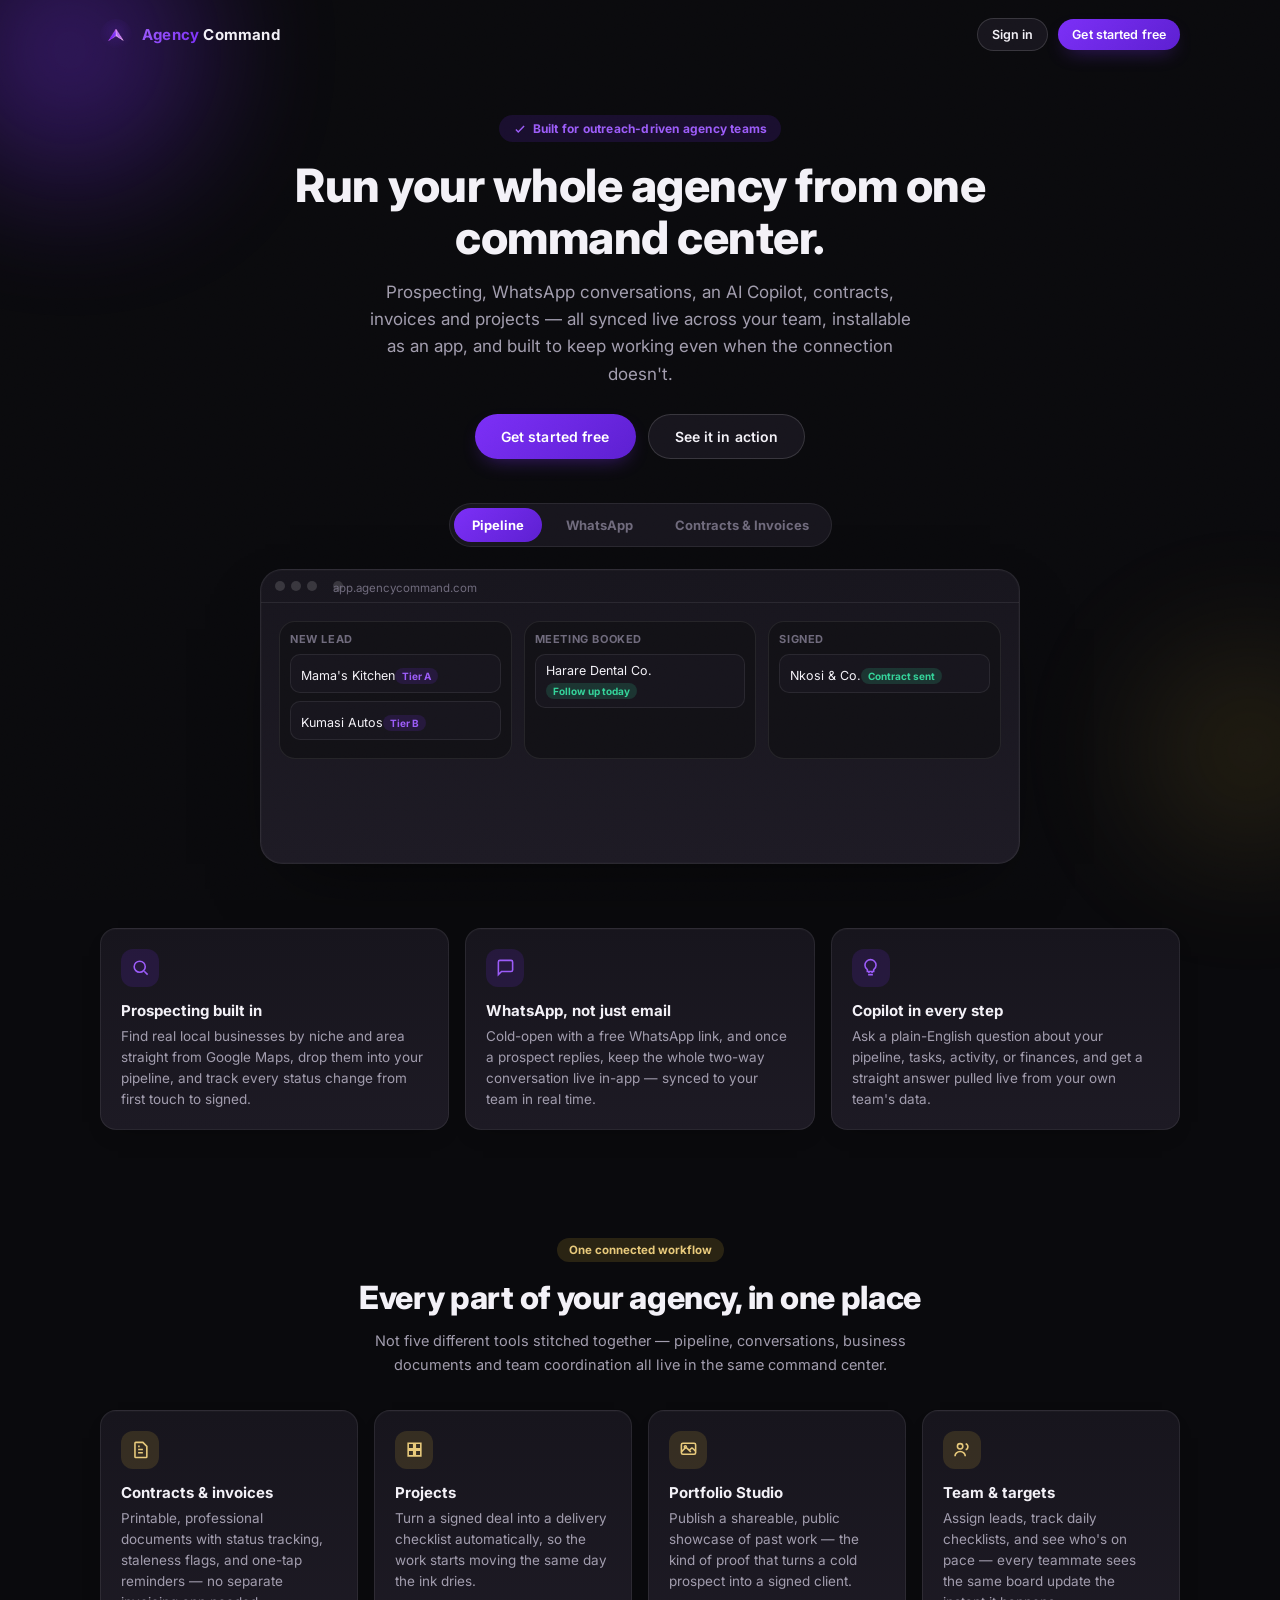
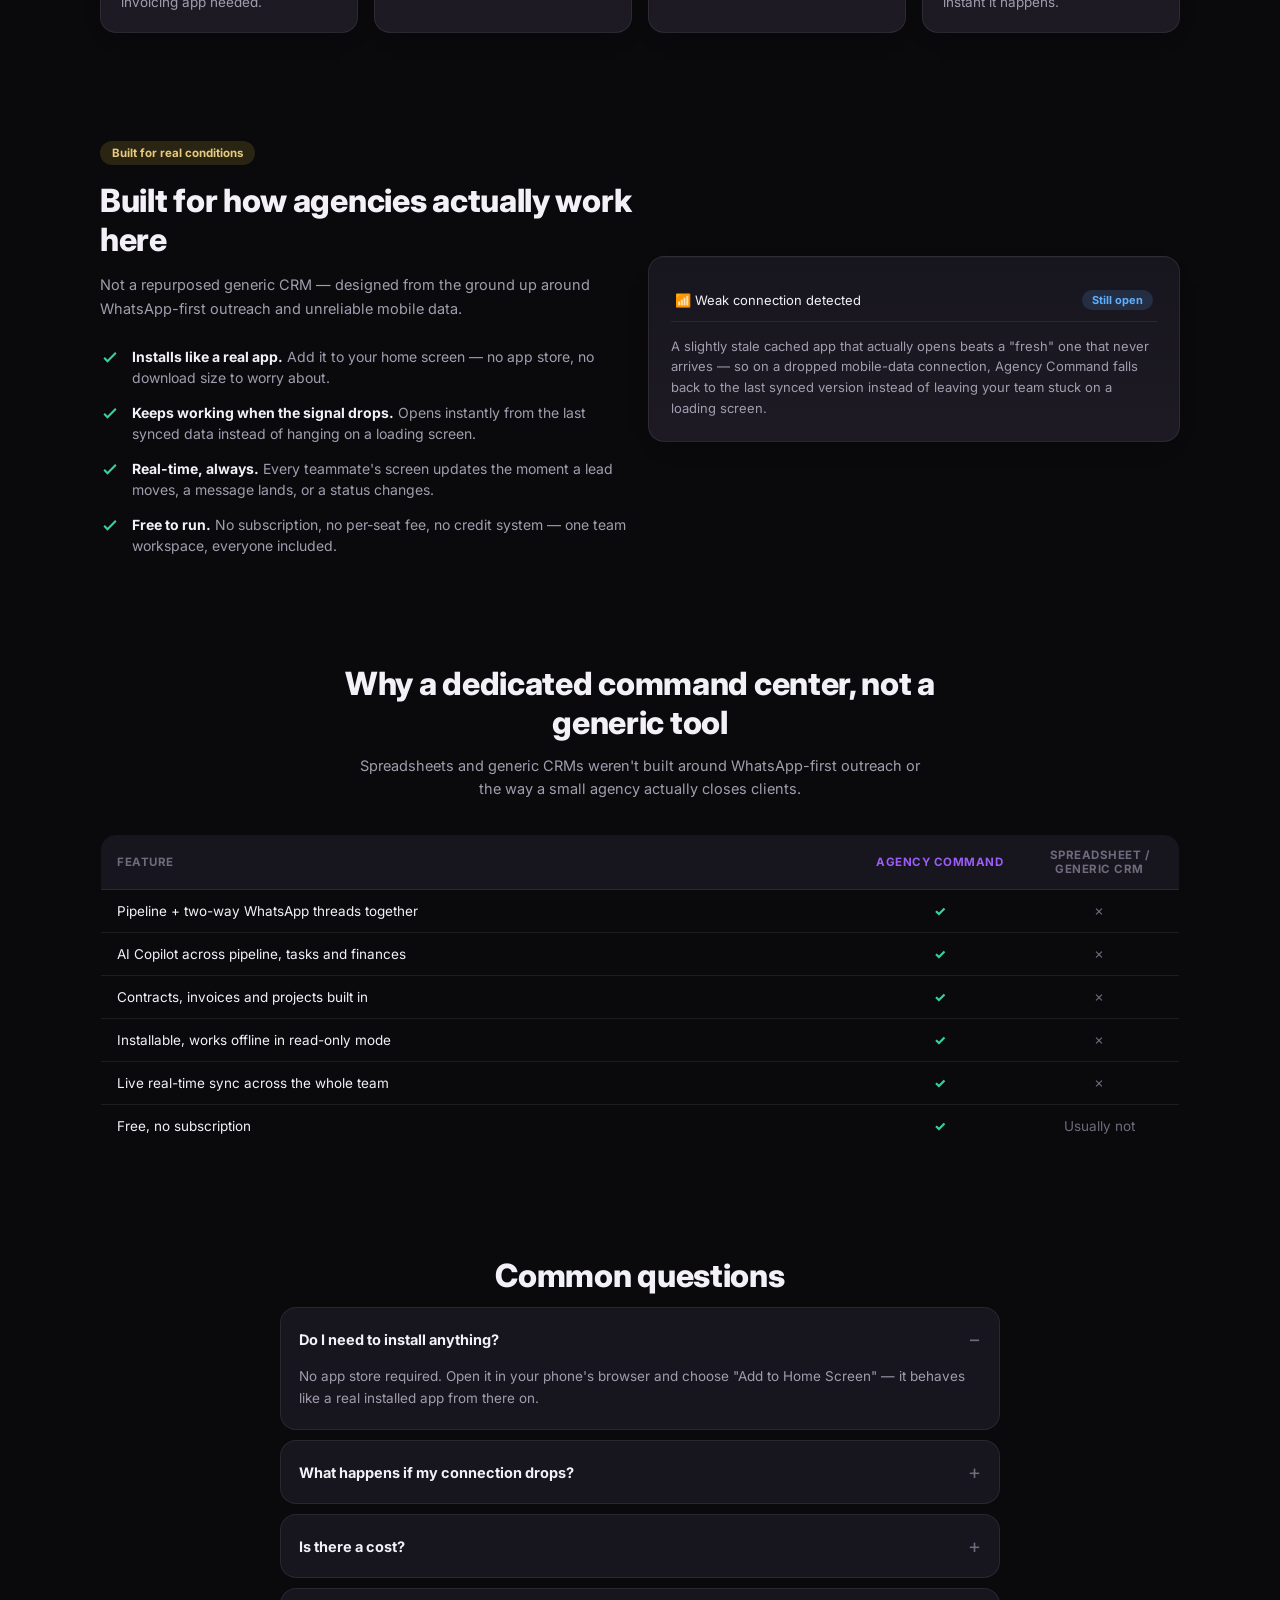
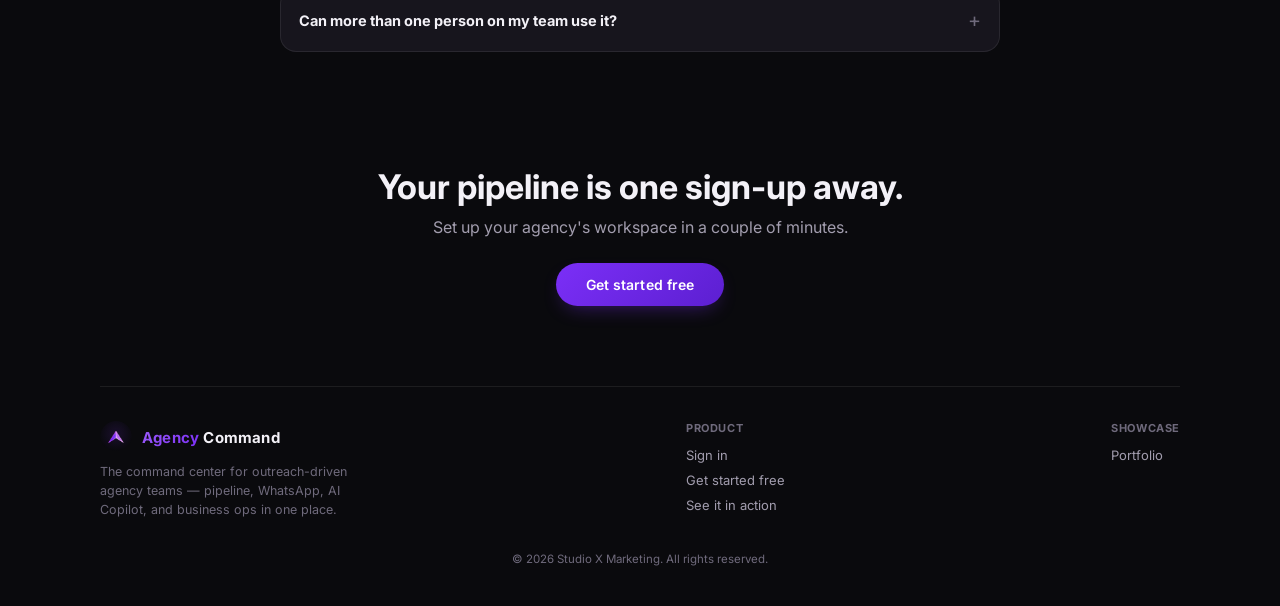
==== app/index.html @ a811d643 "Make the new landing page the homepage; move the real app to app.html Splits the single front door i" ====
<!doctype html>
<html lang="en">
<head>
<meta charset="UTF-8" />
<meta name="viewport" content="width=device-width, initial-scale=1, viewport-fit=cover" />
<title>Agency Command — the command center for outreach-driven agencies</title>
<meta name="description" content="Agency Command is the free, installable command center for agency teams: pipeline, WhatsApp conversations, AI Copilot, contracts, invoices and projects — all in one place." />

<!-- This is now the site's root page, so it's the URL every already-
     installed home-screen shortcut/bookmark still points at (they were
     saved before app.html existed, back when this same address WAS the
     app). Anyone opening it as an *installed* app (standalone display
     mode — i.e. it has no browser chrome, exactly what "Add to Home
     Screen" produces) obviously still wants the real app, not a sales
     pitch, so this bounces them straight to app.html before anything
     renders. A normal browser tab (someone just visiting the URL) is
     display-mode "browser", fails both checks below, and sees the
     marketing page underneath exactly as intended. Runs before the
     stylesheet/fonts even load so there's no flash of landing content
     first. iOS Safari's "Add to Home Screen" doesn't set display-mode
     via matchMedia, hence the separate navigator.standalone check. -->
<script>
  (function () {
    try {
      var isStandalone = window.matchMedia && window.matchMedia("(display-mode: standalone)").matches;
      var isIosStandalone = window.navigator && window.navigator.standalone === true;
      if (isStandalone || isIosStandalone) window.location.replace("app.html");
    } catch (e) {}
  })();
</script>

<link rel="icon" href="icons/favicon-32.png" />
<link rel="stylesheet" href="css/styles.css" />
<link rel="preconnect" href="https://fonts.googleapis.com" />
<link href="https://fonts.googleapis.com/css2?family=Inter:wght@400;500;600;700;800&display=swap" rel="stylesheet" />
<style>
  /* ==========================================================================
     Landing-page-only layout. Deliberately NOT using #app (that id is capped
     at --content-max/560px everywhere else in this codebase, for the phone-
     first internal app) — this page needs to breathe on desktop widths, so
     it gets its own full-width wrapper and its own responsive rules below,
     while still borrowing every color/shape token (--purple, --gold, .btn,
     .card, .icon-badge, pill radii, Inter) from the shared stylesheet so it
     reads as unmistakably the same product, not a bolted-on microsite. */
  .lp-wrap { position: relative; z-index: 1; max-width: 1120px; margin: 0 auto; padding: 0 20px; }
  .lp-nav { display: flex; align-items: center; justify-content: space-between; padding: 18px 0; }
  .lp-nav-actions { display: flex; align-items: center; gap: 10px; }
  .lp-nav-actions .btn { width: auto; }
  .lp-nav-actions a.btn { display: inline-flex; }

  .lp-eyebrow {
    display: inline-flex; align-items: center; gap: 6px; padding: 6px 14px;
    border-radius: 999px; background: var(--purple-dim); color: var(--purple-soft);
    font-size: 12px; font-weight: 700; letter-spacing: 0.2px; margin-bottom: 18px;
  }
  .lp-hero { text-align: center; padding: 46px 0 10px; }
  .lp-hero h1 { font-size: clamp(28px, 5vw, 46px); line-height: 1.12; font-weight: 800; letter-spacing: -0.5px; margin: 0 auto 16px; max-width: 780px; }
  .lp-hero p.lead { color: var(--text-dim); font-size: clamp(14.5px, 2vw, 17px); max-width: 560px; margin: 0 auto 26px; line-height: 1.6; }
  .lp-hero-ctas { display: flex; gap: 12px; justify-content: center; flex-wrap: wrap; margin-bottom: 44px; }
  .lp-hero-ctas .btn { width: auto; padding: 13px 26px; }

  /* "See it in action" tabbed device mockup ------------------------------- */
  .lp-tabs { display: flex; gap: 6px; background: var(--black-card); border: 1px solid var(--line); border-radius: 999px; padding: 4px; margin: 0 auto 22px; width: fit-content; }
  .lp-tab { padding: 9px 18px; border-radius: 999px; font-size: 13px; font-weight: 700; color: var(--text-faint); cursor: pointer; user-select: none; border: none; background: none; font-family: var(--font); }
  .lp-tab.active { background: linear-gradient(135deg, var(--purple), #5c1fd1); color: #fff; }
  .lp-device {
    max-width: 760px; margin: 0 auto; border-radius: var(--radius-lg);
    background: linear-gradient(180deg, var(--black-card), var(--black-card-2));
    border: 1px solid var(--line); box-shadow: 0 30px 70px -30px rgba(0,0,0,0.65), 0 0 0 1px rgba(255,255,255,0.02) inset;
    overflow: hidden; text-align: left;
  }
  .lp-device-bar { display: flex; align-items: center; gap: 6px; padding: 11px 14px; border-bottom: 1px solid var(--line); }
  .lp-device-bar span { width: 10px; height: 10px; border-radius: 50%; background: var(--line-strong); }
  .lp-device-bar .url { margin-left: 10px; font-size: 11.5px; color: var(--text-faint); }
  .lp-device-body { padding: 18px; min-height: 260px; }
  .lp-pane { display: none; }
  .lp-pane.active { display: block; animation: fadein 0.2s ease; }

  .lp-kanban { display: grid; grid-template-columns: repeat(3, 1fr); gap: 12px; }
  .lp-kcol { background: var(--black-raised); border: 1px solid var(--line); border-radius: var(--radius-md); padding: 10px; }
  .lp-kcol h4 { margin: 0 0 8px; font-size: 11px; text-transform: uppercase; letter-spacing: 0.6px; color: var(--text-faint); }
  .lp-kcard { background: var(--black-card); border: 1px solid var(--line); border-radius: 10px; padding: 8px 10px; font-size: 12.5px; margin-bottom: 8px; }
  .lp-kcard .pill { display: inline-block; margin-top: 5px; font-size: 10px; font-weight: 700; color: var(--success); background: var(--success-dim); padding: 2px 7px; border-radius: 999px; }

  .lp-chatline { display: flex; margin-bottom: 10px; }
  .lp-bubble { max-width: 74%; padding: 9px 13px; border-radius: 14px; font-size: 13px; line-height: 1.4; }
  .lp-chatline.in .lp-bubble { background: var(--black-raised); border: 1px solid var(--line); }
  .lp-chatline.out { justify-content: flex-end; }
  .lp-chatline.out .lp-bubble { background: linear-gradient(135deg, var(--purple), #5c1fd1); color: #fff; }

  .lp-docrow { display: flex; align-items: center; justify-content: space-between; padding: 11px 4px; border-bottom: 1px solid var(--line); font-size: 13px; }
  .lp-docrow:last-child { border-bottom: none; }
  .lp-docrow .status { font-size: 11px; font-weight: 700; padding: 3px 10px; border-radius: 999px; }
  .lp-docrow .status.sent { color: var(--info); background: var(--info-dim); }
  .lp-docrow .status.paid { color: var(--success); background: var(--success-dim); }
  .lp-docrow .status.overdue { color: var(--danger); background: var(--danger-dim); }

  /* feature grids ----------------------------------------------------------*/
  .lp-section { padding: 54px 0; }
  .lp-section h2 { text-align: center; font-size: clamp(22px, 3.4vw, 32px); font-weight: 800; letter-spacing: -0.3px; margin: 0 auto 12px; max-width: 640px; }
  .lp-section p.sub { text-align: center; color: var(--text-dim); max-width: 560px; margin: 0 auto 34px; font-size: 14.5px; line-height: 1.6; }
  .lp-grid-3 { display: grid; grid-template-columns: repeat(3, 1fr); gap: 16px; }
  .lp-grid-4 { display: grid; grid-template-columns: repeat(4, 1fr); gap: 16px; }
  .lp-grid-2 { display: grid; grid-template-columns: repeat(2, 1fr); gap: 16px; }
  .lp-feature-card { padding: 20px; }
  .lp-feature-card h3 { font-size: 15px; margin: 14px 0 6px; }
  .lp-feature-card p { font-size: 13.5px; color: var(--text-dim); line-height: 1.55; margin: 0; }

  .lp-badge-tag { display: inline-flex; align-items: center; gap: 6px; padding: 5px 12px; border-radius: 999px; background: var(--gold-dim); color: var(--gold-soft); font-size: 11.5px; font-weight: 700; margin: 0 auto 16px; width: fit-content; }
  .lp-center { display: flex; flex-direction: column; align-items: center; }

  /* checklist ---------------------------------------------------------------*/
  .lp-check-list { list-style: none; margin: 0; padding: 0; display: flex; flex-direction: column; gap: 14px; }
  .lp-check-list li { display: flex; align-items: flex-start; gap: 12px; font-size: 14px; color: var(--text-dim); line-height: 1.5; }
  .lp-check-list svg { flex: 0 0 auto; width: 20px; height: 20px; color: var(--success); margin-top: 1px; }
  .lp-check-list b { color: var(--text); }

  /* comparison table ---------------------------------------------------------*/
  .lp-compare { width: 100%; border-collapse: collapse; overflow: hidden; border-radius: var(--radius-md); border: 1px solid var(--line); }
  .lp-compare th, .lp-compare td { padding: 13px 16px; text-align: left; font-size: 13.5px; border-bottom: 1px solid var(--line); }
  .lp-compare th { background: var(--black-card); font-size: 11.5px; text-transform: uppercase; letter-spacing: 0.5px; color: var(--text-faint); }
  .lp-compare td:not(:first-child), .lp-compare th:not(:first-child) { text-align: center; width: 160px; }
  .lp-compare tr:last-child td { border-bottom: none; }
  .lp-compare .yes { color: var(--success); font-weight: 800; }
  .lp-compare .no { color: var(--text-faint); }
  .lp-compare th.hi { color: var(--purple-soft); }

  /* FAQ (native <details>, zero JS) -------------------------------------- */
  .lp-faq { max-width: 720px; margin: 0 auto; display: flex; flex-direction: column; gap: 10px; }
  .lp-faq details { background: var(--black-card); border: 1px solid var(--line); border-radius: var(--radius-md); padding: 4px 18px; }
  .lp-faq summary { cursor: pointer; padding: 15px 0; font-weight: 700; font-size: 14.5px; list-style: none; display: flex; justify-content: space-between; align-items: center; }
  .lp-faq summary::-webkit-details-marker { display: none; }
  .lp-faq summary::after { content: "+"; color: var(--text-faint); font-size: 20px; font-weight: 400; }
  .lp-faq details[open] summary::after { content: "\2212"; }
  .lp-faq p { margin: 0 0 16px; color: var(--text-dim); font-size: 13.5px; line-height: 1.6; }

  .lp-final-cta { text-align: center; padding: 60px 0; }
  .lp-final-cta h2 { font-size: clamp(22px, 3.6vw, 34px); margin: 0 0 10px; }
  .lp-final-cta p { color: var(--text-dim); margin: 0 0 26px; }

  .lp-footer { border-top: 1px solid var(--line); padding: 34px 0 40px; margin-top: 20px; }
  .lp-footer-grid { display: flex; justify-content: space-between; flex-wrap: wrap; gap: 28px; }
  .lp-footer-brand p { color: var(--text-faint); font-size: 12.5px; max-width: 260px; margin: 10px 0 0; line-height: 1.5; }
  .lp-footer-col h5 { font-size: 11px; text-transform: uppercase; letter-spacing: 0.6px; color: var(--text-faint); margin: 0 0 12px; }
  .lp-footer-col a { display: block; color: var(--text-dim); font-size: 13px; margin-bottom: 9px; }
  .lp-footer-col a:hover { color: var(--text); }
  .lp-footer-bottom { text-align: center; color: var(--text-faint); font-size: 11.5px; margin-top: 30px; }

  @media (max-width: 860px) {
    .lp-grid-3, .lp-grid-4, .lp-grid-2 { grid-template-columns: 1fr; }
    .lp-kanban { grid-template-columns: 1fr; }
    .lp-compare th:not(:first-child), .lp-compare td:not(:first-child) { width: auto; }
  }
</style>
</head>
<body>
  <div class="ambient-glow a"></div>
  <div class="ambient-glow b"></div>
  <div class="grain"></div>

  <div class="lp-wrap">

    <!-- ============ NAV ============ -->
    <nav class="lp-nav">
      <div class="brand">
        <div class="brand-mark"><img src="icons/mark.png" alt="" /></div>
        <div class="brand-name"><span class="text-purple-grad">Agency</span> Command</div>
      </div>
      <div class="lp-nav-actions">
        <a class="btn btn-ghost btn-sm" href="app.html">Sign in</a>
        <a class="btn btn-primary btn-sm" href="app.html">Get started free</a>
      </div>
    </nav>

    <!-- ============ HERO ============ -->
    <header class="lp-hero">
      <div class="lp-eyebrow">
        <svg width="14" height="14" viewBox="0 0 24 24" fill="none" stroke="currentColor" stroke-width="2.5"><path d="m5 13 4 4L19 7"/></svg>
        Built for outreach-driven agency teams
      </div>
      <h1>Run your whole agency from one command center.</h1>
      <p class="lead">Prospecting, WhatsApp conversations, an AI Copilot, contracts, invoices and projects — all synced live across your team, installable as an app, and built to keep working even when the connection doesn't.</p>
      <div class="lp-hero-ctas">
        <a class="btn btn-primary" href="app.html">Get started free</a>
        <a class="btn btn-ghost" href="#see-it">See it in action</a>
      </div>

      <div id="see-it">
        <div class="lp-tabs" role="tablist">
          <button class="lp-tab active" data-pane="pipeline">Pipeline</button>
          <button class="lp-tab" data-pane="whatsapp">WhatsApp</button>
          <button class="lp-tab" data-pane="business">Contracts &amp; Invoices</button>
        </div>
        <div class="lp-device">
          <div class="lp-device-bar">
            <span></span><span></span><span></span>
            <span class="url">app.agencycommand.com</span>
          </div>
          <div class="lp-device-body">
            <div class="lp-pane active" data-pane="pipeline">
              <div class="lp-kanban">
                <div class="lp-kcol"><h4>New Lead</h4>
                  <div class="lp-kcard">Mama's Kitchen<span class="pill" style="color:var(--purple-soft);background:var(--purple-dim);">Tier A</span></div>
                  <div class="lp-kcard">Kumasi Autos<span class="pill" style="color:var(--purple-soft);background:var(--purple-dim);">Tier B</span></div>
                </div>
                <div class="lp-kcol"><h4>Meeting Booked</h4>
                  <div class="lp-kcard">Harare Dental Co.<span class="pill">Follow up today</span></div>
                </div>
                <div class="lp-kcol"><h4>Signed</h4>
                  <div class="lp-kcard">Nkosi &amp; Co.<span class="pill">Contract sent</span></div>
                </div>
              </div>
            </div>
            <div class="lp-pane" data-pane="whatsapp">
              <div class="lp-chatline in"><div class="lp-bubble">Hi, saw your message — what packages do you offer?</div></div>
              <div class="lp-chatline out"><div class="lp-bubble">We do a starter site + social package from $250, happy to send details 🙂</div></div>
              <div class="lp-chatline in"><div class="lp-bubble">Sounds great, send it over</div></div>
              <div class="lp-chatline out"><div class="lp-bubble">Sending the proposal now — check your inbox in a sec.</div></div>
            </div>
            <div class="lp-pane" data-pane="business">
              <div class="lp-docrow"><span>Contract — Nkosi &amp; Co.</span><span class="status sent">Sent</span></div>
              <div class="lp-docrow"><span>Invoice #0042 — Adjei Web Studio</span><span class="status paid">Paid</span></div>
              <div class="lp-docrow"><span>Invoice #0043 — Okafor Digital</span><span class="status overdue">Overdue</span></div>
              <div class="lp-docrow"><span>Project — Harare Dental Co.</span><span class="status sent">In Progress</span></div>
            </div>
          </div>
        </div>
      </div>
    </header>

    <!-- ============ FEATURE TRIO ============ -->
    <section class="lp-section">
      <div class="lp-grid-3">
        <div class="card lp-feature-card">
          <div class="icon-badge"><svg viewBox="0 0 24 24" fill="none" stroke="currentColor" stroke-width="2"><circle cx="11" cy="11" r="7"/><path d="m21 21-4.3-4.3"/></svg></div>
          <h3>Prospecting built in</h3>
          <p>Find real local businesses by niche and area straight from Google Maps, drop them into your pipeline, and track every status change from first touch to signed.</p>
        </div>
        <div class="card lp-feature-card">
          <div class="icon-badge"><svg viewBox="0 0 24 24" fill="none" stroke="currentColor" stroke-width="2"><path d="M21 15a2 2 0 0 1-2 2H7l-4 4V5a2 2 0 0 1 2-2h14a2 2 0 0 1 2 2z"/></svg></div>
          <h3>WhatsApp, not just email</h3>
          <p>Cold-open with a free WhatsApp link, and once a prospect replies, keep the whole two-way conversation live in-app — synced to your team in real time.</p>
        </div>
        <div class="card lp-feature-card">
          <div class="icon-badge"><svg viewBox="0 0 24 24" fill="none" stroke="currentColor" stroke-width="2"><path d="M12 2a7 7 0 0 0-7 7c0 2.4 1.2 4.5 3 5.7V17h8v-2.3c1.8-1.2 3-3.3 3-5.7a7 7 0 0 0-7-7Z"/><path d="M9 21h6M10 17v2M14 17v2"/></svg></div>
          <h3>Copilot in every step</h3>
          <p>Ask a plain-English question about your pipeline, tasks, activity, or finances, and get a straight answer pulled live from your own team's data.</p>
        </div>
      </div>
    </section>

    <!-- ============ CONNECTED FEATURES ============ -->
    <section class="lp-section">
      <div class="lp-center"><span class="lp-badge-tag">One connected workflow</span></div>
      <h2>Every part of your agency, in one place</h2>
      <p class="sub">Not five different tools stitched together — pipeline, conversations, business documents and team coordination all live in the same command center.</p>
      <div class="lp-grid-4">
        <div class="card lp-feature-card">
          <div class="icon-badge gold"><svg viewBox="0 0 24 24" fill="none" stroke="currentColor" stroke-width="2"><path d="M6 3h9l5 5v13a1 1 0 0 1-1 1H6a1 1 0 0 1-1-1V4a1 1 0 0 1 1-1Z"/><path d="M9 12h6M9 16h6M9 8h2"/></svg></div>
          <h3>Contracts &amp; invoices</h3>
          <p>Printable, professional documents with status tracking, staleness flags, and one-tap reminders — no separate invoicing app needed.</p>
        </div>
        <div class="card lp-feature-card">
          <div class="icon-badge gold"><svg viewBox="0 0 24 24" fill="none" stroke="currentColor" stroke-width="2"><path d="M4 4h7v7H4zM13 4h7v7h-7zM4 13h7v7H4zM13 13h7v7h-7z"/></svg></div>
          <h3>Projects</h3>
          <p>Turn a signed deal into a delivery checklist automatically, so the work starts moving the same day the ink dries.</p>
        </div>
        <div class="card lp-feature-card">
          <div class="icon-badge gold"><svg viewBox="0 0 24 24" fill="none" stroke="currentColor" stroke-width="2"><rect x="3" y="4" width="18" height="14" rx="2"/><path d="m3 15 4.5-4.5a2 2 0 0 1 2.8 0L15 15M13 13l2-2a2 2 0 0 1 2.8 0L21 14"/><circle cx="8" cy="8.5" r="1.3"/></svg></div>
          <h3>Portfolio Studio</h3>
          <p>Publish a shareable, public showcase of past work — the kind of proof that turns a cold prospect into a signed client.</p>
        </div>
        <div class="card lp-feature-card">
          <div class="icon-badge gold"><svg viewBox="0 0 24 24" fill="none" stroke="currentColor" stroke-width="2"><circle cx="9" cy="8" r="3.4"/><path d="M2.5 20.5c0-3.3 2.9-6 6.5-6s6.5 2.7 6.5 6"/><path d="M16 4.6c1.6.5 2.8 2 2.8 3.8s-1.2 3.3-2.8 3.8"/></svg></div>
          <h3>Team &amp; targets</h3>
          <p>Assign leads, track daily checklists, and see who's on pace — every teammate sees the same board update the instant it happens.</p>
        </div>
      </div>
    </section>

    <!-- ============ BUILT FOR HOW AGENCIES WORK ============ -->
    <section class="lp-section">
      <div class="lp-grid-2" style="align-items:center;">
        <div>
          <span class="lp-badge-tag">Built for real conditions</span>
          <h2 style="text-align:left;margin:0 0 14px;">Built for how agencies actually work here</h2>
          <p class="sub" style="text-align:left;margin:0 0 26px;">Not a repurposed generic CRM — designed from the ground up around WhatsApp-first outreach and unreliable mobile data.</p>
          <ul class="lp-check-list">
            <li>
              <svg viewBox="0 0 24 24" fill="none" stroke="currentColor" stroke-width="2.5"><path d="m5 13 4 4L19 7"/></svg>
              <span><b>Installs like a real app.</b> Add it to your home screen — no app store, no download size to worry about.</span>
            </li>
            <li>
              <svg viewBox="0 0 24 24" fill="none" stroke="currentColor" stroke-width="2.5"><path d="m5 13 4 4L19 7"/></svg>
              <span><b>Keeps working when the signal drops.</b> Opens instantly from the last synced data instead of hanging on a loading screen.</span>
            </li>
            <li>
              <svg viewBox="0 0 24 24" fill="none" stroke="currentColor" stroke-width="2.5"><path d="m5 13 4 4L19 7"/></svg>
              <span><b>Real-time, always.</b> Every teammate's screen updates the moment a lead moves, a message lands, or a status changes.</span>
            </li>
            <li>
              <svg viewBox="0 0 24 24" fill="none" stroke="currentColor" stroke-width="2.5"><path d="m5 13 4 4L19 7"/></svg>
              <span><b>Free to run.</b> No subscription, no per-seat fee, no credit system — one team workspace, everyone included.</span>
            </li>
          </ul>
        </div>
        <div class="card" style="padding:22px;">
          <div class="lp-docrow" style="border-color:var(--line);"><span>📶 Weak connection detected</span><span class="status sent">Still open</span></div>
          <p style="font-size:13px;color:var(--text-dim);line-height:1.6;margin:14px 0 0;">A slightly stale cached app that actually opens beats a "fresh" one that never arrives — so on a dropped mobile-data connection, Agency Command falls back to the last synced version instead of leaving your team stuck on a loading screen.</p>
        </div>
      </div>
    </section>

    <!-- ============ COMPARISON ============ -->
    <section class="lp-section">
      <h2>Why a dedicated command center, not a generic tool</h2>
      <p class="sub">Spreadsheets and generic CRMs weren't built around WhatsApp-first outreach or the way a small agency actually closes clients.</p>
      <table class="lp-compare">
        <thead><tr><th>Feature</th><th class="hi">Agency Command</th><th>Spreadsheet / generic CRM</th></tr></thead>
        <tbody>
          <tr><td>Pipeline + two-way WhatsApp threads together</td><td class="yes">✓</td><td class="no">✗</td></tr>
          <tr><td>AI Copilot across pipeline, tasks and finances</td><td class="yes">✓</td><td class="no">✗</td></tr>
          <tr><td>Contracts, invoices and projects built in</td><td class="yes">✓</td><td class="no">✗</td></tr>
          <tr><td>Installable, works offline in read-only mode</td><td class="yes">✓</td><td class="no">✗</td></tr>
          <tr><td>Live real-time sync across the whole team</td><td class="yes">✓</td><td class="no">✗</td></tr>
          <tr><td>Free, no subscription</td><td class="yes">✓</td><td class="no">Usually not</td></tr>
        </tbody>
      </table>
    </section>

    <!-- ============ FAQ ============ -->
    <section class="lp-section">
      <h2>Common questions</h2>
      <div class="lp-faq">
        <details open>
          <summary>Do I need to install anything?</summary>
          <p>No app store required. Open it in your phone's browser and choose "Add to Home Screen" — it behaves like a real installed app from there on.</p>
        </details>
        <details>
          <summary>What happens if my connection drops?</summary>
          <p>The app opens instantly from the last data it synced, clearly marked as "last synced," so you're never stuck staring at a loading screen — live data resumes the moment you're back online.</p>
        </details>
        <details>
          <summary>Is there a cost?</summary>
          <p>Agency Command itself is free to run for your team. A couple of optional add-ons (like WhatsApp messaging through Twilio) have their own small usage-based costs from that provider, entirely separate from this app.</p>
        </details>
        <details>
          <summary>Can more than one person on my team use it?</summary>
          <p>Yes — create your agency's workspace once, then invite teammates with a simple invite code. Everyone sees the same pipeline, conversations and documents update live.</p>
        </details>
      </div>
    </section>

    <!-- ============ FINAL CTA ============ -->
    <section class="lp-final-cta">
      <h2>Your pipeline is one sign-up away.</h2>
      <p>Set up your agency's workspace in a couple of minutes.</p>
      <a class="btn btn-primary" href="app.html" style="width:auto;padding:13px 30px;">Get started free</a>
    </section>

    <!-- ============ FOOTER ============ -->
    <footer class="lp-footer">
      <div class="lp-footer-grid">
        <div class="lp-footer-brand">
          <div class="brand">
            <div class="brand-mark"><img src="icons/mark.png" alt="" /></div>
            <div class="brand-name"><span class="text-purple-grad">Agency</span> Command</div>
          </div>
          <p>The command center for outreach-driven agency teams — pipeline, WhatsApp, AI Copilot, and business ops in one place.</p>
        </div>
        <div class="lp-footer-col">
          <h5>Product</h5>
          <a href="app.html">Sign in</a>
          <a href="app.html">Get started free</a>
          <a href="#see-it">See it in action</a>
        </div>
        <div class="lp-footer-col">
          <h5>Showcase</h5>
          <a href="portfolio.html">Portfolio</a>
        </div>
      </div>
      <div class="lp-footer-bottom">© 2026 Studio X Marketing. All rights reserved.</div>
    </footer>
  </div>

  <script>
    // Pure presentational tab switcher for the hero device mockup — no
    // dependency on the app's real JS modules, since this page must load
    // and work standalone for a visitor who has never signed in.
    document.querySelectorAll(".lp-tab").forEach((tab) => {
      tab.addEventListener("click", () => {
        const key = tab.dataset.pane;
        document.querySelectorAll(".lp-tab").forEach((t) => t.classList.toggle("active", t === tab));
        document.querySelectorAll(".lp-pane").forEach((p) => p.classList.toggle("active", p.dataset.pane === key));
      });
    });
  </script>
</body>
</html>
---- app/css/styles.css ----
/* ===========================================================================
   AGENCY COMMAND — design system
   Crushed black, violet glow, gold accents. Mobile-first, cinematic,
   scales up responsively on tablet/desktop widths.
   =========================================================================== */

:root {
  --black: #0a0a0d;
  --black-raised: #121116;
  --black-card: #17151d;
  --black-card-2: #1d1a24;
  --line: rgba(255, 255, 255, 0.08);
  --line-strong: rgba(255, 255, 255, 0.14);

  --purple: #7b2ff7;
  --purple-soft: #9c5cf9;
  --purple-glow: rgba(123, 47, 247, 0.45);
  --purple-dim: rgba(123, 47, 247, 0.14);

  --gold: #d4af37;
  --gold-soft: #e8ca7c;
  --gold-dim: rgba(212, 175, 55, 0.16);

  --text: #f3f1f7;
  --text-dim: #a29dae;
  --text-faint: #6f6a7c;

  --danger: #ff5c6c;
  --danger-dim: rgba(255, 92, 108, 0.16);
  --success: #34d399;
  --success-dim: rgba(52, 211, 153, 0.16);
  --warn: #f2b84b;
  --warn-dim: rgba(242, 184, 75, 0.16);
  --info: #5fb0ff;
  --info-dim: rgba(95, 176, 255, 0.16);

  /* Bumped from 10px — the reference UI (Biiblo) reads noticeably softer/
     rounder everywhere (inputs, small cards, nav rows) than our old value.
     This is a single-variable nudge that cascades to every component below
     that already keys off --radius-sm, instead of hand-editing each one. */
  --radius-sm: 12px;
  --radius-md: 16px;
  --radius-lg: 22px;
  --nav-h: 64px;
  --topbar-h: 58px;
  --safe-bottom: env(safe-area-inset-bottom, 0px);
  --safe-top: env(safe-area-inset-top, 0px);
  --content-max: 560px;

  /* Inter first (not the system font) so every device renders the same
     clean, geometric SaaS-dashboard look Biiblo uses, instead of whatever
     each OS's default UI font happens to be. */
  --font: "Inter", -apple-system, BlinkMacSystemFont, "Segoe UI", Roboto, sans-serif;
}

/* ---- light mode -----------------------------------------------------------
   Toggled by setting data-theme="light" on <html> (see js/theme.js). Every
   virtually-black surface flips to an off-white one and text flips dark —
   but --purple/--gold/--danger/--success/--warn/--info (the brand + status
   colors themselves) are deliberately left untouched, so the app reads as
   the same product in a different lighting, not a different palette. The
   *-dim tints are also left as-is: they're already translucent overlays,
   so the same rgba values read as soft tints on white just as they did as
   soft tints on black. */
:root[data-theme="light"] {
  --black: #f4f3f7;
  --black-raised: #ffffff;
  --black-card: #ffffff;
  --black-card-2: #f1eef8;
  --line: rgba(23, 21, 33, 0.08);
  --line-strong: rgba(23, 21, 33, 0.15);

  --text: #17151d;
  --text-dim: #55506a;
  --text-faint: #857f92;
}
/* A few surfaces use a hardcoded near-black translucent rgba() (for a
   frosted-glass blur effect) instead of the --black-* variables above, so
   they need their own light-mode override rather than inheriting one. */
:root[data-theme="light"] .topbar,
:root[data-theme="light"] .bottom-nav,
:root[data-theme="light"] .bulk-action-bar,
:root[data-theme="light"] .review-footer-bar {
  background: rgba(255, 255, 255, 0.88);
}
/* The ambient purple/gold glows and film-grain texture were tuned to sit
   quietly behind a near-black page — at the same strength on white they'd
   read as a visible colored wash instead of ambience, so they're dialed
   back rather than removed outright. */
:root[data-theme="light"] .grain { opacity: 0.02; }
:root[data-theme="light"] .ambient-glow.a { opacity: 0.14; }
:root[data-theme="light"] .ambient-glow.b { opacity: 0.07; }
:root[data-theme="light"] .spinner { border-color: rgba(23, 21, 33, 0.12); border-top-color: var(--gold); }

* { box-sizing: border-box; }
html, body { height: 100%; }

body {
  margin: 0;
  background: var(--black);
  color: var(--text);
  font-family: var(--font);
  -webkit-font-smoothing: antialiased;
  overflow-x: hidden;
}

#app {
  position: relative;
  min-height: 100vh;
  max-width: var(--content-max);
  margin: 0 auto;
  background: var(--black);
  isolation: isolate;
  transition: max-width 0.15s ease;
}

/* film grain overlay -------------------------------------------------- */
.grain {
  pointer-events: none;
  position: fixed;
  inset: 0;
  z-index: 9999;
  opacity: 0.05;
  mix-blend-mode: overlay;
  background-image: url("data:image/svg+xml;utf8,<svg xmlns='http://www.w3.org/2000/svg' width='120' height='120'><filter id='n'><feTurbulence type='fractalNoise' baseFrequency='0.9' numOctaves='2' stitchTiles='stitch'/></filter><rect width='100%25' height='100%25' filter='url(%23n)'/></svg>");
}

/* ambient glows --------------------------------------------------------*/
.ambient-glow {
  pointer-events: none;
  position: fixed;
  z-index: 0;
  border-radius: 50%;
  filter: blur(70px);
  opacity: 0.35;
}
.ambient-glow.a { top: -80px; left: -60px; width: 260px; height: 260px; background: var(--purple); }
.ambient-glow.b { bottom: 40px; right: -80px; width: 220px; height: 220px; background: var(--gold); opacity: 0.12; }

a { color: inherit; text-decoration: none; }
button { font-family: inherit; }

/* ---- top bar ----------------------------------------------------------*/
.topbar {
  position: sticky;
  top: 0;
  z-index: 30;
  display: flex;
  align-items: center;
  justify-content: space-between;
  height: calc(var(--topbar-h) + var(--safe-top));
  padding: var(--safe-top) 16px 0;
  background: rgba(10, 10, 13, 0.86);
  backdrop-filter: blur(14px);
  border-bottom: 1px solid var(--line);
}
.brand { display: flex; align-items: center; gap: 10px; }
.brand-mark {
  width: 32px; height: 32px; min-width: 32px; border-radius: 50%;
  display: flex; align-items: center; justify-content: center;
  background: radial-gradient(circle at 50% 40%, var(--purple-dim), transparent 70%);
  overflow: hidden;
}
.brand-mark img { width: 22px !important; height: 22px !important; max-width: 22px; object-fit: contain; }
.brand-name { font-weight: 700; font-size: 15px; letter-spacing: 0.2px; }
.brand-name small { display: block; font-weight: 500; font-size: 10px; color: var(--text-faint); letter-spacing: 1.5px; text-transform: uppercase; margin-top: 1px; }
.text-purple-grad {
  background: linear-gradient(135deg, var(--purple-soft), var(--purple));
  -webkit-background-clip: text; background-clip: text; color: transparent;
}

.topbar-actions { display: flex; align-items: center; gap: 10px; }
.icon-btn {
  width: 36px; height: 36px; border-radius: 50%;
  display: flex; align-items: center; justify-content: center;
  background: var(--black-card); border: 1px solid var(--line);
  color: var(--text-dim); position: relative; cursor: pointer;
}
.icon-btn:active { transform: scale(0.94); }

/* The theme-toggle icon-btn holds both a moon and a sun glyph and shows
   only the one matching what tapping it will switch you INTO — sun (go
   light) while in dark mode, moon (go dark) while in light mode. */
#btn-theme .icon-sun { display: none; }
:root[data-theme="light"] #btn-theme .icon-moon { display: none; }
:root[data-theme="light"] #btn-theme .icon-sun { display: block; }

/* Biiblo-style icon treatment — a rounded-square tinted badge behind an
   icon, instead of our older plain circular .icon-btn. Not retrofitted
   everywhere (that'd be a much bigger visual pass), but available for new
   feature/section markup that wants that "SaaS card" icon look. */
.icon-badge {
  width: 38px; height: 38px; border-radius: 12px; flex: 0 0 auto;
  display: flex; align-items: center; justify-content: center;
  background: var(--purple-dim); color: var(--purple-soft);
}
.icon-badge svg { width: 19px; height: 19px; }
.icon-badge.gold { background: var(--gold-dim); color: var(--gold-soft); }
.badge-dot {
  position: absolute; top: -3px; right: -3px;
  min-width: 16px; height: 16px; border-radius: 8px;
  background: var(--danger); color: white; font-size: 9px; font-weight: 700;
  display: flex; align-items: center; justify-content: center; padding: 0 3px;
  border: 2px solid var(--black);
}

/* ---- app layout / sidebar ------------------------------------------------
   Phone widths: .app-sidebar stays hidden and .app-main-col behaves exactly
   like the old single-column shell (topbar + bottom nav). Past the desktop
   breakpoint below, a persistent left rail takes over navigation and the
   bottom nav/FAB step aside — same views, same data, wider chrome. -------*/
.app-layout { display: block; }
.app-main-col { min-width: 0; }
.app-sidebar { display: none; }

.sidebar-brand { display: flex; align-items: center; gap: 10px; padding: 18px 16px 16px; }
.sidebar-scroll { flex: 1; overflow-y: auto; padding: 4px 10px 10px; }
.sidebar-group-label {
  font-size: 10.5px; font-weight: 800; letter-spacing: 1.2px; text-transform: uppercase;
  color: var(--text-faint); margin: 16px 10px 6px;
}
.sidebar-group-label:first-child { margin-top: 4px; }
.sidebar-link {
  width: 100%; display: flex; align-items: center; gap: 11px;
  background: none; border: none; border-radius: var(--radius-sm);
  color: var(--text-dim); font-family: var(--font); font-weight: 600; font-size: 13.5px;
  padding: 9px 10px; margin-bottom: 2px; cursor: pointer; text-align: left;
  transition: background 0.15s ease, color 0.15s ease;
}
.sidebar-link svg { width: 18px; height: 18px; flex: 0 0 auto; opacity: 0.85; }
.sidebar-link:hover { background: rgba(255,255,255,0.04); color: var(--text); }
/* Reference nav highlights the active item as a solid filled pill (not a
   soft tint) — same idea here, just in our purple instead of their green,
   per "keep the colours" instructions. */
.sidebar-link.active { background: linear-gradient(135deg, var(--purple), #5c1fd1); color: #fff; box-shadow: 0 6px 16px -8px var(--purple-glow); }
.sidebar-link.active svg { opacity: 1; filter: none; }

.sidebar-foot {
  display: flex; align-items: center; gap: 10px; width: 100%;
  background: none; border: none; border-top: 1px solid var(--line);
  padding: 12px 16px; cursor: pointer; text-align: left; color: var(--text);
}
.sidebar-foot:hover { background: rgba(255,255,255,0.03); }
.sidebar-foot-text { min-width: 0; flex: 1; }
.sidebar-foot-name { font-size: 13px; font-weight: 700; overflow: hidden; text-overflow: ellipsis; white-space: nowrap; }
.sidebar-foot-role { font-size: 11px; color: var(--text-faint); text-transform: capitalize; }

@media (min-width: 960px) {
  :root { --sidebar-w: 246px; }
  #app { max-width: none; }
  .app-layout { display: flex; align-items: stretch; min-height: 100vh; }
  .app-sidebar {
    display: flex; flex-direction: column; width: var(--sidebar-w); flex: 0 0 var(--sidebar-w);
    position: sticky; top: 0; height: 100vh;
    background: linear-gradient(180deg, var(--black-raised), var(--black));
    border-right: 1px solid var(--line);
  }
  .app-main-col { flex: 1; min-width: 0; max-width: calc(100% - var(--sidebar-w)); }

  /* the sidebar now owns the brand + primary nav, so the topbar narrows
     down to just page-level actions (due today, quick menu). */
  .app-main-col .topbar .brand { display: none; }
  .app-main-col .topbar { justify-content: flex-end; padding-left: 22px; padding-right: 22px; }
  .app-main-col .bottom-nav { display: none; }
  .app-main-col main { padding-bottom: 30px; }
  .app-main-col .fab { bottom: 24px; max-width: none; }
}

/* ---- content area ------------------------------------------------------*/
main {
  position: relative;
  z-index: 1;
  padding: 14px 14px calc(var(--nav-h) + var(--safe-bottom) + 24px);
  min-height: 100vh;
}
.view { display: none; animation: fadein 0.18s ease; }
.view.active { display: block; }
@keyframes fadein { from { opacity: 0; transform: translateY(4px);} to { opacity: 1; transform: translateY(0);} }

.section-title {
  font-size: 12px; font-weight: 700; letter-spacing: 1.2px; text-transform: uppercase;
  color: var(--text-faint); margin: 22px 2px 10px;
}
.section-title:first-child { margin-top: 4px; }
.page-title {
  font-size: 22px; font-weight: 800; margin: 4px 2px 14px; letter-spacing: -0.2px;
}
.page-title .accent { color: var(--gold); }

/* ---- bottom nav ---------------------------------------------------------*/
.bottom-nav {
  position: fixed; left: 0; right: 0; bottom: 0; z-index: 40;
  max-width: var(--content-max); margin: 0 auto;
  height: calc(var(--nav-h) + var(--safe-bottom));
  padding-bottom: var(--safe-bottom);
  background: rgba(15, 14, 18, 0.92);
  backdrop-filter: blur(16px);
  border-top: 1px solid var(--line);
  display: flex;
}
.nav-btn {
  flex: 1; display: flex; flex-direction: column; align-items: center; justify-content: center;
  gap: 3px; background: none; border: none; color: var(--text-faint);
  font-size: 10px; font-weight: 600; letter-spacing: 0.2px; cursor: pointer;
}
.nav-btn svg { width: 21px; height: 21px; }
.nav-btn.active { color: var(--gold-soft); }
.nav-btn.active svg { filter: drop-shadow(0 0 6px var(--purple-glow)); }

/* ---- cards / surfaces ----------------------------------------------------*/
.card {
  background: linear-gradient(180deg, var(--black-card), var(--black-card-2));
  border: 1px solid var(--line);
  border-radius: var(--radius-md);
  padding: 16px;
  box-shadow: 0 1px 0 rgba(255,255,255,0.02) inset, 0 10px 24px -18px rgba(0,0,0,0.6);
}
.glow-card { box-shadow: 0 10px 30px -14px var(--purple-glow); }

.stat-grid { display: grid; grid-template-columns: repeat(2, 1fr); gap: 10px; }
.stat-grid.cols-3 { grid-template-columns: repeat(3, 1fr); }
.stat-card {
  background: var(--black-card); border: 1px solid var(--line); border-radius: var(--radius-md);
  padding: 13px 14px;
}
.stat-card .num { font-size: 22px; font-weight: 800; letter-spacing: -0.3px; }
.stat-card .label { font-size: 11px; color: var(--text-faint); margin-top: 3px; font-weight: 600; }
.stat-card.accent .num { color: var(--gold-soft); }
.stat-card.purple .num { color: var(--purple-soft); }

/* ---- buttons ------------------------------------------------------------
   Reference UI (Biiblo) uses fully pill-shaped buttons — rounded ends,
   medium (not black) weight, small hover lift — instead of our old
   10px-radius, heavy-weight rectangles. Shape/weight/motion changed here;
   every variant keeps its existing colour exactly as-is. */
.btn {
  display: inline-flex; align-items: center; justify-content: center; gap: 7px;
  border-radius: 999px; border: none; padding: 12px 20px;
  font-weight: 600; font-size: 14px; letter-spacing: 0.1px; cursor: pointer; width: 100%;
  transition: filter 0.15s ease, transform 0.1s ease, opacity 0.15s ease;
}
.btn:hover { filter: brightness(1.08); }
.btn:active { transform: scale(0.98); }
.btn-primary { background: linear-gradient(135deg, var(--purple), #5c1fd1); color: white; box-shadow: 0 8px 20px -8px var(--purple-glow); }
.btn-gold { background: linear-gradient(135deg, var(--gold-soft), var(--gold)); color: #1a1405; }
.btn-ghost { background: var(--black-card); color: var(--text); border: 1px solid var(--line-strong); }
.btn-ghost:hover { background: var(--black-card-2); filter: none; }
.btn-danger { background: var(--danger-dim); color: var(--danger); border: 1px solid rgba(255,92,108,0.35); }
.btn-success { background: var(--success-dim); color: var(--success); border: 1px solid rgba(52,211,153,0.35); }
.btn-sm { padding: 8px 14px; font-size: 12.5px; width: auto; }
.btn-block-row { display: flex; gap: 8px; }
.btn-block-row .btn { width: auto; flex: 1; }
.btn[disabled] { opacity: 0.45; pointer-events: none; }

/* ---- WhatsApp button ------------------------------------------------------*/
.btn-whatsapp {
  background: linear-gradient(135deg, #25d366, #128c4a); color: white;
  box-shadow: 0 8px 20px -8px rgba(37, 211, 102, 0.5);
}

/* ---- forms ----------------------------------------------------------------*/
.field { margin-bottom: 13px; }
.field label { display: block; font-size: 11.5px; font-weight: 700; color: var(--text-dim); margin-bottom: 6px; letter-spacing: 0.3px; }
.field input, .field select, .field textarea {
  width: 100%; background: var(--black-raised); border: 1px solid var(--line-strong);
  color: var(--text); border-radius: var(--radius-sm); padding: 11px 12px; font-size: 14.5px;
  font-family: var(--font); outline: none;
}
.field input:focus, .field select:focus, .field textarea:focus { border-color: var(--purple); box-shadow: 0 0 0 3px var(--purple-dim); }
.field textarea { resize: vertical; min-height: 80px; }
.field-row { display: flex; gap: 10px; }
.field-row > .field { flex: 1; }
.checkbox-row { display: flex; align-items: center; gap: 9px; }
.checkbox-row input { width: 18px; height: 18px; accent-color: var(--purple); }
.hint { font-size: 11px; color: var(--text-faint); margin-top: 5px; }

/* ---- toggle switch --------------------------------------------------------
   iOS-style on/off pill. Currently powers the Appearance (dark/light) switch
   in Team & Settings, but is a generic reusable component — the underlying
   checkbox stays screen-reader/keyboard accessible, only its default box is
   hidden and re-drawn as the track+thumb via the two sibling <span>s. */
.switch { position: relative; display: inline-block; width: 44px; height: 26px; flex: 0 0 auto; cursor: pointer; }
.switch input { position: absolute; opacity: 0; width: 100%; height: 100%; margin: 0; cursor: pointer; }
.switch .track {
  position: absolute; inset: 0; background: var(--line-strong); border-radius: 999px;
  transition: background 0.2s ease; pointer-events: none;
}
.switch .thumb {
  position: absolute; top: 3px; left: 3px; width: 20px; height: 20px; border-radius: 50%;
  background: var(--text); transition: transform 0.2s ease, background 0.2s ease;
}
.switch input:checked + .track { background: linear-gradient(135deg, var(--purple), #5c1fd1); }
.switch input:checked + .track .thumb { transform: translateX(18px); background: #fff; }

/* ---- search / filter bar --------------------------------------------------*/
.search-bar { position: relative; margin-bottom: 10px; }
.search-bar input {
  width: 100%; background: var(--black-card); border: 1px solid var(--line);
  border-radius: 999px; padding: 11px 14px 11px 38px; color: var(--text); font-size: 14px; outline: none;
}
.search-bar input:focus { border-color: var(--purple); }
.search-bar svg { position: absolute; left: 13px; top: 50%; transform: translateY(-50%); width: 16px; height: 16px; color: var(--text-faint); }

/* ---- global search (sidebar dropdown + mobile sheet share these row/label
   classes; the dropdown wrapper only applies to the sidebar version) ------*/
.sidebar-search { position: relative; padding: 0 10px 12px; }
.sidebar-search .search-bar { margin-bottom: 0; }
.gsearch-dropdown {
  display: none; position: absolute; left: 10px; right: 10px; top: calc(100% + 4px);
  max-height: 65vh; overflow-y: auto; z-index: 50;
  background: linear-gradient(180deg, var(--black-card), var(--black-card-2));
  border: 1px solid var(--line-strong); border-radius: var(--radius-md);
  box-shadow: 0 -20px 60px -20px rgba(123,47,247,0.35), 0 16px 34px -12px rgba(0,0,0,0.55);
  padding: 6px;
}
.gsearch-dropdown.open { display: block; }
.gsearch-group-label {
  font-size: 10px; font-weight: 800; letter-spacing: 1px; text-transform: uppercase;
  color: var(--text-faint); margin: 10px 8px 4px;
}
.gsearch-group-label:first-child { margin-top: 4px; }
.gsearch-row { padding: 9px 8px; border-radius: var(--radius-sm); cursor: pointer; }
.gsearch-row:hover, .gsearch-row:active { background: rgba(255,255,255,0.05); }
.gsearch-row-title { font-size: 13.5px; font-weight: 700; }
.gsearch-row-sub { font-size: 11.5px; color: var(--text-faint); margin-top: 1px; }

.chip-row { display: flex; gap: 7px; overflow-x: auto; padding-bottom: 4px; margin-bottom: 12px; scrollbar-width: none; }
.chip-row::-webkit-scrollbar { display: none; }
.chip {
  flex: 0 0 auto; padding: 7px 13px; border-radius: 999px; font-size: 12.5px; font-weight: 600;
  background: var(--black-card); border: 1px solid var(--line); color: var(--text-dim); cursor: pointer; white-space: nowrap;
}
.chip.active { background: var(--purple-dim); border-color: var(--purple); color: var(--purple-soft); }
.chip.gold.active { background: var(--gold-dim); border-color: var(--gold); color: var(--gold-soft); }

/* Pipeline "Saved Views" chips — same base chip, plus a small inline
   delete control so removing a view doesn't need a separate manage screen. */
.view-chip { display: inline-flex; align-items: center; gap: 6px; }
.view-chip-x {
  display: inline-flex; align-items: center; justify-content: center;
  width: 14px; height: 14px; border-radius: 50%; font-size: 9px; line-height: 1;
  color: var(--text-faint); opacity: 0.7;
}
.view-chip-x:hover { opacity: 1; color: var(--danger); background: rgba(255,255,255,0.08); }

/* ---- prospect card ----------------------------------------------------------*/
.prospect-list { display: flex; flex-direction: column; gap: 10px; }
.prospect-card {
  background: var(--black-card); border: 1px solid var(--line); border-radius: var(--radius-md);
  padding: 13px 14px; cursor: pointer; position: relative; overflow: hidden;
}
.prospect-card::before {
  content: ""; position: absolute; left: 0; top: 0; bottom: 0; width: 3px;
}
.prospect-card.tier-A::before { background: var(--gold); }
.prospect-card.tier-B::before { background: var(--purple); }
.prospect-card.tier-C::before { background: var(--text-faint); }
.prospect-top { display: flex; justify-content: space-between; align-items: flex-start; gap: 10px; }
.prospect-name { font-weight: 700; font-size: 15px; }
.prospect-meta { font-size: 12px; color: var(--text-faint); margin-top: 2px; }
.prospect-flags { display: flex; gap: 6px; margin-top: 8px; flex-wrap: wrap; }

/* Pipeline bulk-select mode — a checkbox overlay on each card, plus a fixed
   action bar above the bottom nav so status/assign/mark-dead changes can be
   applied to many prospects in one shot instead of opening each one. */
.prospect-card.select-mode { padding-left: 38px; }
.select-check { position: absolute; left: 11px; top: 15px; z-index: 1; }
.select-check input { width: 19px; height: 19px; accent-color: var(--gold); cursor: pointer; }
.prospect-card.selected { border-color: var(--gold); box-shadow: 0 0 0 1px var(--gold) inset; }
.prospect-list.has-bulk-bar { padding-bottom: 64px; }

.bulk-action-bar {
  position: fixed; left: 0; right: 0; bottom: calc(var(--nav-h) + var(--safe-bottom, 0px)); z-index: 39;
  max-width: var(--content-max); margin: 0 auto;
  background: rgba(15, 14, 18, 0.96); backdrop-filter: blur(16px);
  border-top: 1px solid var(--line);
  padding: 10px 16px; display: flex; align-items: center; gap: 12px;
}
.bulk-action-bar .bulk-count { font-size: 12px; font-weight: 700; color: var(--text-dim); flex: 0 0 auto; white-space: nowrap; }
.bulk-action-bar .btn-block-row { flex: 1; margin: 0; }

.tier-pill {
  font-size: 10px; font-weight: 800; padding: 3px 7px; border-radius: 6px; letter-spacing: 0.4px;
}
.tier-pill.A { background: var(--gold-dim); color: var(--gold-soft); }
.tier-pill.B { background: var(--purple-dim); color: var(--purple-soft); }
.tier-pill.C { background: rgba(255,255,255,0.06); color: var(--text-faint); }

.status-pill { font-size: 10.5px; font-weight: 700; padding: 4px 9px; border-radius: 999px; white-space: nowrap; }
.status-pill.not_contacted { background: rgba(255,255,255,0.06); color: var(--text-dim); }
.status-pill.sent { background: var(--info-dim); color: var(--info); }
.status-pill.replied { background: var(--warn-dim); color: var(--warn); }
.status-pill.meeting_booked { background: var(--purple-dim); color: var(--purple-soft); }
.status-pill.signed { background: var(--success-dim); color: var(--success); }
.status-pill.dead { background: var(--danger-dim); color: var(--danger); }

/* Shared with Contracts / Invoices / Projects (business-ops modules) —
   same .status-pill base, a few extra status names layered on top. */
.status-pill.draft { background: rgba(255,255,255,0.06); color: var(--text-dim); }
.status-pill.paid { background: var(--success-dim); color: var(--success); }
.status-pill.void { background: var(--danger-dim); color: var(--danger); }
.status-pill.not_started { background: rgba(255,255,255,0.06); color: var(--text-dim); }
.status-pill.in_progress { background: var(--info-dim); color: var(--info); }
.status-pill.blocked { background: var(--danger-dim); color: var(--danger); }

/* Dashboard "Needs Follow-up" widget — a lead that's gone quiet, distinct
   from any real pipeline status, so it gets its own look (same amber as
   "replied" reads as "needs attention" without implying a status change). */
.status-pill.stale { background: var(--warn-dim); color: var(--warn); }
.status-pill.complete { background: var(--success-dim); color: var(--success); }

.heat-bar-wrap { display: flex; align-items: center; gap: 6px; margin-top: 9px; }
.heat-bar { flex: 1; height: 5px; border-radius: 4px; background: rgba(255,255,255,0.07); overflow: hidden; }
.heat-bar-fill { height: 100%; border-radius: 4px; background: linear-gradient(90deg, var(--purple), var(--gold)); }
.heat-num { font-size: 11px; font-weight: 700; color: var(--gold-soft); min-width: 26px; text-align: right; }

.conflict-flag { font-size: 10px; font-weight: 700; padding: 3px 7px; border-radius: 6px; background: var(--danger-dim); color: var(--danger); }
.assigned-tag { display: inline-flex; align-items: center; gap: 5px; font-size: 11px; color: var(--text-dim); }
.avatar {
  width: 18px; height: 18px; border-radius: 50%; display: flex; align-items: center; justify-content: center;
  font-size: 9px; font-weight: 800; color: white; flex: 0 0 auto; overflow: hidden;
}
.avatar img { width: 100%; height: 100%; object-fit: cover; display: block; }

.empty-state { text-align: center; padding: 50px 20px; color: var(--text-faint); }
/* Reference empty states sit the icon inside a soft tinted circle rather
   than a bare dim glyph — same purple tint used by .icon-badge elsewhere,
   just circular and larger since it's the sole focal point of the state. */
.empty-state svg {
  width: 40px; height: 40px; margin-bottom: 12px; padding: 14px;
  box-sizing: content-box; border-radius: 50%;
  background: var(--purple-dim); color: var(--purple-soft); opacity: 1;
}
.empty-state p { font-size: 13.5px; }

/* ---- bottom sheet / modal -----------------------------------------------------*/
.sheet-backdrop {
  position: fixed; inset: 0; z-index: 60; background: rgba(0,0,0,0.6); backdrop-filter: blur(2px);
  display: none;
}
.sheet-backdrop.open { display: block; }
.sheet {
  position: fixed; left: 0; right: 0; bottom: 0; z-index: 61; max-width: min(640px, var(--content-max)); margin: 0 auto;
  max-height: 92vh; background: var(--black-raised); border-top: 1px solid var(--line-strong);
  border-radius: 22px 22px 0 0; transform: translateY(100%); transition: transform 0.28s cubic-bezier(.2,.9,.3,1);
  display: flex; flex-direction: column; box-shadow: 0 -20px 60px -20px rgba(123,47,247,0.35);
}
.sheet.open { transform: translateY(0); }
.sheet-handle { width: 38px; height: 4px; border-radius: 3px; background: var(--line-strong); margin: 10px auto 4px; }
.sheet-header { display: flex; align-items: center; justify-content: space-between; padding: 6px 16px 10px; border-bottom: 1px solid var(--line); }
.sheet-title { font-weight: 800; font-size: 16px; }
.sheet-body { overflow-y: auto; padding: 14px 16px calc(20px + var(--safe-bottom)); }
.sheet-close { background: var(--black-card); border: 1px solid var(--line); width: 30px; height: 30px; border-radius: 50%; color: var(--text-dim); cursor: pointer; }

.modal-backdrop {
  position: fixed; inset: 0; z-index: 70; background: rgba(0,0,0,0.65);
  display: none; align-items: center; justify-content: center; padding: 20px;
}
.modal-backdrop.open { display: flex; }
.modal-box {
  background: var(--black-raised); border: 1px solid var(--line-strong); border-radius: var(--radius-lg);
  padding: 20px; width: 100%; max-width: 380px; box-shadow: 0 20px 60px -20px var(--purple-glow);
  /* Drill-down list modals (dashboard "needs follow-up", messages "sent"
     bucket, contracts pending-signature, etc.) can render dozens of rows.
     Without a height cap the box just grows past the viewport in both
     directions with no way to reach the rest — "can't scroll it" — since
     .modal-backdrop centers it but never clips or scrolls it. Capping the
     box itself (minus the backdrop's 20px padding on each side) and letting
     it scroll internally fixes every openModal() list at once; short modals
     (confirm dialogs) are unaffected since they never reach this height. */
  max-height: calc(100vh - 40px); overflow-y: auto;
}

/* ---- tabs (within a view) --------------------------------------------------*/
.subtabs { display: flex; gap: 6px; background: var(--black-card); border: 1px solid var(--line); border-radius: 999px; padding: 4px; margin-bottom: 14px; }
.subtab { flex: 1; text-align: center; padding: 8px 6px; border-radius: 999px; font-size: 12.5px; font-weight: 700; color: var(--text-faint); cursor: pointer; }
.subtab.active { background: linear-gradient(135deg, var(--purple), #5c1fd1); color: white; }

/* ---- timeline / activity ------------------------------------------------------*/
.timeline { position: relative; padding-left: 18px; }
.timeline::before { content:""; position: absolute; left: 5px; top: 4px; bottom: 4px; width: 1px; background: var(--line-strong); }
.timeline-item { position: relative; padding-bottom: 16px; }
.timeline-item::before { content:""; position: absolute; left: -18px; top: 3px; width: 9px; height: 9px; border-radius: 50%; background: var(--purple); box-shadow: 0 0 0 3px var(--purple-dim); }
.timeline-item .t-msg { font-size: 13px; }
.timeline-item .t-time { font-size: 11px; color: var(--text-faint); margin-top: 2px; }

.activity-feed-item { display: flex; gap: 10px; padding: 10px 0; border-bottom: 1px solid var(--line); }
.activity-feed-item:last-child { border-bottom: none; }
.activity-feed-item .txt { font-size: 13px; }
.activity-feed-item .txt b { color: var(--gold-soft); font-weight: 700; }
.activity-feed-item .time { font-size: 11px; color: var(--text-faint); margin-top: 2px; }

.note-item { background: var(--black-card); border: 1px solid var(--line); border-radius: var(--radius-sm); padding: 10px 12px; margin-bottom: 8px; }
.note-item .n-head { display: flex; justify-content: space-between; font-size: 11px; color: var(--text-faint); margin-bottom: 4px; }
.note-item .n-head b { color: var(--purple-soft); }
.note-item .n-body { font-size: 13.5px; line-height: 1.4; }

/* ---- niche matrix ------------------------------------------------------------*/
.niche-card { margin-bottom: 10px; }
.niche-head { display: flex; justify-content: space-between; align-items: center; margin-bottom: 8px; }
.niche-head .n-name { font-weight: 700; font-size: 14px; }
.niche-score { font-size: 18px; font-weight: 800; color: var(--gold-soft); }
.niche-bars { display: grid; grid-template-columns: repeat(5, 1fr); gap: 6px; }
.niche-bar-cell { text-align: center; }
.niche-bar-track { height: 34px; width: 100%; background: rgba(255,255,255,0.06); border-radius: 5px; display: flex; align-items: flex-end; overflow: hidden; }
.niche-bar-fill { width: 100%; background: linear-gradient(180deg, var(--gold-soft), var(--purple)); border-radius: 5px; }
.niche-bar-label { font-size: 8.5px; color: var(--text-faint); margin-top: 4px; font-weight: 700; letter-spacing: 0.3px; }

/* ---- message kit ------------------------------------------------------------*/
.template-card { margin-bottom: 10px; }
.template-head { display: flex; justify-content: space-between; align-items: center; margin-bottom: 8px; }
.template-title { font-weight: 700; font-size: 14px; }
.template-cat { font-size: 10px; font-weight: 700; padding: 3px 8px; border-radius: 999px; background: var(--purple-dim); color: var(--purple-soft); text-transform: uppercase; letter-spacing: 0.4px; }
.template-body { font-size: 13px; color: var(--text-dim); line-height: 1.5; white-space: pre-wrap; margin-bottom: 10px; }

/* ---- task board ------------------------------------------------------------*/
.task-row { display: flex; align-items: center; gap: 12px; padding: 12px 4px; border-bottom: 1px solid var(--line); }
.task-row:last-child { border-bottom: none; }
.task-check {
  width: 24px; height: 24px; border-radius: 7px; border: 1.5px solid var(--line-strong); flex: 0 0 auto;
  display: flex; align-items: center; justify-content: center; cursor: pointer; background: var(--black-card);
}
.task-check.done { background: linear-gradient(135deg, var(--purple), var(--gold)); border-color: transparent; }
.task-row.done .task-label { text-decoration: line-through; color: var(--text-faint); }
.task-label { font-size: 14px; flex: 1; }
.task-type { font-size: 9px; font-weight: 700; color: var(--text-faint); text-transform: uppercase; letter-spacing: 0.4px; }

.progress-track { height: 8px; border-radius: 5px; background: rgba(255,255,255,0.07); overflow: hidden; margin-top: 8px; }
.progress-fill { height: 100%; background: linear-gradient(90deg, var(--purple), var(--gold)); border-radius: 5px; transition: width 0.3s ease; }

/* ---- due today banner --------------------------------------------------------*/
.due-banner {
  display: flex; align-items: center; gap: 10px; padding: 12px 14px; border-radius: var(--radius-md);
  background: linear-gradient(135deg, var(--gold-dim), var(--purple-dim)); border: 1px solid rgba(212,175,55,0.3);
  margin-bottom: 14px; cursor: pointer;
}
.due-banner svg { width: 20px; height: 20px; color: var(--gold-soft); flex: 0 0 auto; }
.due-banner .d-title { font-weight: 700; font-size: 13.5px; }
.due-banner .d-sub { font-size: 11.5px; color: var(--text-dim); }

/* ---- toast ------------------------------------------------------------------*/
.toast-wrap { position: fixed; top: calc(var(--safe-top) + 10px); left: 0; right: 0; z-index: 999; display: flex; flex-direction: column; align-items: center; gap: 8px; pointer-events: none; }
.toast {
  background: var(--black-raised); border: 1px solid var(--line-strong); color: var(--text);
  padding: 10px 16px; border-radius: 999px; font-size: 13px; font-weight: 600;
  box-shadow: 0 10px 30px -10px rgba(0,0,0,0.6); animation: toastin 0.25s ease;
}
.toast.success { border-color: rgba(52,211,153,0.4); color: var(--success); }
.toast.error { border-color: rgba(255,92,108,0.4); color: var(--danger); }
@keyframes toastin { from { opacity:0; transform: translateY(-8px);} to {opacity:1; transform: translateY(0);} }

/* ---- auth screen --------------------------------------------------------------*/
.auth-wrap { min-height: 100vh; display: flex; flex-direction: column; justify-content: center; padding: 24px; position: relative; z-index: 1; }
.auth-logo { text-align: center; margin-bottom: 28px; }
.auth-logo .ring {
  width: 78px; height: 78px; border-radius: 50%; margin: 0 auto 14px;
  display: flex; align-items: center; justify-content: center;
  background: radial-gradient(circle at 50% 35%, var(--purple-dim), transparent 70%);
  overflow: hidden;
}
.auth-logo .ring img { width: 52px !important; height: 52px !important; max-width: 52px; object-fit: contain; }
.auth-logo h1 { font-size: 20px; font-weight: 800; margin: 0; }
.auth-logo p { color: var(--text-faint); font-size: 12.5px; margin-top: 4px; letter-spacing: 0.3px; }
.auth-toggle { display: flex; justify-content: center; gap: 18px; margin-top: 16px; font-size: 13px; color: var(--text-dim); }
.auth-toggle b { color: var(--gold-soft); cursor: pointer; }

/* ---- spinner ------------------------------------------------------------------*/
.spinner { width: 22px; height: 22px; border-radius: 50%; border: 2.5px solid rgba(255,255,255,0.15); border-top-color: var(--gold); animation: spin 0.7s linear infinite; margin: 30px auto; }
@keyframes spin { to { transform: rotate(360deg); } }
.center-loading { display: flex; align-items: center; justify-content: center; min-height: 60vh; }

/* ---- offline banner -------------------------------------------------------------*/
.offline-banner {
  display: none; background: var(--warn-dim); color: var(--warn); text-align: center; font-size: 12px;
  font-weight: 700; padding: 7px; position: sticky; top: calc(var(--topbar-h) + var(--safe-top)); z-index: 29;
}
.offline-banner.show { display: block; }

/* ---- misc ------------------------------------------------------------------------*/
.fab {
  position: fixed; right: 18px; bottom: calc(var(--nav-h) + var(--safe-bottom) + 16px); z-index: 35;
  width: 54px; height: 54px; border-radius: 50%; border: none; cursor: pointer;
  background: linear-gradient(135deg, var(--purple), var(--gold)); color: white;
  box-shadow: 0 10px 30px -8px var(--purple-glow); display: flex; align-items: center; justify-content: center;
  max-width: 560px;
}
.fab:active { transform: scale(0.94); }
.divider { height: 1px; background: var(--line); margin: 14px 0; }
.text-faint { color: var(--text-faint); }
.text-dim { color: var(--text-dim); }
.text-gold { color: var(--gold-soft); }
/* ---- deal pricing calculator ----------------------------------------------*/
.dpc-q { margin-bottom: 18px; }
.dpc-q-label { font-size: 13px; font-weight: 700; margin-bottom: 6px; }
.dpc-q-hint { font-size: 11px; color: var(--text-faint); margin: -2px 0 8px; }
.dpc-options { display: flex; flex-wrap: wrap; gap: 7px; }
.dpc-floor-box {
  background: var(--danger-dim); border: 1px solid rgba(255,92,108,0.3); border-radius: var(--radius-sm);
  padding: 9px 12px; font-size: 13px; font-weight: 800; color: var(--danger); text-align: center; margin-bottom: 12px;
}
.dpc-justify { font-size: 13.5px; line-height: 1.5; color: var(--text-dim); font-style: italic; }

.mt-0 { margin-top: 0; }
.flex-between { display: flex; justify-content: space-between; align-items: center; }
.small-link { font-size: 12px; color: var(--purple-soft); font-weight: 700; cursor: pointer; }

/* ---- pipeline value calculator ------------------------------------------------*/
.pv-badge {
  display: inline-flex; align-items: center; gap: 5px; font-size: 10.5px; font-weight: 700;
  padding: 4px 9px; border-radius: 999px; letter-spacing: 0.2px;
}
.pv-badge.live { background: var(--success-dim); color: var(--success); }
.pv-badge.custom { background: var(--gold-dim); color: var(--gold-soft); }
.pv-badge .dot { width: 6px; height: 6px; border-radius: 50%; background: currentColor; }
.pv-slider-row { margin-bottom: 18px; }
.pv-slider-row:last-child { margin-bottom: 4px; }
.pv-range {
  -webkit-appearance: none; appearance: none; width: 100%; height: 6px; border-radius: 5px;
  background: linear-gradient(90deg, var(--purple), var(--gold-soft) var(--pv-fill, 50%), rgba(255,255,255,0.08) var(--pv-fill, 50%));
  outline: none; cursor: pointer; margin-top: 2px;
}
.pv-range::-webkit-slider-thumb {
  -webkit-appearance: none; appearance: none; width: 18px; height: 18px; border-radius: 50%;
  background: var(--gold-soft); border: 2px solid #1a1405; box-shadow: 0 2px 8px -2px rgba(0,0,0,0.5); cursor: pointer;
}
.pv-range::-moz-range-thumb {
  width: 18px; height: 18px; border-radius: 50%; background: var(--gold-soft); border: 2px solid #1a1405; cursor: pointer;
}
.pv-range::-moz-range-track { height: 6px; border-radius: 5px; background: rgba(255,255,255,0.08); }
.pv-big-num { font-size: 34px; font-weight: 800; letter-spacing: -0.5px; color: var(--gold-soft); text-align: center; }
.pv-big-label { text-align: center; font-size: 11px; font-weight: 700; letter-spacing: 1px; text-transform: uppercase; color: var(--text-faint); margin-top: 2px; margin-bottom: 16px; }
.pv-flow { font-size: 13px; line-height: 1.5; margin-bottom: 10px; }
.pv-flow b { color: var(--gold-soft); }

/* ---- responsive: tablet / desktop ----------------------------------------
   The app is built mobile-first (bottom nav, sliding sheets). Past phone
   width we widen the shell instead of leaving it stranded in a narrow
   column, and let list-style views flow into multiple columns. ---------- */
@media (min-width: 700px) {
  :root { --content-max: 760px; }
  .prospect-list, #nc-list, #mk-list {
    display: grid; grid-template-columns: repeat(auto-fill, minmax(300px, 1fr));
    align-items: start; gap: 12px;
  }
  main { padding-left: 22px; padding-right: 22px; }
}

@media (min-width: 1020px) {
  :root { --content-max: 1080px; }
  .prospect-list, #nc-list, #mk-list {
    grid-template-columns: repeat(auto-fill, minmax(320px, 1fr));
  }
  main { padding-left: 30px; padding-right: 30px; }
  .stat-grid.cols-3 { grid-template-columns: repeat(6, 1fr); }
}

@media (min-width: 1320px) {
  :root { --content-max: 1280px; }
}

/* bottom nav + topbar are full-bleed bars; only their inner content should
   track --content-max so the bars themselves still span the viewport */
@media (min-width: 700px) {
  .topbar { padding-left: max(16px, calc((100vw - var(--content-max)) / 2 + 16px)); padding-right: max(16px, calc((100vw - var(--content-max)) / 2 + 16px)); }
}

::-webkit-scrollbar { width: 0; height: 0; }

/* ---- print / "Save as PDF" — invoices & contracts -------------------------
   #print-area sits hidden at the end of the DOM. printDoc.js fills it with a
   letterhead-style document, then calls window.print(). The @media print
   block below hides the rest of the app chrome so only the document itself
   ends up on paper (or in the "Save as PDF" output). ------------------- */
#print-area { display: none; }

@media print {
  body * { visibility: hidden; }
  #print-area, #print-area * { visibility: visible; }
  #print-area {
    display: block; position: absolute; top: 0; left: 0; width: 100%;
    padding: 0; margin: 0; color: #000; background: #fff;
  }
}

.print-head { border-bottom: 2px solid #000; padding-bottom: 14px; margin-bottom: 20px; }
.print-org { font-size: 22px; font-weight: 800; letter-spacing: -0.3px; }
.print-doc-type { font-size: 13px; font-weight: 700; text-transform: uppercase; letter-spacing: 1px; color: #444; margin-top: 4px; }

.print-parties { display: flex; justify-content: space-between; gap: 24px; margin-bottom: 24px; }
.print-parties > div { flex: 1; }

.print-label { font-size: 10.5px; font-weight: 700; text-transform: uppercase; letter-spacing: 0.8px; color: #666; margin-bottom: 3px; }
.print-value { font-size: 14px; font-weight: 600; margin-bottom: 2px; }

.print-table { width: 100%; border-collapse: collapse; margin-top: 8px; }
.print-table th, .print-table td { padding: 10px 6px; border-bottom: 1px solid #ccc; font-size: 13px; text-align: left; }
.print-table thead th { font-size: 10.5px; font-weight: 700; text-transform: uppercase; letter-spacing: 0.6px; color: #666; border-bottom: 2px solid #000; }
.print-table tfoot td { border-bottom: none; border-top: 2px solid #000; font-size: 15px; }

.print-sign-row { display: flex; gap: 40px; margin-top: 56px; }
.print-sign-block { flex: 1; }
.print-sign-line { border-top: 1px solid #000; margin-bottom: 6px; height: 32px; }

/* ---- Grid Plan Review -----------------------------------------------------
   .status-pill already covers most statuses (see the block above) — these
   are just the grid_plans-specific ones layered on top of that same base
   class, same convention as .draft/.paid/.void etc. did for other tables. */
.status-pill.shared { background: var(--info-dim); color: var(--info); }
.status-pill.in_review { background: var(--warn-dim); color: var(--warn); }
.status-pill.changes_requested { background: var(--danger-dim); color: var(--danger); }
.status-pill.approved { background: var(--success-dim); color: var(--success); }
.status-pill.pending { background: rgba(255,255,255,0.06); color: var(--text-dim); }

/* Per-client accent dot next to a plan's name in the plan list. */
.plan-accent-dot { width: 10px; height: 10px; border-radius: 50%; flex: 0 0 auto; }

/* 4:5 tile grid for the plan builder and (later) the public review page.
   auto-fill + minmax keeps it responsive without a JS breakpoint. */
.grid-tile-grid { display: grid; grid-template-columns: repeat(auto-fill, minmax(120px, 1fr)); gap: 10px; }
.grid-tile {
  position: relative; aspect-ratio: 4 / 5; border-radius: var(--radius-md);
  background: var(--black-card); border: 1px solid var(--line); overflow: hidden;
  cursor: pointer; touch-action: none;
}
.grid-tile.dragging { opacity: 0.5; box-shadow: 0 12px 26px -10px var(--purple-glow); }
.grid-tile img { width: 100%; height: 100%; object-fit: cover; display: block; }
.grid-tile-empty { display: flex; align-items: center; justify-content: center; height: 100%; color: var(--text-faint); font-size: 11px; text-align: center; padding: 8px; }
.grid-tile-caption {
  position: absolute; left: 0; right: 0; bottom: 0; padding: 6px 8px 5px;
  font-size: 10.5px; line-height: 1.3; color: #fff;
  background: linear-gradient(to top, rgba(0,0,0,0.82), rgba(0,0,0,0));
  display: -webkit-box; -webkit-line-clamp: 2; -webkit-box-orient: vertical; overflow: hidden;
}
.grid-tile-status { position: absolute; top: 6px; right: 6px; }
.grid-tile-drag-handle {
  position: absolute; top: 6px; left: 6px; width: 26px; height: 26px; border-radius: 50%;
  background: rgba(0,0,0,0.55); display: flex; align-items: center; justify-content: center;
  color: rgba(255,255,255,0.85); cursor: grab; touch-action: none;
}
.grid-tile-add {
  display: flex; align-items: center; justify-content: center; flex-direction: column; gap: 6px;
  color: var(--text-faint); border: 1px dashed var(--line-strong); background: none;
}
.grid-tile-add:active { transform: scale(0.97); }

/* Soft-lock indicator (Slice 5) — advisory only, never blocks a save. Shows
   up on a tile when Presence says someone else has that post's editor open
   right now, and (with an inline position:static override) as a banner
   inside the editor itself when you open a post someone else is already on. */
.grid-tile-lock-badge {
  position: absolute; top: 6px; left: 50%; transform: translateX(-50%);
  background: rgba(123,47,247,0.85); color: #fff; font-size: 9.5px; font-weight: 700;
  padding: 3px 9px; border-radius: 20px; white-space: nowrap; z-index: 2;
  letter-spacing: 0.01em;
}

/* Two content fields on a post look almost identical unless we make it
   impossible to confuse them — a client once pasted a full rewritten
   caption into what was meant to be a short note, and it had to be fixed by
   hand. The client-note field always gets a visibly different (warm/gold)
   border + a background tint + an explicit warning label, everywhere it
   appears (agency builder here, and the public review page later). */
.client-note-field { border: 1.5px dashed var(--gold-dim) !important; background: rgba(212,175,55,0.06) !important; border-radius: var(--radius-md); padding: 10px 10px 4px; }
.client-note-warning { font-size: 10.5px; color: var(--gold-soft); margin: -8px 0 12px; line-height: 1.4; }

@media (prefers-reduced-motion: reduce) {
  .grid-tile, .view, .toast { animation: none !important; transition: none !important; }
}

.print-footer { margin-top: 40px; font-size: 11px; color: #888; text-align: center; }

/* ---- Public client review page (app/review.html) ---------------------
   Standalone page, no login — reuses the shared design system above, plus
   a handful of layout pieces specific to that one page. Namespaced with a
   review- prefix so nothing here can collide with the main app's classes. */
.review-page-wrap { padding: 20px 16px calc(100px + var(--safe-bottom)); max-width: var(--content-max); margin: 0 auto; }
.review-header-card { display: flex; align-items: center; gap: 12px; margin-bottom: 4px; }
.review-header-card .name { font-weight: 800; font-size: 19px; line-height: 1.2; }
.review-subtext { font-size: 12px; color: var(--text-faint); margin: 4px 0 18px; line-height: 1.5; }
.review-footer-bar {
  position: fixed; left: 0; right: 0; bottom: 0; z-index: 39;
  max-width: var(--content-max); margin: 0 auto;
  background: rgba(15, 14, 18, 0.96); backdrop-filter: blur(16px);
  border-top: 1px solid var(--line);
  padding: 12px 16px calc(12px + var(--safe-bottom)); display: flex; gap: 10px;
}
.review-center-state { min-height: 70vh; display: flex; flex-direction: column; align-items: center; justify-content: center; text-align: center; padding: 30px; }
.review-center-state svg { width: 42px; height: 42px; color: var(--text-faint); margin-bottom: 14px; }
.review-center-state h1 { font-size: 17px; margin: 0 0 8px; }
.review-center-state p { font-size: 13.5px; color: var(--text-dim); line-height: 1.5; max-width: 300px; margin: 0 0 18px; }
.review-note-readonly { opacity: 0.85; }
.review-note-readonly textarea { cursor: default; }
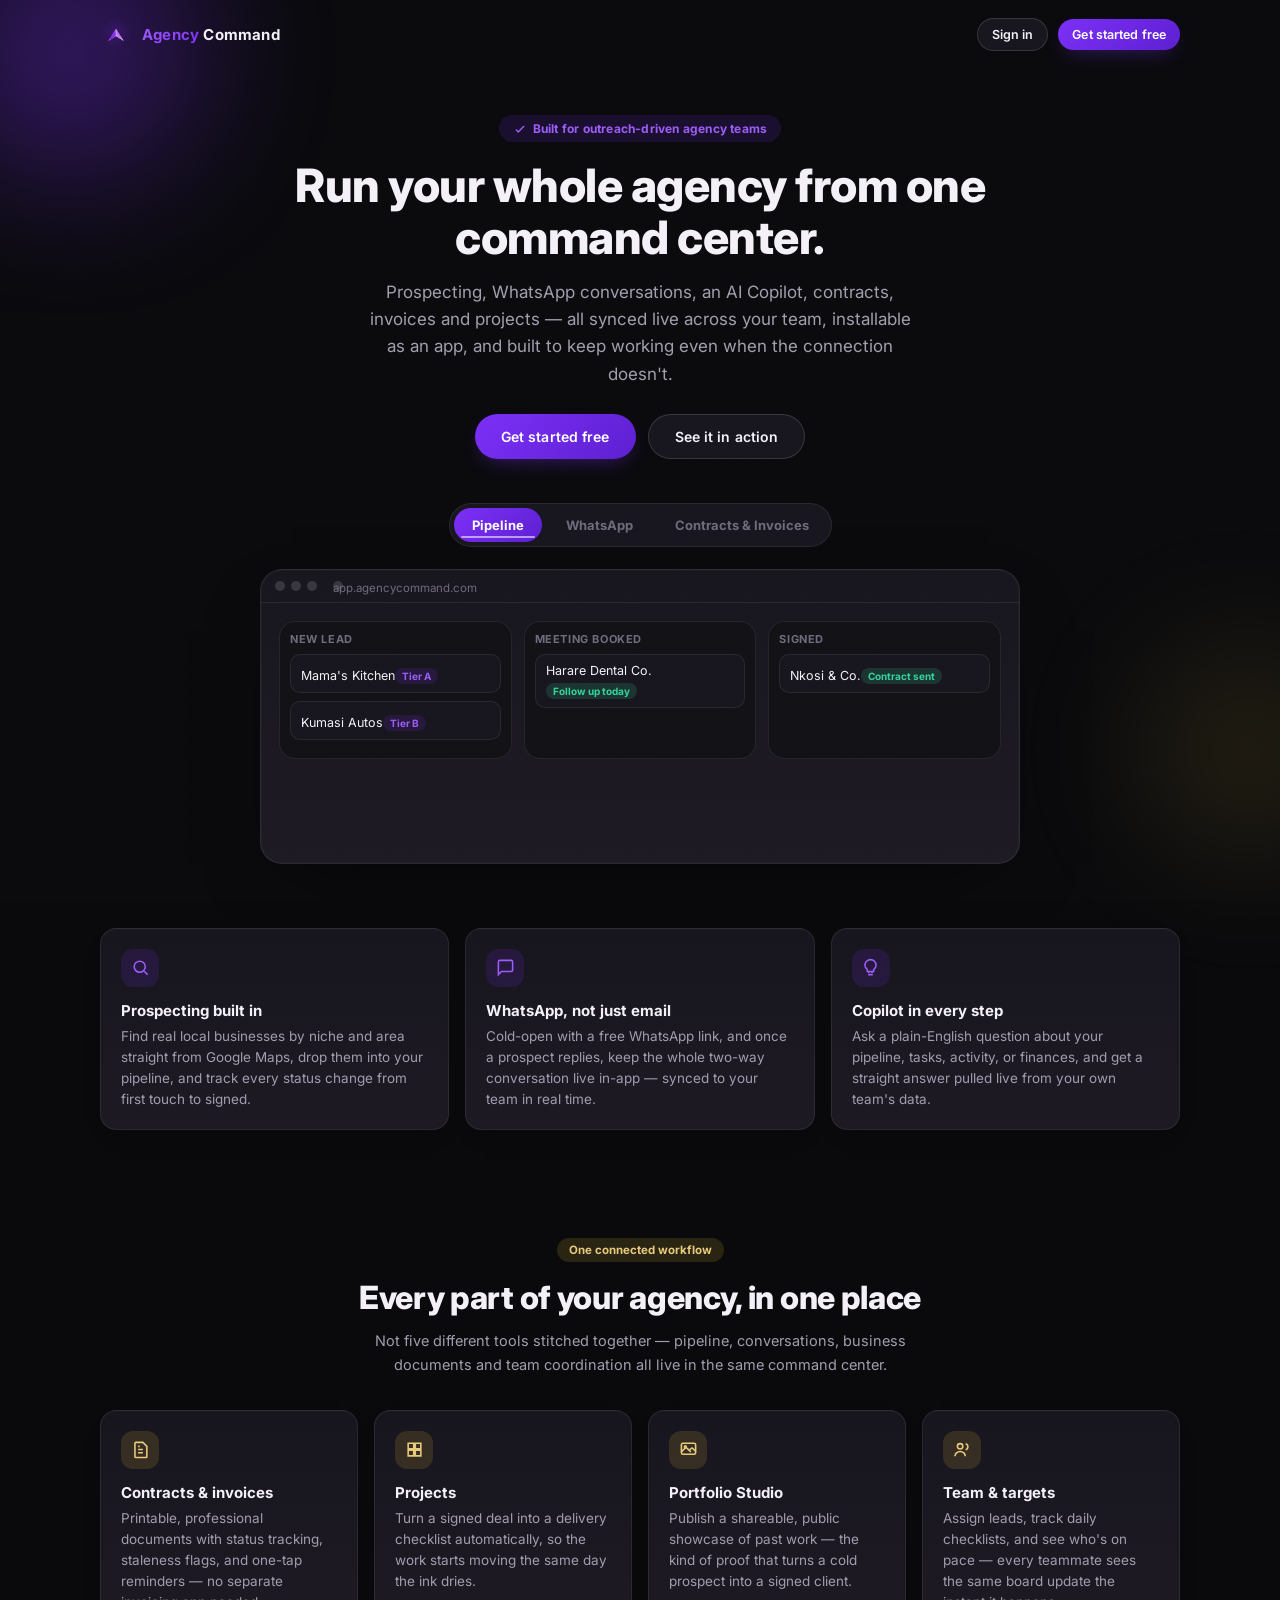
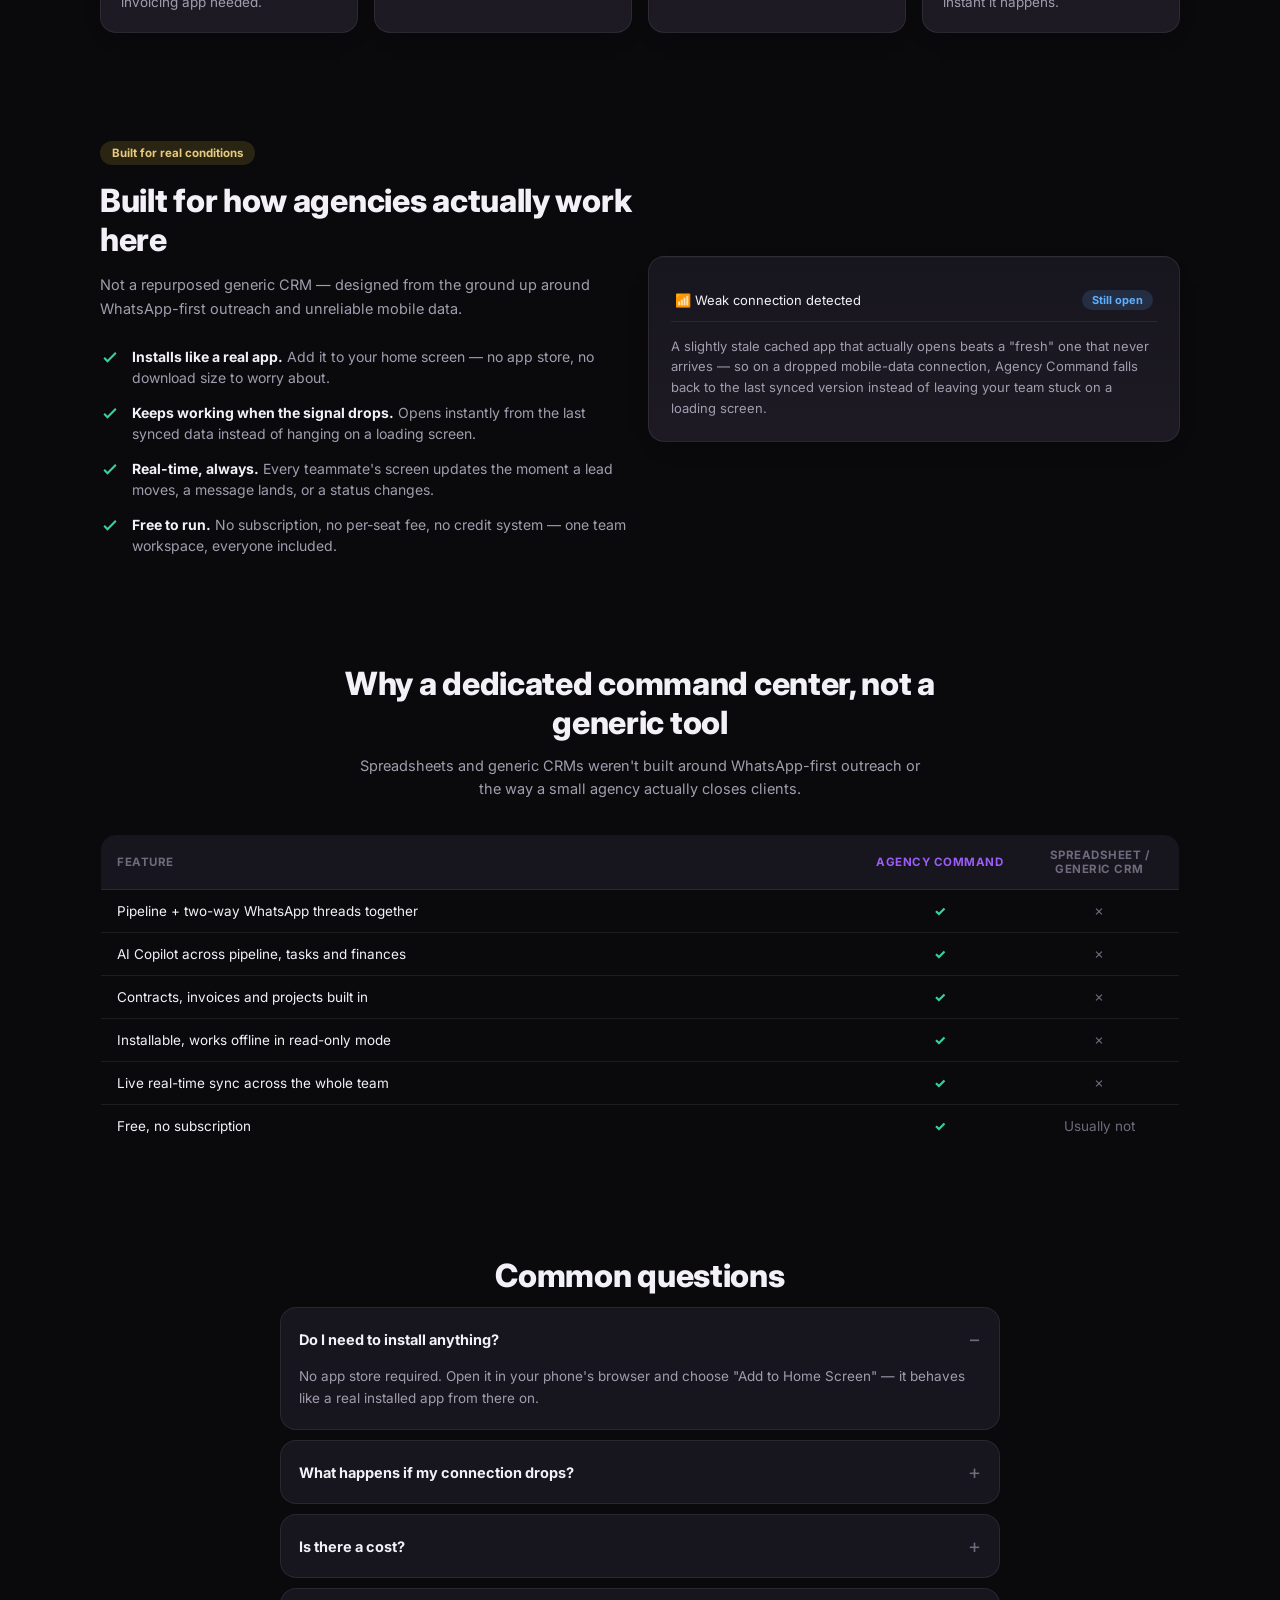
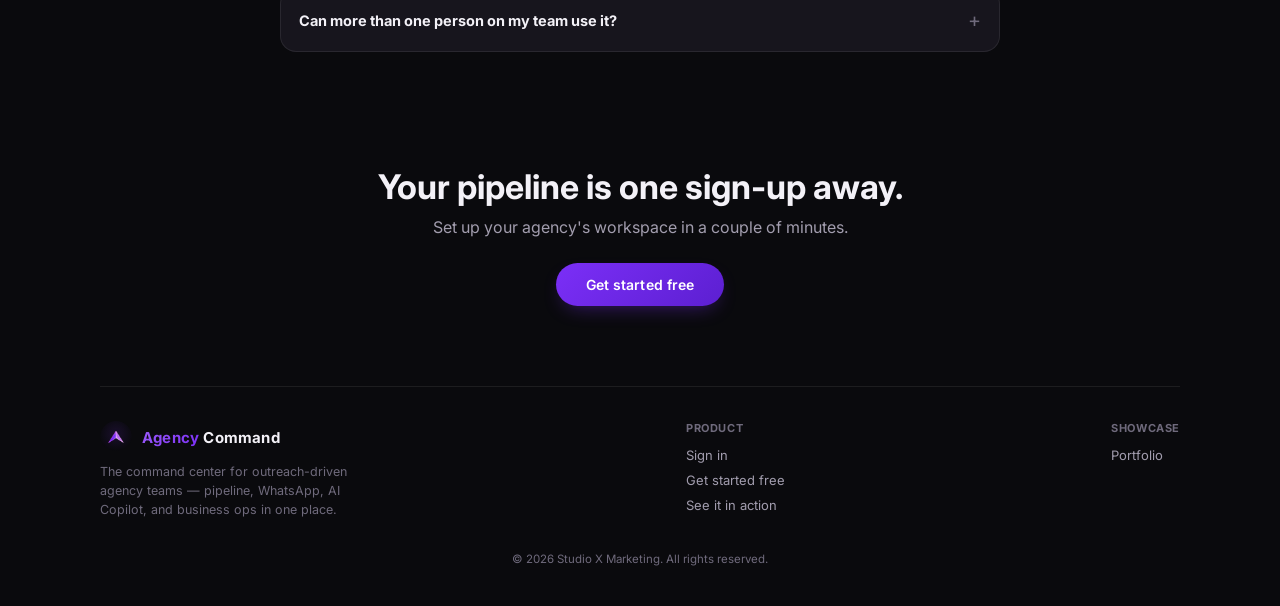
==== commit 3e94c840: "Animate the "see it in action" mockup on the landing page The tabbed device mockup now auto-plays th" ====
--- a/app/index.html
+++ b/app/index.html
@@ -61,8 +61,17 @@
 
   /* "See it in action" tabbed device mockup ------------------------------- */
   .lp-tabs { display: flex; gap: 6px; background: var(--black-card); border: 1px solid var(--line); border-radius: 999px; padding: 4px; margin: 0 auto 22px; width: fit-content; }
-  .lp-tab { padding: 9px 18px; border-radius: 999px; font-size: 13px; font-weight: 700; color: var(--text-faint); cursor: pointer; user-select: none; border: none; background: none; font-family: var(--font); }
+  .lp-tab { position: relative; overflow: hidden; padding: 9px 18px; border-radius: 999px; font-size: 13px; font-weight: 700; color: var(--text-faint); cursor: pointer; user-select: none; border: none; background: none; font-family: var(--font); transition: color 0.2s ease; }
   .lp-tab.active { background: linear-gradient(135deg, var(--purple), #5c1fd1); color: #fff; }
+  /* Thin fill line under the active tab while it's auto-advancing — gives a
+     visual countdown to when the mockup will switch panes on its own, and
+     disappears the moment someone takes over by clicking a tab themselves. */
+  .lp-tab.active::after {
+    content: ""; position: absolute; left: 7px; right: 7px; bottom: 4px; height: 2px;
+    border-radius: 999px; background: rgba(255,255,255,0.55); transform: scaleX(0); transform-origin: left;
+  }
+  .lp-tab.active.lp-autoplay::after { animation: lp-tabfill 6s linear forwards; }
+  @keyframes lp-tabfill { from { transform: scaleX(0); } to { transform: scaleX(1); } }
   .lp-device {
     max-width: 760px; margin: 0 auto; border-radius: var(--radius-lg);
     background: linear-gradient(180deg, var(--black-card), var(--black-card-2));
@@ -74,7 +83,8 @@
   .lp-device-bar .url { margin-left: 10px; font-size: 11.5px; color: var(--text-faint); }
   .lp-device-body { padding: 18px; min-height: 260px; }
   .lp-pane { display: none; }
-  .lp-pane.active { display: block; animation: fadein 0.2s ease; }
+  .lp-pane.active { display: block; }
+  .lp-pane.lp-pane-out { display: none; }
 
   .lp-kanban { display: grid; grid-template-columns: repeat(3, 1fr); gap: 12px; }
   .lp-kcol { background: var(--black-raised); border: 1px solid var(--line); border-radius: var(--radius-md); padding: 10px; }
@@ -87,6 +97,12 @@
   .lp-chatline.in .lp-bubble { background: var(--black-raised); border: 1px solid var(--line); }
   .lp-chatline.out { justify-content: flex-end; }
   .lp-chatline.out .lp-bubble { background: linear-gradient(135deg, var(--purple), #5c1fd1); color: #fff; }
+
+  /* Brief "typing…" bubble that stands in for the outgoing reply for a
+     moment before the real message fades in — see the choreography in the
+     motion media query below for timing. */
+  .lp-typing-bubble { display: flex; align-items: center; gap: 4px; padding: 12px 14px; }
+  .lp-typing-bubble span { width: 6px; height: 6px; border-radius: 50%; background: rgba(255,255,255,0.85); }
 
   .lp-docrow { display: flex; align-items: center; justify-content: space-between; padding: 11px 4px; border-bottom: 1px solid var(--line); font-size: 13px; }
   .lp-docrow:last-child { border-bottom: none; }
@@ -94,6 +110,46 @@
   .lp-docrow .status.sent { color: var(--info); background: var(--info-dim); }
   .lp-docrow .status.paid { color: var(--success); background: var(--success-dim); }
   .lp-docrow .status.overdue { color: var(--danger); background: var(--danger-dim); }
+
+  /* All of the "see it in action" motion lives behind this query — anyone
+     with reduced-motion turned on just sees each pane's content appear
+     instantly and complete, with no auto-advance, no stagger, no typing
+     bubbles. Everything above this point (colors, layout, spacing) applies
+     either way; only the choreography is conditional. */
+  @media (prefers-reduced-motion: no-preference) {
+    .lp-pane.active { animation: fadein 0.4s ease both; }
+    .lp-pane.lp-pane-out { display: block; animation: fadeout 0.18s ease both; }
+    @keyframes fadeout { from { opacity: 1; transform: translateY(0); } to { opacity: 0; transform: translateY(-4px); } }
+
+    .lp-pane.active .lp-kcol { animation: fadein 0.4s ease both; }
+    .lp-pane.active .lp-kcol:nth-child(1) { animation-delay: 0.05s; }
+    .lp-pane.active .lp-kcol:nth-child(2) { animation-delay: 0.16s; }
+    .lp-pane.active .lp-kcol:nth-child(3) { animation-delay: 0.27s; }
+
+    .lp-pane.active .lp-docrow { animation: fadein 0.35s ease both; }
+    .lp-pane.active .lp-docrow:nth-child(1) { animation-delay: 0.05s; }
+    .lp-pane.active .lp-docrow:nth-child(2) { animation-delay: 0.15s; }
+    .lp-pane.active .lp-docrow:nth-child(3) { animation-delay: 0.25s; }
+    .lp-pane.active .lp-docrow:nth-child(4) { animation-delay: 0.35s; }
+
+    /* WhatsApp pane: each line fades/slides in in turn, and the two replies
+       are preceded by a brief bouncing-dots "typing…" bubble instead of
+       just popping in, so it reads like a real conversation happening
+       rather than a static screenshot. */
+    .lp-pane.active .lp-chatline { animation: fadein 0.4s ease both; }
+    .lp-pane.active .lp-chatline:nth-child(1) { animation-delay: 0.1s; }
+    .lp-pane.active .lp-chatline:nth-child(2) { animation: lp-typingflash 1.3s ease both; animation-delay: 0.9s; }
+    .lp-pane.active .lp-chatline:nth-child(3) { animation-delay: 2.05s; }
+    .lp-pane.active .lp-chatline:nth-child(4) { animation-delay: 2.55s; }
+    .lp-pane.active .lp-chatline:nth-child(5) { animation: lp-typingflash 1.3s ease both; animation-delay: 3.35s; }
+    .lp-pane.active .lp-chatline:nth-child(6) { animation-delay: 4.5s; }
+    @keyframes lp-typingflash { 0% { opacity: 0; } 14% { opacity: 1; } 60% { opacity: 1; } 82% { opacity: 0; } 100% { opacity: 0; } }
+
+    .lp-typing-bubble span { animation: lp-typingdot 1s infinite ease-in-out; }
+    .lp-typing-bubble span:nth-child(2) { animation-delay: 0.15s; }
+    .lp-typing-bubble span:nth-child(3) { animation-delay: 0.3s; }
+    @keyframes lp-typingdot { 0%, 60%, 100% { transform: translateY(0); opacity: 0.4; } 30% { transform: translateY(-3px); opacity: 1; } }
+  }
 
   /* feature grids ----------------------------------------------------------*/
   .lp-section { padding: 54px 0; }
@@ -213,8 +269,10 @@
             </div>
             <div class="lp-pane" data-pane="whatsapp">
               <div class="lp-chatline in"><div class="lp-bubble">Hi, saw your message — what packages do you offer?</div></div>
+              <div class="lp-chatline out" aria-hidden="true"><div class="lp-bubble lp-typing-bubble"><span></span><span></span><span></span></div></div>
               <div class="lp-chatline out"><div class="lp-bubble">We do a starter site + social package from $250, happy to send details 🙂</div></div>
               <div class="lp-chatline in"><div class="lp-bubble">Sounds great, send it over</div></div>
+              <div class="lp-chatline out" aria-hidden="true"><div class="lp-bubble lp-typing-bubble"><span></span><span></span><span></span></div></div>
               <div class="lp-chatline out"><div class="lp-bubble">Sending the proposal now — check your inbox in a sec.</div></div>
             </div>
             <div class="lp-pane" data-pane="business">
@@ -384,16 +442,83 @@
   </div>
 
   <script>
-    // Pure presentational tab switcher for the hero device mockup — no
-    // dependency on the app's real JS modules, since this page must load
-    // and work standalone for a visitor who has never signed in.
-    document.querySelectorAll(".lp-tab").forEach((tab) => {
-      tab.addEventListener("click", () => {
-        const key = tab.dataset.pane;
-        document.querySelectorAll(".lp-tab").forEach((t) => t.classList.toggle("active", t === tab));
-        document.querySelectorAll(".lp-pane").forEach((p) => p.classList.toggle("active", p.dataset.pane === key));
+    // Pure presentational tab switcher + auto-play for the hero device
+    // mockup — no dependency on the app's real JS modules, since this page
+    // must load and work standalone for a visitor who has never signed in.
+    //
+    // Behavior: cycles through Pipeline → WhatsApp → Contracts & Invoices
+    // on its own (with a fill line under the active tab counting down to
+    // the next switch), so a visitor who never touches anything still sees
+    // the whole "see it in action" story. The moment someone clicks a tab
+    // themselves, auto-play stops for good — they're driving now, and
+    // yanking the mockup out from under them would just be annoying.
+    (function () {
+      const ROTATE_MS = 6000;
+      const tabs = Array.from(document.querySelectorAll(".lp-tab"));
+      const panes = Array.from(document.querySelectorAll(".lp-pane"));
+      if (!tabs.length || !panes.length) return;
+
+      const reduceMotion = window.matchMedia && window.matchMedia("(prefers-reduced-motion: reduce)").matches;
+      let auto = !reduceMotion;
+      let timer = null;
+
+      function activate(key) {
+        const current = panes.find((p) => p.classList.contains("active"));
+        const next = panes.find((p) => p.dataset.pane === key);
+        if (!next || next === current) return;
+        tabs.forEach((t) => t.classList.toggle("active", t.dataset.pane === key));
+        if (current) {
+          current.classList.remove("active");
+          current.classList.add("lp-pane-out");
+          setTimeout(() => current.classList.remove("lp-pane-out"), 200);
+        }
+        next.classList.add("active");
+      }
+
+      function restartProgress() {
+        tabs.forEach((t) => t.classList.remove("lp-autoplay"));
+        if (!auto) return;
+        const activeTab = tabs.find((t) => t.classList.contains("active"));
+        if (!activeTab) return;
+        // Force a reflow so re-adding the class restarts the fill animation
+        // instead of the browser assuming nothing changed.
+        void activeTab.offsetWidth;
+        activeTab.classList.add("lp-autoplay");
+      }
+
+      function advance() {
+        const activeIndex = tabs.findIndex((t) => t.classList.contains("active"));
+        const nextTab = tabs[(activeIndex + 1) % tabs.length];
+        activate(nextTab.dataset.pane);
+        restartProgress();
+      }
+
+      function startTimer() {
+        clearInterval(timer);
+        if (!auto) return;
+        timer = setInterval(advance, ROTATE_MS);
+        restartProgress();
+      }
+
+      tabs.forEach((tab) => {
+        tab.addEventListener("click", () => {
+          auto = false;
+          clearInterval(timer);
+          tabs.forEach((t) => t.classList.remove("lp-autoplay"));
+          activate(tab.dataset.pane);
+        });
       });
-    });
+
+      // Pause the countdown while someone's actually reading the mockup;
+      // resume it once they move on, as long as they haven't clicked a tab.
+      const device = document.querySelector(".lp-device");
+      if (device) {
+        device.addEventListener("mouseenter", () => clearInterval(timer));
+        device.addEventListener("mouseleave", () => { if (auto) startTimer(); });
+      }
+
+      startTimer();
+    })();
   </script>
 </body>
 </html>
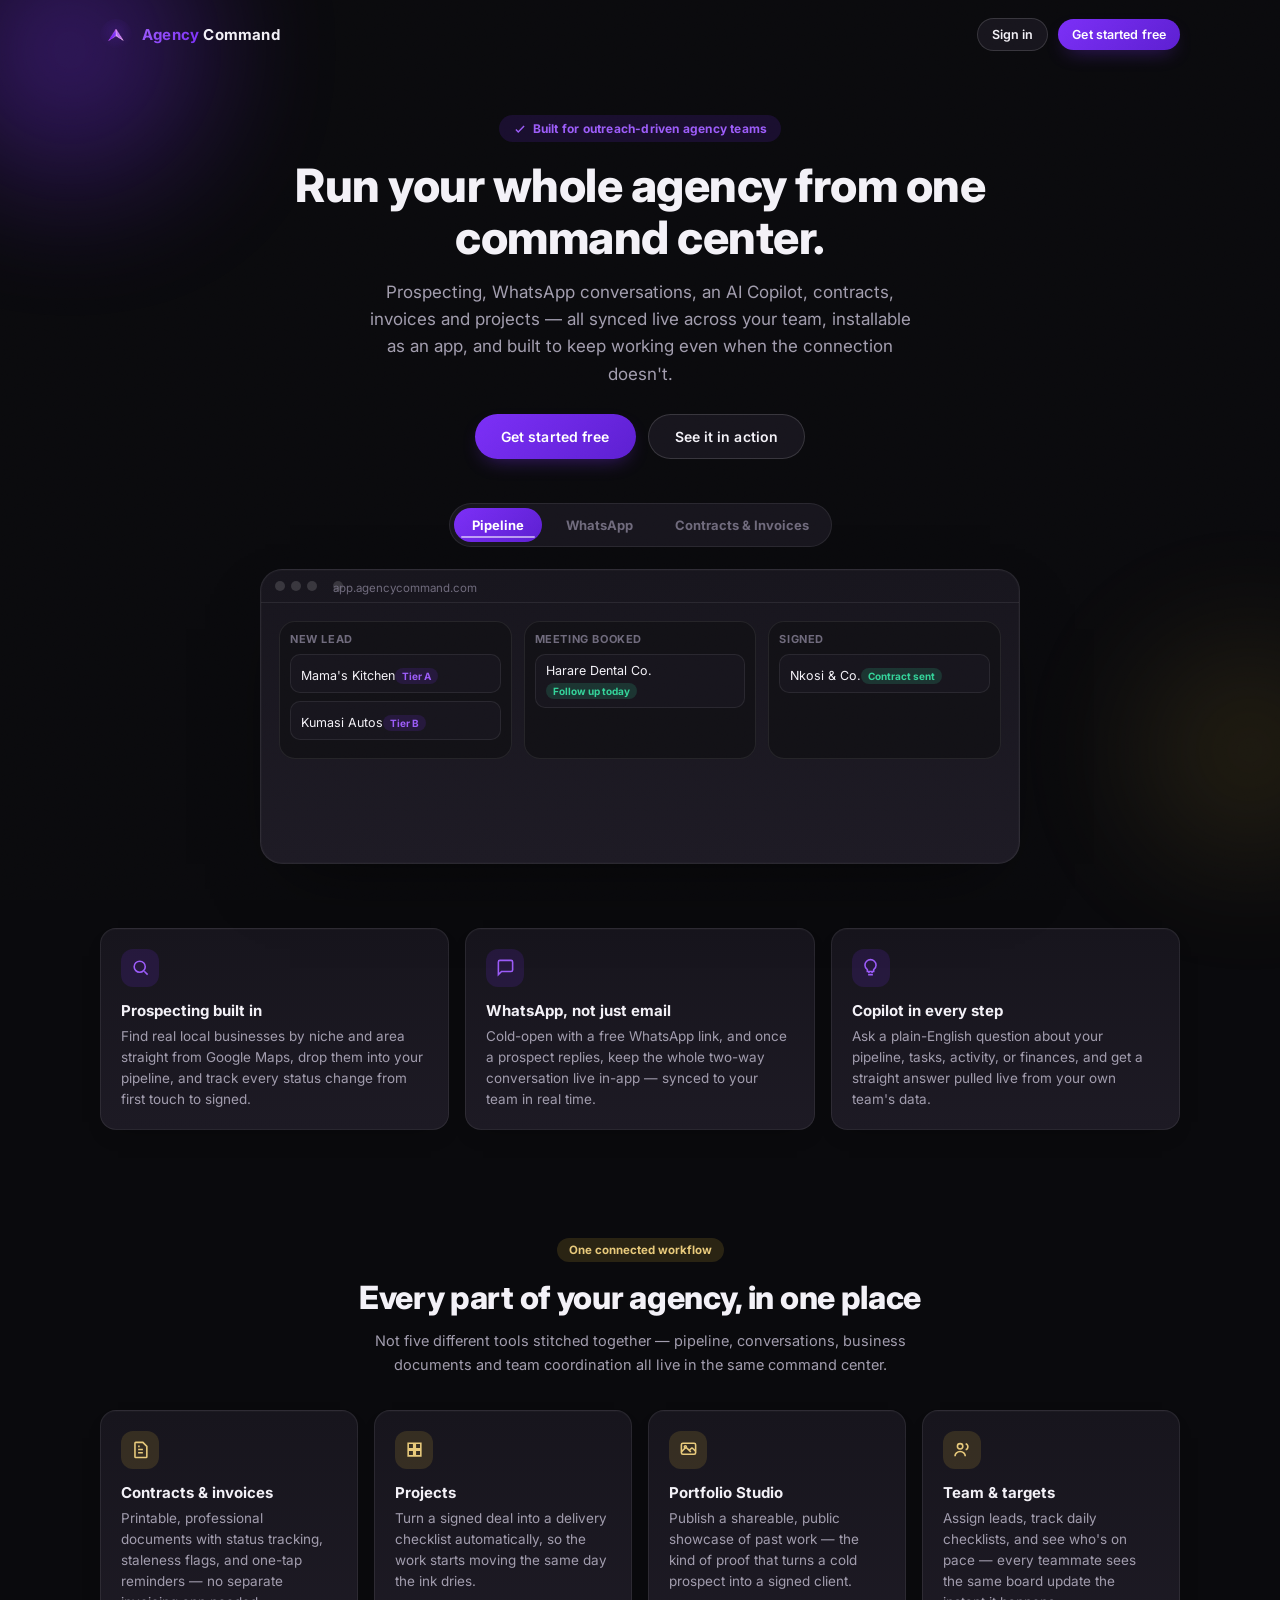
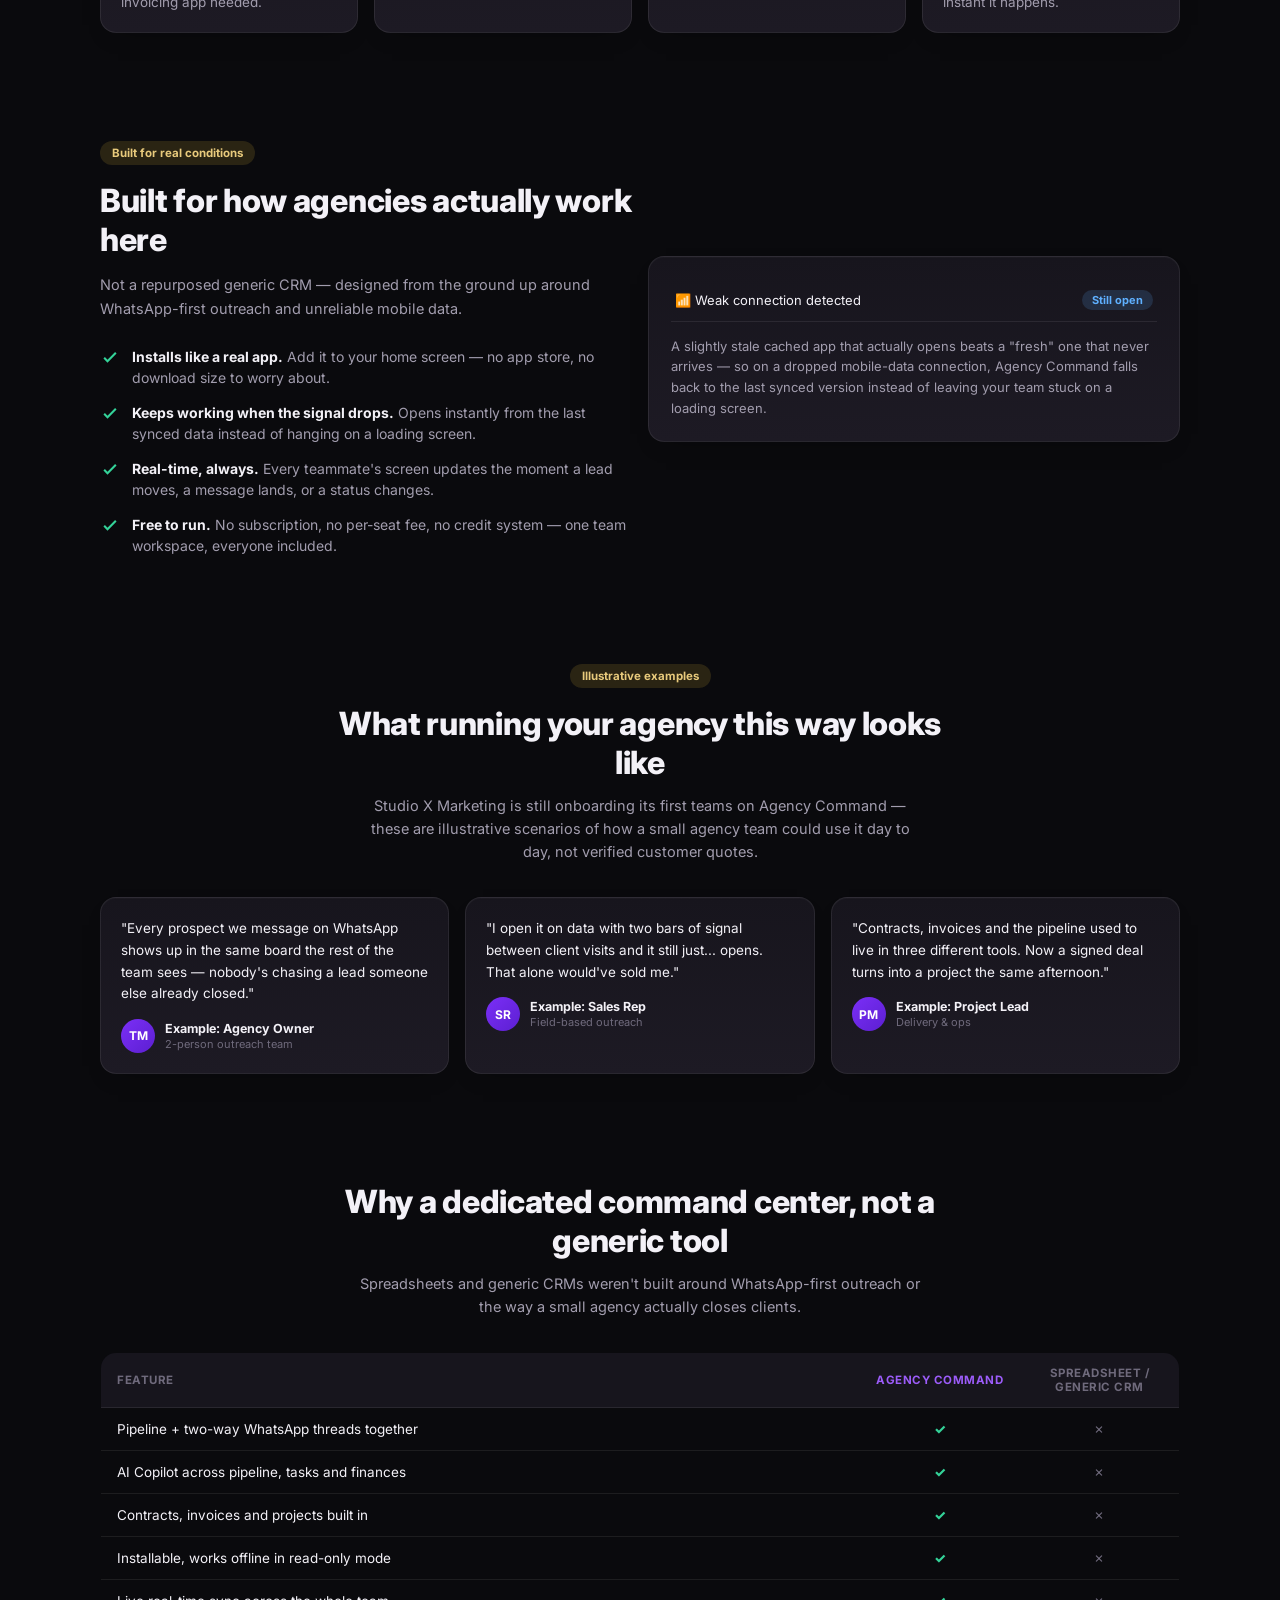
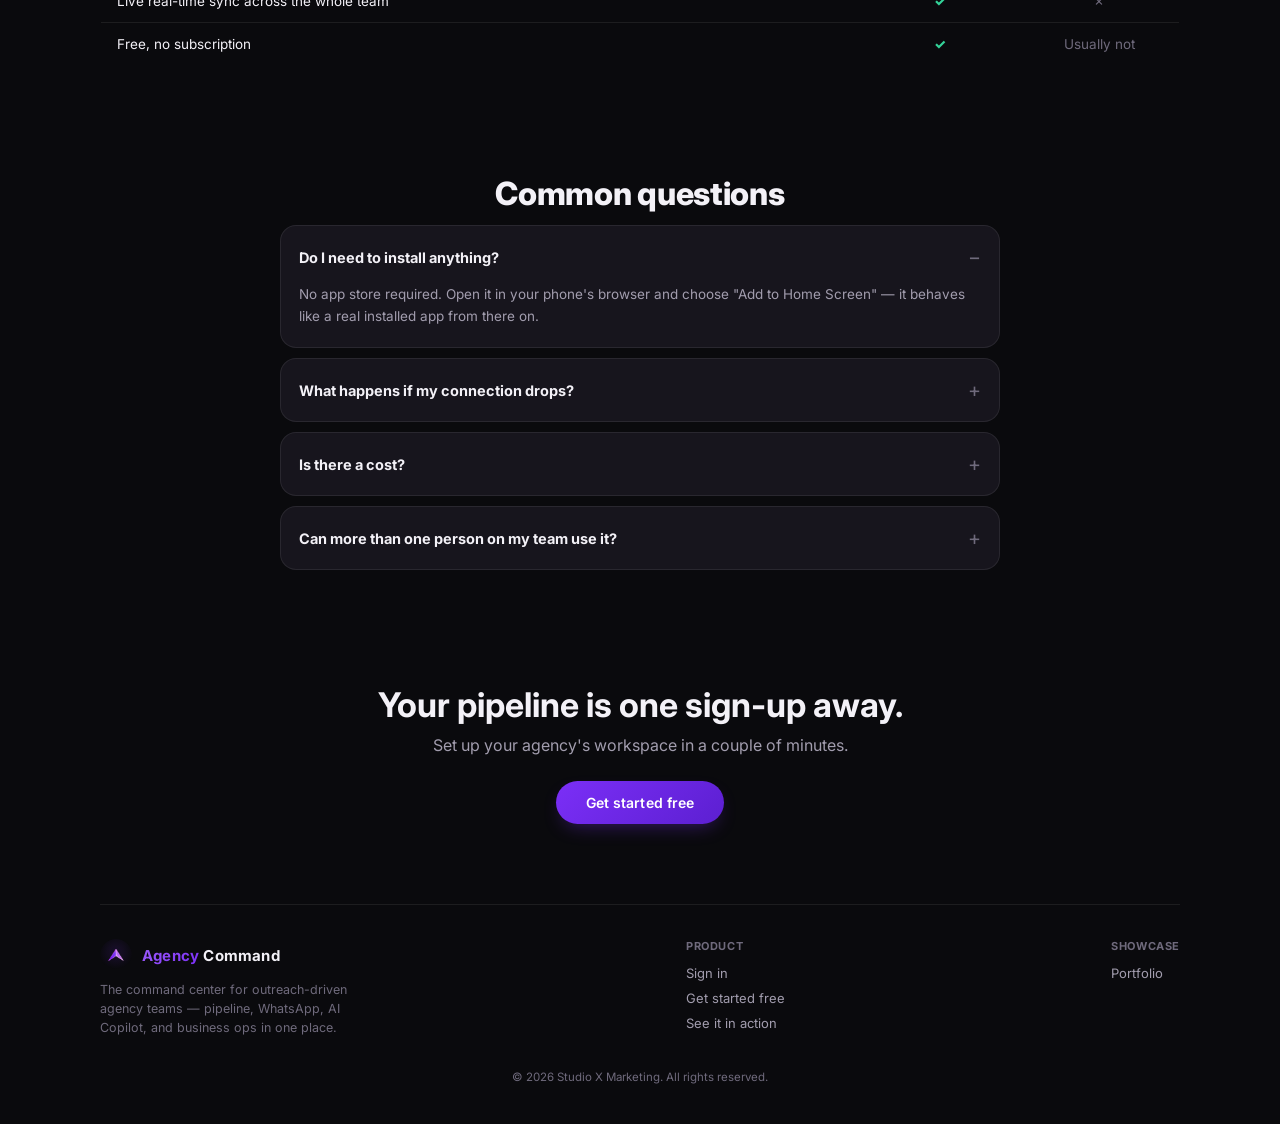
==== commit 311645ad: "Add landing-page motion (scroll-reveal, hover-lift, hero entrance, ambient drift) and flesh out the " ====
--- a/app/index.html
+++ b/app/index.html
@@ -158,9 +158,41 @@
   .lp-grid-3 { display: grid; grid-template-columns: repeat(3, 1fr); gap: 16px; }
   .lp-grid-4 { display: grid; grid-template-columns: repeat(4, 1fr); gap: 16px; }
   .lp-grid-2 { display: grid; grid-template-columns: repeat(2, 1fr); gap: 16px; }
-  .lp-feature-card { padding: 20px; }
+  .lp-feature-card { padding: 20px; transition: transform 0.25s ease, box-shadow 0.25s ease, border-color 0.25s ease; }
+  .lp-feature-card:hover { transform: translateY(-4px); box-shadow: 0 20px 40px -22px rgba(0,0,0,0.55); border-color: var(--line-strong); }
   .lp-feature-card h3 { font-size: 15px; margin: 14px 0 6px; }
   .lp-feature-card p { font-size: 13.5px; color: var(--text-dim); line-height: 1.55; margin: 0; }
+
+  /* testimonials (illustrative examples only — Studio X has no verified
+     customer quotes yet, so these are explicitly labeled as such rather
+     than presented as real reviews). ------------------------------------ */
+  .lp-testimonial-card { display: flex; flex-direction: column; gap: 14px; }
+  .lp-testimonial-card blockquote { margin: 0; font-size: 13.5px; line-height: 1.6; color: var(--text); }
+  .lp-testimonial-person { display: flex; align-items: center; gap: 10px; }
+  .lp-testimonial-avatar { width: 34px; height: 34px; border-radius: 50%; flex: 0 0 auto; display: flex; align-items: center; justify-content: center; font-size: 12px; font-weight: 700; color: #fff; background: linear-gradient(135deg, var(--purple), #5c1fd1); }
+  .lp-testimonial-person div b { display: block; font-size: 12.5px; }
+  .lp-testimonial-person div span { display: block; font-size: 11px; color: var(--text-faint); margin-top: 1px; }
+
+  /* scroll-reveal utility — sections fade/slide up into place as they enter
+     the viewport (see the IntersectionObserver in the script block below).
+     Entirely inert with no JS and no hidden state at all when reduced
+     motion is requested — everything below is nested inside the same
+     no-preference query the rest of this page's motion already uses. */
+  @media (prefers-reduced-motion: no-preference) {
+    .lp-reveal { opacity: 0; transform: translateY(22px); transition: opacity 0.6s ease, transform 0.6s ease; }
+    .lp-reveal.lp-revealed { opacity: 1; transform: none; }
+    .lp-grid-3 .lp-reveal:nth-child(2), .lp-grid-4 .lp-reveal:nth-child(2) { transition-delay: 0.08s; }
+    .lp-grid-3 .lp-reveal:nth-child(3), .lp-grid-4 .lp-reveal:nth-child(3) { transition-delay: 0.16s; }
+    .lp-grid-4 .lp-reveal:nth-child(4) { transition-delay: 0.24s; }
+
+    /* hero entrance — eyebrow, headline, lead copy, CTAs and the device
+       mockup rise in on load, in sequence. */
+    .lp-hero .lp-eyebrow { animation: riseIn 0.6s ease both; }
+    .lp-hero h1 { animation: riseIn 0.6s ease both 0.08s; }
+    .lp-hero p.lead { animation: riseIn 0.6s ease both 0.16s; }
+    .lp-hero-ctas { animation: riseIn 0.6s ease both 0.24s; }
+    .lp-hero #see-it { animation: riseIn 0.7s ease both 0.32s; }
+  }
 
   .lp-badge-tag { display: inline-flex; align-items: center; gap: 6px; padding: 5px 12px; border-radius: 999px; background: var(--gold-dim); color: var(--gold-soft); font-size: 11.5px; font-weight: 700; margin: 0 auto 16px; width: fit-content; }
   .lp-center { display: flex; flex-direction: column; align-items: center; }
@@ -289,17 +321,17 @@
     <!-- ============ FEATURE TRIO ============ -->
     <section class="lp-section">
       <div class="lp-grid-3">
-        <div class="card lp-feature-card">
+        <div class="card lp-feature-card lp-reveal">
           <div class="icon-badge"><svg viewBox="0 0 24 24" fill="none" stroke="currentColor" stroke-width="2"><circle cx="11" cy="11" r="7"/><path d="m21 21-4.3-4.3"/></svg></div>
           <h3>Prospecting built in</h3>
           <p>Find real local businesses by niche and area straight from Google Maps, drop them into your pipeline, and track every status change from first touch to signed.</p>
         </div>
-        <div class="card lp-feature-card">
+        <div class="card lp-feature-card lp-reveal">
           <div class="icon-badge"><svg viewBox="0 0 24 24" fill="none" stroke="currentColor" stroke-width="2"><path d="M21 15a2 2 0 0 1-2 2H7l-4 4V5a2 2 0 0 1 2-2h14a2 2 0 0 1 2 2z"/></svg></div>
           <h3>WhatsApp, not just email</h3>
           <p>Cold-open with a free WhatsApp link, and once a prospect replies, keep the whole two-way conversation live in-app — synced to your team in real time.</p>
         </div>
-        <div class="card lp-feature-card">
+        <div class="card lp-feature-card lp-reveal">
           <div class="icon-badge"><svg viewBox="0 0 24 24" fill="none" stroke="currentColor" stroke-width="2"><path d="M12 2a7 7 0 0 0-7 7c0 2.4 1.2 4.5 3 5.7V17h8v-2.3c1.8-1.2 3-3.3 3-5.7a7 7 0 0 0-7-7Z"/><path d="M9 21h6M10 17v2M14 17v2"/></svg></div>
           <h3>Copilot in every step</h3>
           <p>Ask a plain-English question about your pipeline, tasks, activity, or finances, and get a straight answer pulled live from your own team's data.</p>
@@ -313,22 +345,22 @@
       <h2>Every part of your agency, in one place</h2>
       <p class="sub">Not five different tools stitched together — pipeline, conversations, business documents and team coordination all live in the same command center.</p>
       <div class="lp-grid-4">
-        <div class="card lp-feature-card">
+        <div class="card lp-feature-card lp-reveal">
           <div class="icon-badge gold"><svg viewBox="0 0 24 24" fill="none" stroke="currentColor" stroke-width="2"><path d="M6 3h9l5 5v13a1 1 0 0 1-1 1H6a1 1 0 0 1-1-1V4a1 1 0 0 1 1-1Z"/><path d="M9 12h6M9 16h6M9 8h2"/></svg></div>
           <h3>Contracts &amp; invoices</h3>
           <p>Printable, professional documents with status tracking, staleness flags, and one-tap reminders — no separate invoicing app needed.</p>
         </div>
-        <div class="card lp-feature-card">
+        <div class="card lp-feature-card lp-reveal">
           <div class="icon-badge gold"><svg viewBox="0 0 24 24" fill="none" stroke="currentColor" stroke-width="2"><path d="M4 4h7v7H4zM13 4h7v7h-7zM4 13h7v7H4zM13 13h7v7h-7z"/></svg></div>
           <h3>Projects</h3>
           <p>Turn a signed deal into a delivery checklist automatically, so the work starts moving the same day the ink dries.</p>
         </div>
-        <div class="card lp-feature-card">
+        <div class="card lp-feature-card lp-reveal">
           <div class="icon-badge gold"><svg viewBox="0 0 24 24" fill="none" stroke="currentColor" stroke-width="2"><rect x="3" y="4" width="18" height="14" rx="2"/><path d="m3 15 4.5-4.5a2 2 0 0 1 2.8 0L15 15M13 13l2-2a2 2 0 0 1 2.8 0L21 14"/><circle cx="8" cy="8.5" r="1.3"/></svg></div>
           <h3>Portfolio Studio</h3>
           <p>Publish a shareable, public showcase of past work — the kind of proof that turns a cold prospect into a signed client.</p>
         </div>
-        <div class="card lp-feature-card">
+        <div class="card lp-feature-card lp-reveal">
           <div class="icon-badge gold"><svg viewBox="0 0 24 24" fill="none" stroke="currentColor" stroke-width="2"><circle cx="9" cy="8" r="3.4"/><path d="M2.5 20.5c0-3.3 2.9-6 6.5-6s6.5 2.7 6.5 6"/><path d="M16 4.6c1.6.5 2.8 2 2.8 3.8s-1.2 3.3-2.8 3.8"/></svg></div>
           <h3>Team &amp; targets</h3>
           <p>Assign leads, track daily checklists, and see who's on pace — every teammate sees the same board update the instant it happens.</p>
@@ -339,7 +371,7 @@
     <!-- ============ BUILT FOR HOW AGENCIES WORK ============ -->
     <section class="lp-section">
       <div class="lp-grid-2" style="align-items:center;">
-        <div>
+        <div class="lp-reveal">
           <span class="lp-badge-tag">Built for real conditions</span>
           <h2 style="text-align:left;margin:0 0 14px;">Built for how agencies actually work here</h2>
           <p class="sub" style="text-align:left;margin:0 0 26px;">Not a repurposed generic CRM — designed from the ground up around WhatsApp-first outreach and unreliable mobile data.</p>
@@ -362,9 +394,39 @@
             </li>
           </ul>
         </div>
-        <div class="card" style="padding:22px;">
+        <div class="card lp-reveal" style="padding:22px;">
           <div class="lp-docrow" style="border-color:var(--line);"><span>📶 Weak connection detected</span><span class="status sent">Still open</span></div>
           <p style="font-size:13px;color:var(--text-dim);line-height:1.6;margin:14px 0 0;">A slightly stale cached app that actually opens beats a "fresh" one that never arrives — so on a dropped mobile-data connection, Agency Command falls back to the last synced version instead of leaving your team stuck on a loading screen.</p>
+        </div>
+      </div>
+    </section>
+
+    <!-- ============ TESTIMONIALS (illustrative examples, not real customer quotes) ============ -->
+    <section class="lp-section">
+      <div class="lp-center"><span class="lp-badge-tag">Illustrative examples</span></div>
+      <h2>What running your agency this way looks like</h2>
+      <p class="sub">Studio X Marketing is still onboarding its first teams on Agency Command — these are illustrative scenarios of how a small agency team could use it day to day, not verified customer quotes.</p>
+      <div class="lp-grid-3">
+        <div class="card lp-feature-card lp-testimonial-card lp-reveal">
+          <blockquote>"Every prospect we message on WhatsApp shows up in the same board the rest of the team sees — nobody's chasing a lead someone else already closed."</blockquote>
+          <div class="lp-testimonial-person">
+            <div class="lp-testimonial-avatar">TM</div>
+            <div><b>Example: Agency Owner</b><span>2-person outreach team</span></div>
+          </div>
+        </div>
+        <div class="card lp-feature-card lp-testimonial-card lp-reveal">
+          <blockquote>"I open it on data with two bars of signal between client visits and it still just... opens. That alone would've sold me."</blockquote>
+          <div class="lp-testimonial-person">
+            <div class="lp-testimonial-avatar">SR</div>
+            <div><b>Example: Sales Rep</b><span>Field-based outreach</span></div>
+          </div>
+        </div>
+        <div class="card lp-feature-card lp-testimonial-card lp-reveal">
+          <blockquote>"Contracts, invoices and the pipeline used to live in three different tools. Now a signed deal turns into a project the same afternoon."</blockquote>
+          <div class="lp-testimonial-person">
+            <div class="lp-testimonial-avatar">PM</div>
+            <div><b>Example: Project Lead</b><span>Delivery &amp; ops</span></div>
+          </div>
         </div>
       </div>
     </section>
@@ -373,7 +435,7 @@
     <section class="lp-section">
       <h2>Why a dedicated command center, not a generic tool</h2>
       <p class="sub">Spreadsheets and generic CRMs weren't built around WhatsApp-first outreach or the way a small agency actually closes clients.</p>
-      <table class="lp-compare">
+      <table class="lp-compare lp-reveal">
         <thead><tr><th>Feature</th><th class="hi">Agency Command</th><th>Spreadsheet / generic CRM</th></tr></thead>
         <tbody>
           <tr><td>Pipeline + two-way WhatsApp threads together</td><td class="yes">✓</td><td class="no">✗</td></tr>
@@ -389,7 +451,7 @@
     <!-- ============ FAQ ============ -->
     <section class="lp-section">
       <h2>Common questions</h2>
-      <div class="lp-faq">
+      <div class="lp-faq lp-reveal">
         <details open>
           <summary>Do I need to install anything?</summary>
           <p>No app store required. Open it in your phone's browser and choose "Add to Home Screen" — it behaves like a real installed app from there on.</p>
@@ -410,7 +472,7 @@
     </section>
 
     <!-- ============ FINAL CTA ============ -->
-    <section class="lp-final-cta">
+    <section class="lp-final-cta lp-reveal">
       <h2>Your pipeline is one sign-up away.</h2>
       <p>Set up your agency's workspace in a couple of minutes.</p>
       <a class="btn btn-primary" href="app.html" style="width:auto;padding:13px 30px;">Get started free</a>
@@ -519,6 +581,30 @@
 
       startTimer();
     })();
+
+    // Scroll-reveal: fade/slide each .lp-reveal element up into place the
+    // first time it enters the viewport. Skipped entirely for
+    // prefers-reduced-motion — those elements have no hidden state in CSS
+    // to begin with (see the media-query-gated .lp-reveal rules above), so
+    // there's nothing for this to do and no class needs adding.
+    (function () {
+      const reduceMotion = window.matchMedia && window.matchMedia("(prefers-reduced-motion: reduce)").matches;
+      if (reduceMotion) return;
+      const targets = Array.from(document.querySelectorAll(".lp-reveal"));
+      if (!targets.length) return;
+      if (!("IntersectionObserver" in window)) {
+        targets.forEach((el) => el.classList.add("lp-revealed"));
+        return;
+      }
+      const io = new IntersectionObserver((entries) => {
+        entries.forEach((entry) => {
+          if (!entry.isIntersecting) return;
+          entry.target.classList.add("lp-revealed");
+          io.unobserve(entry.target);
+        });
+      }, { threshold: 0.15, rootMargin: "0px 0px -40px 0px" });
+      targets.forEach((el) => io.observe(el));
+    })();
   </script>
 </body>
 </html>
--- a/app/css/styles.css
+++ b/app/css/styles.css
@@ -136,6 +136,20 @@
 }
 .ambient-glow.a { top: -80px; left: -60px; width: 260px; height: 260px; background: var(--purple); }
 .ambient-glow.b { bottom: 40px; right: -80px; width: 220px; height: 220px; background: var(--gold); opacity: 0.12; }
+/* A slow, barely-there drift — makes the whole app (and the marketing
+   homepage, which shares this stylesheet) feel a little alive instead of
+   a static gradient sitting in the corner forever. Transform-only (no
+   layout thrash) and skipped entirely for anyone with reduced-motion on. */
+@media (prefers-reduced-motion: no-preference) {
+  .ambient-glow.a { animation: glow-drift-a 24s ease-in-out infinite alternate; }
+  .ambient-glow.b { animation: glow-drift-b 28s ease-in-out infinite alternate; }
+}
+@keyframes glow-drift-a { from { transform: translate(0, 0) scale(1); } to { transform: translate(30px, 40px) scale(1.12); } }
+@keyframes glow-drift-b { from { transform: translate(0, 0) scale(1); } to { transform: translate(-26px, -30px) scale(1.08); } }
+
+/* Shared "rise into place" entrance, reused by the auth card and (via its
+   own inline stylesheet) sections of the marketing homepage. */
+@keyframes riseIn { from { opacity: 0; transform: translateY(16px); } to { opacity: 1; transform: none; } }
 
 a { color: inherit; text-decoration: none; }
 button { font-family: inherit; }
@@ -196,6 +210,38 @@
 }
 .icon-badge svg { width: 19px; height: 19px; }
 .icon-badge.gold { background: var(--gold-dim); color: var(--gold-soft); }
+/* Compact variant for list rows (the phone "More" sheet) — same tinted-
+   square treatment, just sized to sit next to a single line of text
+   instead of a card heading. */
+.icon-badge.sm { width: 30px; height: 30px; border-radius: 9px; }
+.icon-badge.sm svg { width: 15px; height: 15px; }
+/* Achievements wall — a badge the person hasn't unlocked yet. Same shape,
+   dimmed and desaturated so unlocked (colored) ones visually "pop" out of
+   the grid without needing a separate empty-state layout. */
+.icon-badge.locked {
+  background: var(--black-card); color: var(--text-faint);
+  filter: grayscale(1); opacity: 0.45;
+}
+.badge-chip {
+  display: flex; flex-direction: column; align-items: center; gap: 6px;
+  width: 72px; cursor: pointer; text-align: center;
+}
+.badge-chip .icon-badge { width: 46px; height: 46px; border-radius: 14px; }
+.badge-chip .icon-badge svg { width: 22px; height: 22px; }
+.badge-chip .badge-chip-label { font-size: 10px; line-height: 1.2; color: var(--text-dim); }
+.badge-chip.locked .badge-chip-label { color: var(--text-faint); }
+.badges-grid {
+  display: flex; flex-wrap: wrap; gap: 10px; margin-bottom: 16px;
+}
+/* AI avatar picker (Edit Profile modal) — a grid of DiceBear preset
+   thumbnails the person can tap instead of uploading a photo. */
+.avatar-preset {
+  width: 40px; height: 40px; border-radius: 50%; overflow: hidden; cursor: pointer;
+  border: 2px solid transparent; background: var(--black-card); flex: 0 0 auto;
+  transition: transform 0.12s ease, border-color 0.12s ease;
+}
+.avatar-preset:hover { border-color: var(--purple-soft); transform: scale(1.08); }
+.avatar-preset img { width: 100%; height: 100%; display: block; }
 .badge-dot {
   position: absolute; top: -3px; right: -3px;
   min-width: 16px; height: 16px; border-radius: 8px;
@@ -213,11 +259,12 @@
 .app-main-col { min-width: 0; }
 .app-sidebar { display: none; }
 
-.sidebar-brand { display: flex; align-items: center; gap: 10px; padding: 18px 16px 16px; }
-.sidebar-scroll { flex: 1; overflow-y: auto; padding: 4px 10px 10px; }
+.sidebar-brand { display: flex; align-items: center; gap: 10px; padding: 18px 16px 16px; overflow: hidden; }
+.sidebar-scroll { flex: 1; overflow-y: auto; overflow-x: hidden; padding: 4px 10px 10px; }
 .sidebar-group-label {
   font-size: 10.5px; font-weight: 800; letter-spacing: 1.2px; text-transform: uppercase;
   color: var(--text-faint); margin: 16px 10px 6px;
+  white-space: nowrap; overflow: hidden;
 }
 .sidebar-group-label:first-child { margin-top: 4px; }
 .sidebar-link {
@@ -225,6 +272,7 @@
   background: none; border: none; border-radius: var(--radius-sm);
   color: var(--text-dim); font-family: var(--font); font-weight: 600; font-size: 13.5px;
   padding: 9px 10px; margin-bottom: 2px; cursor: pointer; text-align: left;
+  white-space: nowrap; overflow: hidden;
   transition: background 0.15s ease, color 0.15s ease;
 }
 .sidebar-link svg { width: 18px; height: 18px; flex: 0 0 auto; opacity: 0.85; }
@@ -239,14 +287,29 @@
   display: flex; align-items: center; gap: 10px; width: 100%;
   background: none; border: none; border-top: 1px solid var(--line);
   padding: 12px 16px; cursor: pointer; text-align: left; color: var(--text);
+  overflow: hidden;
 }
 .sidebar-foot:hover { background: rgba(255,255,255,0.03); }
 .sidebar-foot-text { min-width: 0; flex: 1; }
 .sidebar-foot-name { font-size: 13px; font-weight: 700; overflow: hidden; text-overflow: ellipsis; white-space: nowrap; }
 .sidebar-foot-role { font-size: 11px; color: var(--text-faint); text-transform: capitalize; }
 
+/* Minimize-to-icons toggle — a small circular button that straddles the
+   sidebar's right edge (half in, half out), matching the floating-chevron
+   pattern from the reference app. Sits on top of everything else in the
+   sidebar via position:absolute against .app-sidebar's own positioning
+   context (position:sticky below still establishes one for descendants). */
+.sidebar-toggle {
+  display: none; position: absolute; top: 22px; right: -12px; z-index: 5;
+  width: 24px; height: 24px; border-radius: 50%; align-items: center; justify-content: center;
+  background: var(--black-card); border: 1px solid var(--line-strong); color: var(--text-dim);
+  cursor: pointer; padding: 0; transition: background 0.15s ease, color 0.15s ease, transform 0.25s ease;
+}
+.sidebar-toggle:hover { background: var(--black-raised); color: var(--text); }
+.sidebar-toggle svg { width: 13px; height: 13px; }
+
 @media (min-width: 960px) {
-  :root { --sidebar-w: 246px; }
+  :root { --sidebar-w: 246px; --sidebar-w-collapsed: 76px; }
   #app { max-width: none; }
   .app-layout { display: flex; align-items: stretch; min-height: 100vh; }
   .app-sidebar {
@@ -254,8 +317,10 @@
     position: sticky; top: 0; height: 100vh;
     background: linear-gradient(180deg, var(--black-raised), var(--black));
     border-right: 1px solid var(--line);
+    transition: width 0.2s ease, flex-basis 0.2s ease;
   }
-  .app-main-col { flex: 1; min-width: 0; max-width: calc(100% - var(--sidebar-w)); }
+  .app-main-col { flex: 1; min-width: 0; max-width: calc(100% - var(--sidebar-w)); transition: max-width 0.2s ease; }
+  .sidebar-toggle { display: flex; }
 
   /* the sidebar now owns the brand + primary nav, so the topbar narrows
      down to just page-level actions (due today, quick menu). */
@@ -265,6 +330,28 @@
   .app-main-col main { padding-bottom: 30px; }
   .app-main-col .fab { bottom: 24px; max-width: none; }
 }
+
+/* Collapsed ("minimized") sidebar — icon rail only. Only takes effect at
+   the same desktop breakpoint the sidebar itself appears at; on phone
+   widths the attribute is simply inert since .app-sidebar is display:none
+   there regardless. Labels/search/group headings are hidden rather than
+   removed, so switching back just fades the same DOM back in — no
+   re-render, no lost scroll position. */
+:root[data-sidebar="collapsed"] {
+  --sidebar-w: var(--sidebar-w-collapsed);
+}
+:root[data-sidebar="collapsed"] .sidebar-brand .brand-name,
+:root[data-sidebar="collapsed"] .sidebar-search,
+:root[data-sidebar="collapsed"] .sidebar-group-label,
+:root[data-sidebar="collapsed"] .sidebar-label,
+:root[data-sidebar="collapsed"] .sidebar-foot-text,
+:root[data-sidebar="collapsed"] .sidebar-foot .badge-dot {
+  display: none;
+}
+:root[data-sidebar="collapsed"] .sidebar-brand { justify-content: center; padding: 18px 0 16px; }
+:root[data-sidebar="collapsed"] .sidebar-link { justify-content: center; padding: 9px; gap: 0; }
+:root[data-sidebar="collapsed"] .sidebar-foot { justify-content: center; padding: 12px 0; }
+:root[data-sidebar="collapsed"] .sidebar-toggle svg { transform: rotate(180deg); }
 
 /* ---- content area ------------------------------------------------------*/
 main {
@@ -649,8 +736,32 @@
 .toast.error { border-color: rgba(255,92,108,0.4); color: var(--danger); }
 @keyframes toastin { from { opacity:0; transform: translateY(-8px);} to {opacity:1; transform: translateY(0);} }
 
+/* Celebratory toast (badge unlocked / a big chunk of points earned) — a
+   card-shaped cousin of the plain pill toast above, with an icon-badge and
+   two lines of text, plus a brief gold glow so it actually reads as a
+   "moment" instead of just another status message. */
+.toast.celebrate {
+  display: flex; align-items: center; gap: 10px; text-align: left;
+  border-radius: 16px; padding: 8px 18px 8px 8px; pointer-events: none;
+  border-color: rgba(212,175,55,0.5);
+  animation: toastin 0.25s ease, celebrate-glow 1.6s ease-out 1;
+}
+.toast.celebrate .tc-title { font-weight: 800; font-size: 13.5px; }
+.toast.celebrate .tc-sub { font-size: 11px; font-weight: 500; color: var(--text-dim); margin-top: 1px; }
+@keyframes celebrate-glow {
+  0% { box-shadow: 0 10px 30px -10px rgba(0,0,0,0.6), 0 0 0 0 rgba(212,175,55,0.5); }
+  40% { box-shadow: 0 10px 30px -10px rgba(0,0,0,0.6), 0 0 22px 2px rgba(212,175,55,0.35); }
+  100% { box-shadow: 0 10px 30px -10px rgba(0,0,0,0.6), 0 0 0 0 rgba(212,175,55,0); }
+}
+
 /* ---- auth screen --------------------------------------------------------------*/
-.auth-wrap { min-height: 100vh; display: flex; flex-direction: column; justify-content: center; padding: 24px; position: relative; z-index: 1; }
+.auth-wrap { min-height: 100vh; position: relative; z-index: 1; }
+/* Mobile default: a single centered column — identical behaviour to the
+   pre-redesign layout, since .auth-showcase-panel is display:none until the
+   desktop media query below turns .auth-shell into a real split screen. */
+.auth-shell { display: flex; flex-direction: column; min-height: 100vh; }
+.auth-form-panel { flex: 1; display: flex; flex-direction: column; justify-content: center; padding: 24px; }
+.auth-showcase-panel { display: none; }
 .auth-logo { text-align: center; margin-bottom: 28px; }
 .auth-logo .ring {
   width: 78px; height: 78px; border-radius: 50%; margin: 0 auto 14px;
@@ -663,6 +774,68 @@
 .auth-logo p { color: var(--text-faint); font-size: 12.5px; margin-top: 4px; letter-spacing: 0.3px; }
 .auth-toggle { display: flex; justify-content: center; gap: 18px; margin-top: 16px; font-size: 13px; color: var(--text-dim); }
 .auth-toggle b { color: var(--gold-soft); cursor: pointer; }
+
+/* Sign-up-only benefit checklist, shown above the form fields (same spot
+   Biiblo puts theirs) — compact enough to sit above the card on every
+   screen size, not just the desktop showcase panel. */
+.auth-benefits { list-style: none; margin: 0 0 16px; padding: 0; display: flex; flex-direction: column; gap: 8px; }
+.auth-benefits li { display: flex; align-items: flex-start; gap: 8px; font-size: 12px; line-height: 1.4; color: var(--text-dim); }
+.auth-benefits li svg { flex: 0 0 auto; width: 14px; height: 14px; color: var(--success); margin-top: 2px; }
+.auth-terms { font-size: 10.5px; color: var(--text-faint); text-align: center; line-height: 1.5; margin: 10px 0 0; }
+
+/* A gentle one-time rise-into-place for the sign-in/sign-up card itself —
+   the auth screen only ever mounts once per visit, so this isn't a scroll
+   trigger, just a soft entrance instead of the card appearing instantly. */
+@media (prefers-reduced-motion: no-preference) {
+  .auth-form-panel .glow-card { animation: riseIn 0.5s ease both; }
+  .auth-logo { animation: riseIn 0.5s ease both; }
+  .auth-toggle { animation: riseIn 0.5s ease both 0.12s; }
+}
+
+/* Desktop/laptop-width visitors (an owner setting the team up from a
+   computer) get a decorative split screen — the form keeps its same
+   centered-card look on the left, and a purple/gold gradient panel on the
+   right previews the pipeline so the screen doesn't feel like a mostly-
+   empty login box on a wide monitor. Phone widths never see this. */
+@media (min-width: 900px) {
+  .auth-form-panel { flex: 0 0 46%; max-width: 540px; padding: 48px; }
+  .auth-shell { flex-direction: row; }
+  .auth-showcase-panel {
+    display: flex; flex: 1; align-items: center; justify-content: center; padding: 48px;
+    position: relative; overflow: hidden;
+    background: linear-gradient(160deg, #1b0f38 0%, var(--black) 72%);
+    border-left: 1px solid var(--line);
+  }
+  .auth-showcase-panel::before {
+    content: ""; position: absolute; inset: 0; pointer-events: none;
+    background: radial-gradient(circle at 25% 15%, var(--purple-dim), transparent 55%),
+                radial-gradient(circle at 85% 85%, var(--gold-dim), transparent 50%);
+  }
+  .auth-showcase-inner { position: relative; z-index: 1; max-width: 420px; }
+  .auth-showcase-inner h2 { font-size: 25px; font-weight: 800; line-height: 1.35; margin: 0 0 22px; color: #fff; }
+  .auth-showcase-list { list-style: none; margin: 0 0 26px; padding: 0; display: flex; flex-direction: column; gap: 14px; }
+  .auth-showcase-list li { display: flex; align-items: flex-start; gap: 10px; font-size: 13px; line-height: 1.5; color: var(--text-dim); }
+  .auth-showcase-list li svg { flex: 0 0 auto; margin-top: 2px; color: var(--gold-soft); }
+  .auth-showcase-mock {
+    background: rgba(23, 21, 29, 0.72); border: 1px solid var(--line-strong); border-radius: 14px;
+    padding: 14px; backdrop-filter: blur(8px);
+  }
+  .auth-mock-header { display: flex; align-items: center; gap: 6px; margin-bottom: 12px; }
+  .auth-mock-header .dot { width: 8px; height: 8px; border-radius: 50%; }
+  .auth-mock-header .dot.r { background: #ef5350; }
+  .auth-mock-header .dot.y { background: #f5c542; }
+  .auth-mock-header .dot.g { background: #5fd47e; }
+  .auth-mock-title { margin-left: 6px; font-size: 11px; font-weight: 700; color: var(--text-faint); text-transform: uppercase; letter-spacing: 0.4px; }
+  .auth-mock-cols { display: flex; gap: 10px; }
+  .auth-mock-col { flex: 1; min-width: 0; }
+  .auth-mock-col-title { font-size: 10px; font-weight: 700; color: var(--text-faint); text-transform: uppercase; letter-spacing: 0.3px; margin-bottom: 8px; }
+  .auth-mock-chip {
+    background: var(--black-card-2); border: 1px solid var(--line); border-radius: 8px;
+    padding: 7px 8px; font-size: 10.5px; font-weight: 600; color: var(--text-dim);
+    margin-bottom: 6px; white-space: nowrap; overflow: hidden; text-overflow: ellipsis;
+  }
+  .auth-mock-chip.signed { border-color: rgba(95, 212, 126, 0.35); color: #8be6a3; }
+}
 
 /* ---- spinner ------------------------------------------------------------------*/
 .spinner { width: 22px; height: 22px; border-radius: 50%; border: 2.5px solid rgba(255,255,255,0.15); border-top-color: var(--gold); animation: spin 0.7s linear infinite; margin: 30px auto; }
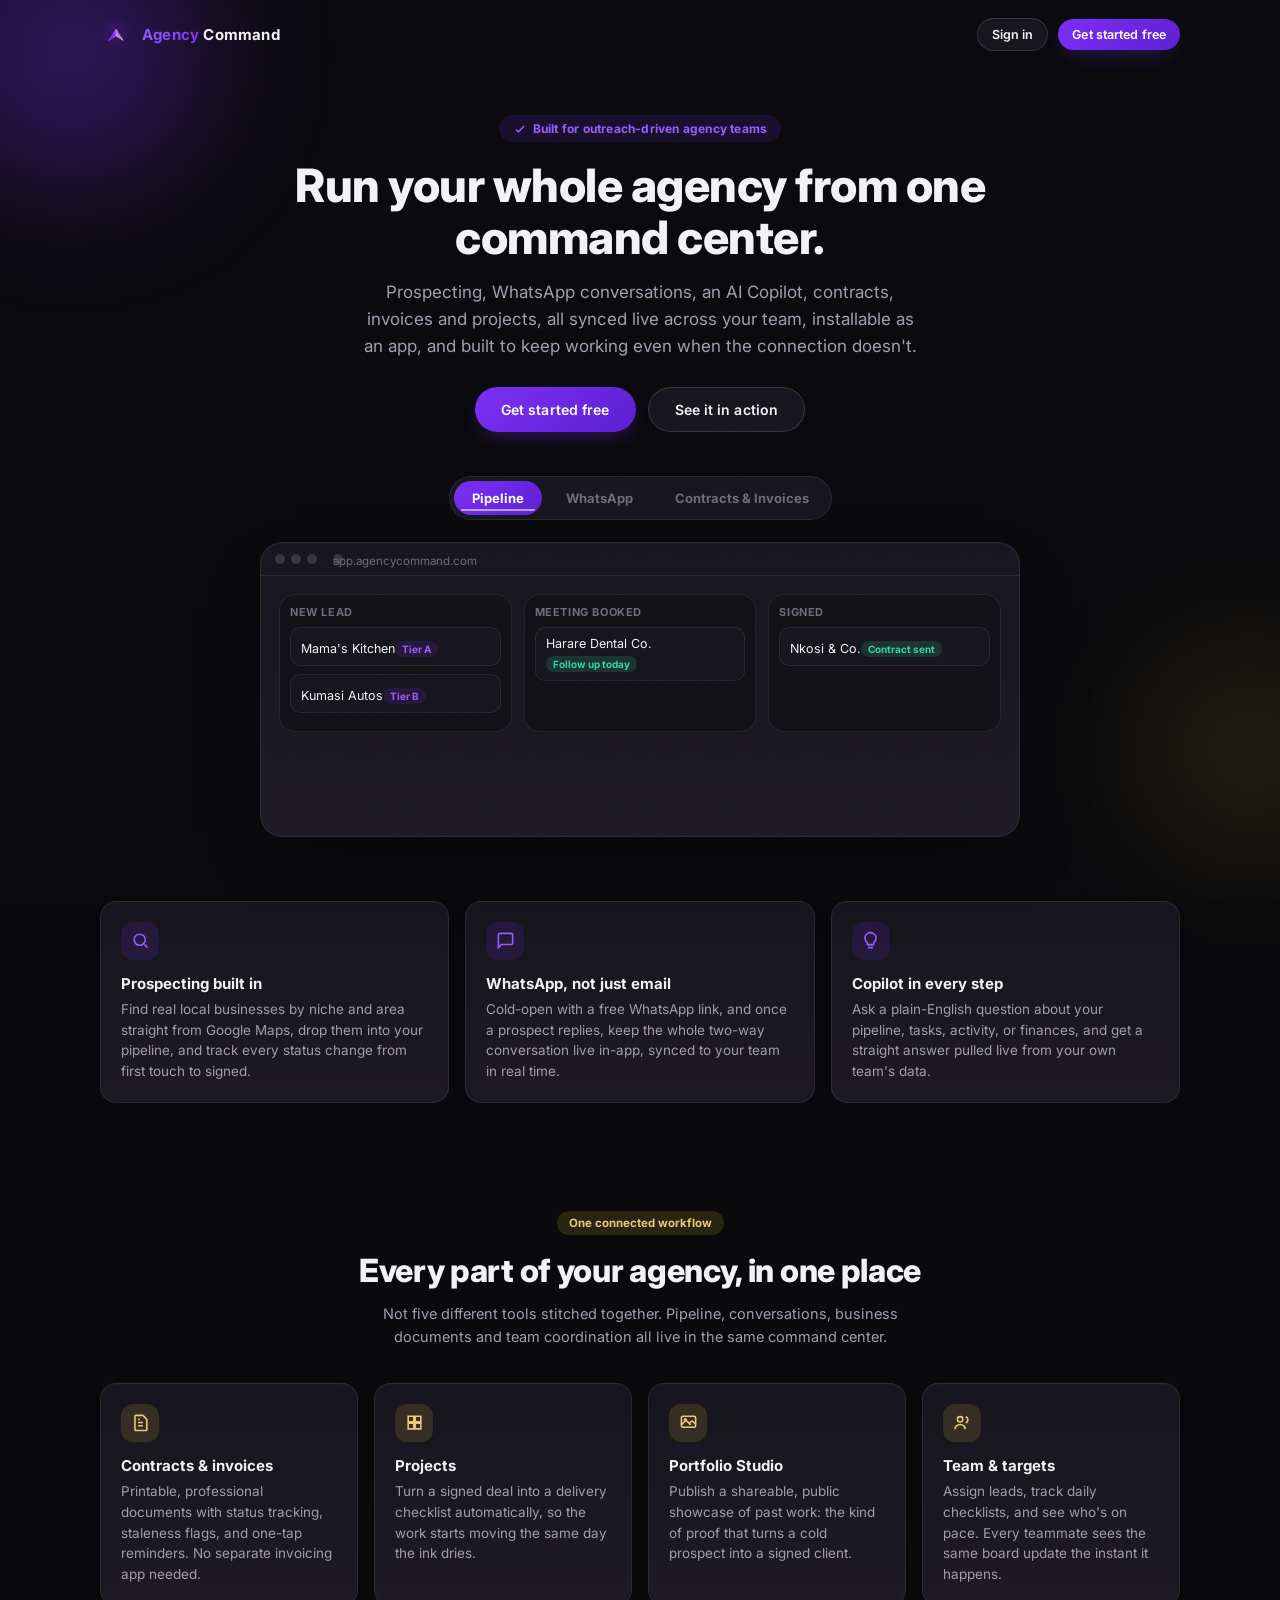
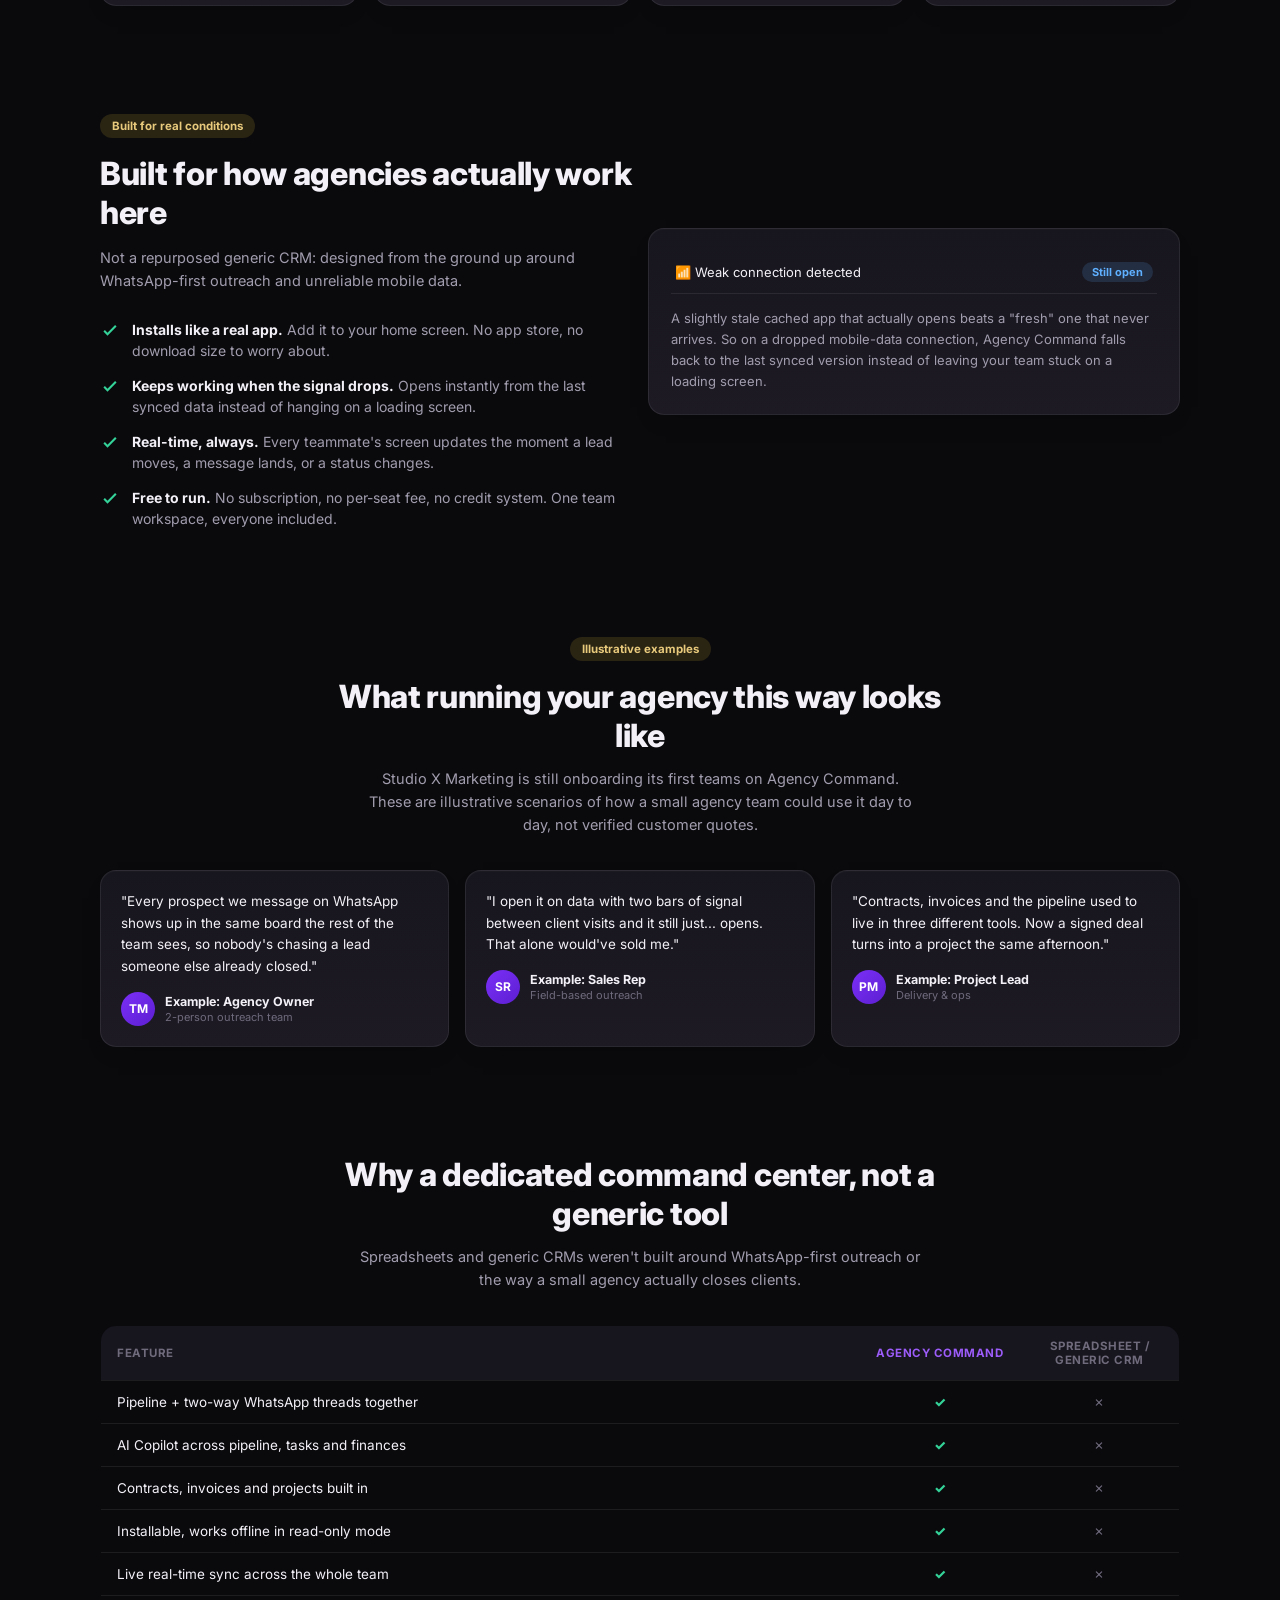
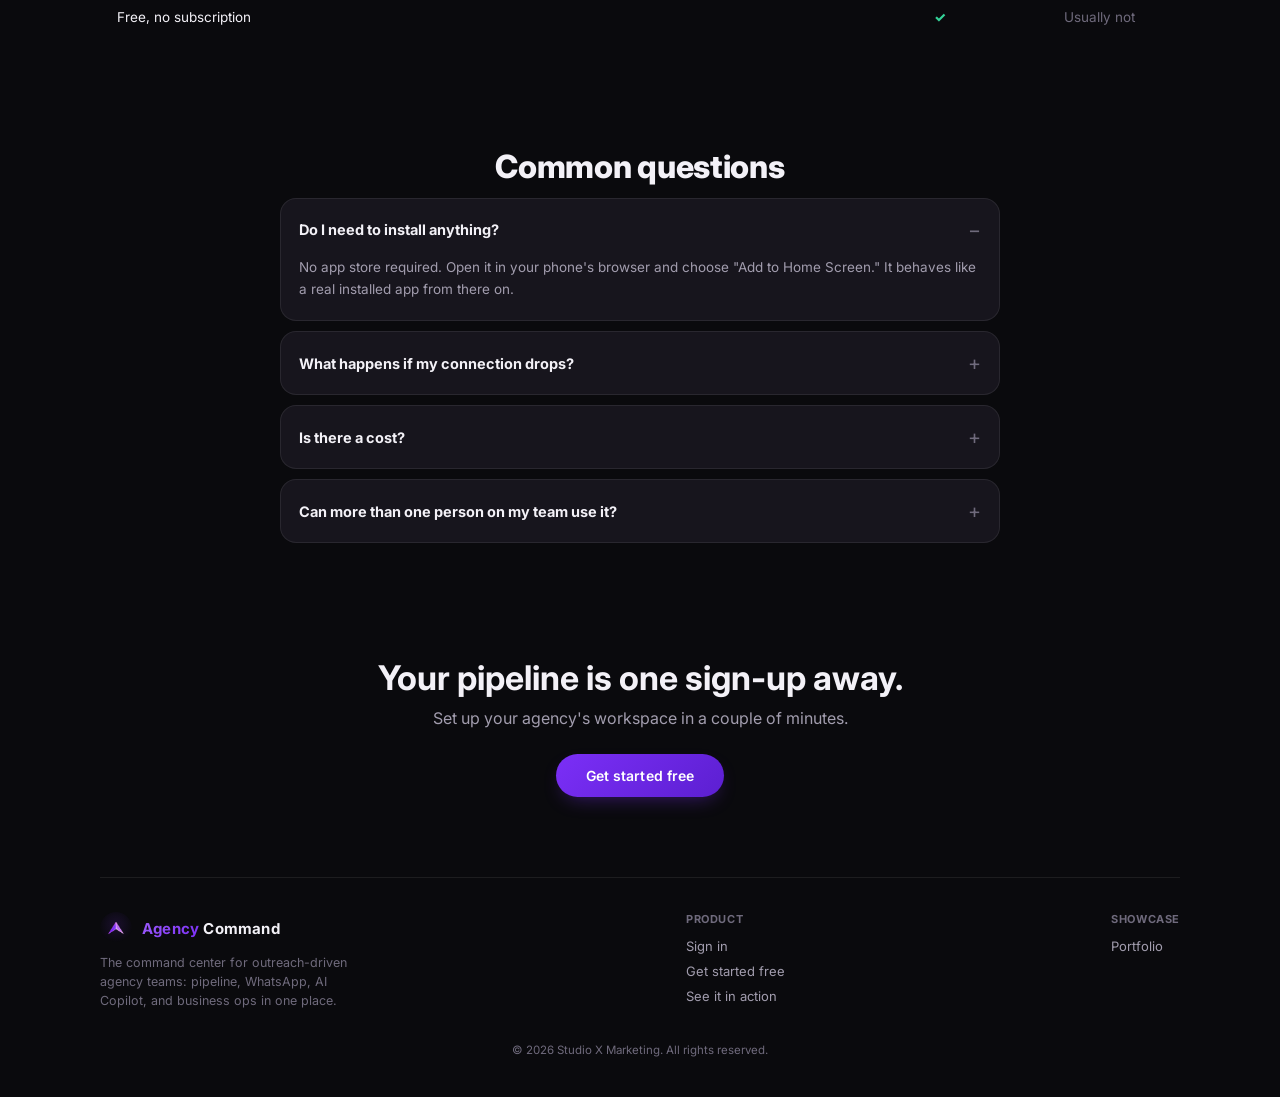
==== commit 73d1e603: "Fix full-screen layout bug, sidebar toggle clipping, scope the "+" FAB to Pipeline, add a glowing da" ====
--- a/app/index.html
+++ b/app/index.html
@@ -3,8 +3,8 @@
 <head>
 <meta charset="UTF-8" />
 <meta name="viewport" content="width=device-width, initial-scale=1, viewport-fit=cover" />
-<title>Agency Command — the command center for outreach-driven agencies</title>
-<meta name="description" content="Agency Command is the free, installable command center for agency teams: pipeline, WhatsApp conversations, AI Copilot, contracts, invoices and projects — all in one place." />
+<title>Agency Command: the command center for outreach-driven agencies</title>
+<meta name="description" content="Agency Command is the free, installable command center for agency teams: pipeline, WhatsApp conversations, AI Copilot, contracts, invoices and projects, all in one place." />
 
 <!-- This is now the site's root page, so it's the URL every already-
      installed home-screen shortcut/bookmark still points at (they were
@@ -267,7 +267,7 @@
         Built for outreach-driven agency teams
       </div>
       <h1>Run your whole agency from one command center.</h1>
-      <p class="lead">Prospecting, WhatsApp conversations, an AI Copilot, contracts, invoices and projects — all synced live across your team, installable as an app, and built to keep working even when the connection doesn't.</p>
+      <p class="lead">Prospecting, WhatsApp conversations, an AI Copilot, contracts, invoices and projects, all synced live across your team, installable as an app, and built to keep working even when the connection doesn't.</p>
       <div class="lp-hero-ctas">
         <a class="btn btn-primary" href="app.html">Get started free</a>
         <a class="btn btn-ghost" href="#see-it">See it in action</a>
@@ -300,18 +300,18 @@
               </div>
             </div>
             <div class="lp-pane" data-pane="whatsapp">
-              <div class="lp-chatline in"><div class="lp-bubble">Hi, saw your message — what packages do you offer?</div></div>
+              <div class="lp-chatline in"><div class="lp-bubble">Hi, saw your message, what packages do you offer?</div></div>
               <div class="lp-chatline out" aria-hidden="true"><div class="lp-bubble lp-typing-bubble"><span></span><span></span><span></span></div></div>
               <div class="lp-chatline out"><div class="lp-bubble">We do a starter site + social package from $250, happy to send details 🙂</div></div>
               <div class="lp-chatline in"><div class="lp-bubble">Sounds great, send it over</div></div>
               <div class="lp-chatline out" aria-hidden="true"><div class="lp-bubble lp-typing-bubble"><span></span><span></span><span></span></div></div>
-              <div class="lp-chatline out"><div class="lp-bubble">Sending the proposal now — check your inbox in a sec.</div></div>
+              <div class="lp-chatline out"><div class="lp-bubble">Sending the proposal now, check your inbox in a sec.</div></div>
             </div>
             <div class="lp-pane" data-pane="business">
-              <div class="lp-docrow"><span>Contract — Nkosi &amp; Co.</span><span class="status sent">Sent</span></div>
-              <div class="lp-docrow"><span>Invoice #0042 — Adjei Web Studio</span><span class="status paid">Paid</span></div>
-              <div class="lp-docrow"><span>Invoice #0043 — Okafor Digital</span><span class="status overdue">Overdue</span></div>
-              <div class="lp-docrow"><span>Project — Harare Dental Co.</span><span class="status sent">In Progress</span></div>
+              <div class="lp-docrow"><span>Contract: Nkosi &amp; Co.</span><span class="status sent">Sent</span></div>
+              <div class="lp-docrow"><span>Invoice #0042: Adjei Web Studio</span><span class="status paid">Paid</span></div>
+              <div class="lp-docrow"><span>Invoice #0043: Okafor Digital</span><span class="status overdue">Overdue</span></div>
+              <div class="lp-docrow"><span>Project: Harare Dental Co.</span><span class="status sent">In Progress</span></div>
             </div>
           </div>
         </div>
@@ -329,7 +329,7 @@
         <div class="card lp-feature-card lp-reveal">
           <div class="icon-badge"><svg viewBox="0 0 24 24" fill="none" stroke="currentColor" stroke-width="2"><path d="M21 15a2 2 0 0 1-2 2H7l-4 4V5a2 2 0 0 1 2-2h14a2 2 0 0 1 2 2z"/></svg></div>
           <h3>WhatsApp, not just email</h3>
-          <p>Cold-open with a free WhatsApp link, and once a prospect replies, keep the whole two-way conversation live in-app — synced to your team in real time.</p>
+          <p>Cold-open with a free WhatsApp link, and once a prospect replies, keep the whole two-way conversation live in-app, synced to your team in real time.</p>
         </div>
         <div class="card lp-feature-card lp-reveal">
           <div class="icon-badge"><svg viewBox="0 0 24 24" fill="none" stroke="currentColor" stroke-width="2"><path d="M12 2a7 7 0 0 0-7 7c0 2.4 1.2 4.5 3 5.7V17h8v-2.3c1.8-1.2 3-3.3 3-5.7a7 7 0 0 0-7-7Z"/><path d="M9 21h6M10 17v2M14 17v2"/></svg></div>
@@ -343,12 +343,12 @@
     <section class="lp-section">
       <div class="lp-center"><span class="lp-badge-tag">One connected workflow</span></div>
       <h2>Every part of your agency, in one place</h2>
-      <p class="sub">Not five different tools stitched together — pipeline, conversations, business documents and team coordination all live in the same command center.</p>
+      <p class="sub">Not five different tools stitched together. Pipeline, conversations, business documents and team coordination all live in the same command center.</p>
       <div class="lp-grid-4">
         <div class="card lp-feature-card lp-reveal">
           <div class="icon-badge gold"><svg viewBox="0 0 24 24" fill="none" stroke="currentColor" stroke-width="2"><path d="M6 3h9l5 5v13a1 1 0 0 1-1 1H6a1 1 0 0 1-1-1V4a1 1 0 0 1 1-1Z"/><path d="M9 12h6M9 16h6M9 8h2"/></svg></div>
           <h3>Contracts &amp; invoices</h3>
-          <p>Printable, professional documents with status tracking, staleness flags, and one-tap reminders — no separate invoicing app needed.</p>
+          <p>Printable, professional documents with status tracking, staleness flags, and one-tap reminders. No separate invoicing app needed.</p>
         </div>
         <div class="card lp-feature-card lp-reveal">
           <div class="icon-badge gold"><svg viewBox="0 0 24 24" fill="none" stroke="currentColor" stroke-width="2"><path d="M4 4h7v7H4zM13 4h7v7h-7zM4 13h7v7H4zM13 13h7v7h-7z"/></svg></div>
@@ -358,12 +358,12 @@
         <div class="card lp-feature-card lp-reveal">
           <div class="icon-badge gold"><svg viewBox="0 0 24 24" fill="none" stroke="currentColor" stroke-width="2"><rect x="3" y="4" width="18" height="14" rx="2"/><path d="m3 15 4.5-4.5a2 2 0 0 1 2.8 0L15 15M13 13l2-2a2 2 0 0 1 2.8 0L21 14"/><circle cx="8" cy="8.5" r="1.3"/></svg></div>
           <h3>Portfolio Studio</h3>
-          <p>Publish a shareable, public showcase of past work — the kind of proof that turns a cold prospect into a signed client.</p>
+          <p>Publish a shareable, public showcase of past work: the kind of proof that turns a cold prospect into a signed client.</p>
         </div>
         <div class="card lp-feature-card lp-reveal">
           <div class="icon-badge gold"><svg viewBox="0 0 24 24" fill="none" stroke="currentColor" stroke-width="2"><circle cx="9" cy="8" r="3.4"/><path d="M2.5 20.5c0-3.3 2.9-6 6.5-6s6.5 2.7 6.5 6"/><path d="M16 4.6c1.6.5 2.8 2 2.8 3.8s-1.2 3.3-2.8 3.8"/></svg></div>
           <h3>Team &amp; targets</h3>
-          <p>Assign leads, track daily checklists, and see who's on pace — every teammate sees the same board update the instant it happens.</p>
+          <p>Assign leads, track daily checklists, and see who's on pace. Every teammate sees the same board update the instant it happens.</p>
         </div>
       </div>
     </section>
@@ -374,11 +374,11 @@
         <div class="lp-reveal">
           <span class="lp-badge-tag">Built for real conditions</span>
           <h2 style="text-align:left;margin:0 0 14px;">Built for how agencies actually work here</h2>
-          <p class="sub" style="text-align:left;margin:0 0 26px;">Not a repurposed generic CRM — designed from the ground up around WhatsApp-first outreach and unreliable mobile data.</p>
+          <p class="sub" style="text-align:left;margin:0 0 26px;">Not a repurposed generic CRM: designed from the ground up around WhatsApp-first outreach and unreliable mobile data.</p>
           <ul class="lp-check-list">
             <li>
               <svg viewBox="0 0 24 24" fill="none" stroke="currentColor" stroke-width="2.5"><path d="m5 13 4 4L19 7"/></svg>
-              <span><b>Installs like a real app.</b> Add it to your home screen — no app store, no download size to worry about.</span>
+              <span><b>Installs like a real app.</b> Add it to your home screen. No app store, no download size to worry about.</span>
             </li>
             <li>
               <svg viewBox="0 0 24 24" fill="none" stroke="currentColor" stroke-width="2.5"><path d="m5 13 4 4L19 7"/></svg>
@@ -390,13 +390,13 @@
             </li>
             <li>
               <svg viewBox="0 0 24 24" fill="none" stroke="currentColor" stroke-width="2.5"><path d="m5 13 4 4L19 7"/></svg>
-              <span><b>Free to run.</b> No subscription, no per-seat fee, no credit system — one team workspace, everyone included.</span>
+              <span><b>Free to run.</b> No subscription, no per-seat fee, no credit system. One team workspace, everyone included.</span>
             </li>
           </ul>
         </div>
         <div class="card lp-reveal" style="padding:22px;">
           <div class="lp-docrow" style="border-color:var(--line);"><span>📶 Weak connection detected</span><span class="status sent">Still open</span></div>
-          <p style="font-size:13px;color:var(--text-dim);line-height:1.6;margin:14px 0 0;">A slightly stale cached app that actually opens beats a "fresh" one that never arrives — so on a dropped mobile-data connection, Agency Command falls back to the last synced version instead of leaving your team stuck on a loading screen.</p>
+          <p style="font-size:13px;color:var(--text-dim);line-height:1.6;margin:14px 0 0;">A slightly stale cached app that actually opens beats a "fresh" one that never arrives. So on a dropped mobile-data connection, Agency Command falls back to the last synced version instead of leaving your team stuck on a loading screen.</p>
         </div>
       </div>
     </section>
@@ -405,10 +405,10 @@
     <section class="lp-section">
       <div class="lp-center"><span class="lp-badge-tag">Illustrative examples</span></div>
       <h2>What running your agency this way looks like</h2>
-      <p class="sub">Studio X Marketing is still onboarding its first teams on Agency Command — these are illustrative scenarios of how a small agency team could use it day to day, not verified customer quotes.</p>
+      <p class="sub">Studio X Marketing is still onboarding its first teams on Agency Command. These are illustrative scenarios of how a small agency team could use it day to day, not verified customer quotes.</p>
       <div class="lp-grid-3">
         <div class="card lp-feature-card lp-testimonial-card lp-reveal">
-          <blockquote>"Every prospect we message on WhatsApp shows up in the same board the rest of the team sees — nobody's chasing a lead someone else already closed."</blockquote>
+          <blockquote>"Every prospect we message on WhatsApp shows up in the same board the rest of the team sees, so nobody's chasing a lead someone else already closed."</blockquote>
           <div class="lp-testimonial-person">
             <div class="lp-testimonial-avatar">TM</div>
             <div><b>Example: Agency Owner</b><span>2-person outreach team</span></div>
@@ -454,11 +454,11 @@
       <div class="lp-faq lp-reveal">
         <details open>
           <summary>Do I need to install anything?</summary>
-          <p>No app store required. Open it in your phone's browser and choose "Add to Home Screen" — it behaves like a real installed app from there on.</p>
+          <p>No app store required. Open it in your phone's browser and choose "Add to Home Screen." It behaves like a real installed app from there on.</p>
         </details>
         <details>
           <summary>What happens if my connection drops?</summary>
-          <p>The app opens instantly from the last data it synced, clearly marked as "last synced," so you're never stuck staring at a loading screen — live data resumes the moment you're back online.</p>
+          <p>The app opens instantly from the last data it synced, clearly marked as "last synced," so you're never stuck staring at a loading screen. Live data resumes the moment you're back online.</p>
         </details>
         <details>
           <summary>Is there a cost?</summary>
@@ -466,7 +466,7 @@
         </details>
         <details>
           <summary>Can more than one person on my team use it?</summary>
-          <p>Yes — create your agency's workspace once, then invite teammates with a simple invite code. Everyone sees the same pipeline, conversations and documents update live.</p>
+          <p>Yes: create your agency's workspace once, then invite teammates with a simple invite code. Everyone sees the same pipeline, conversations and documents update live.</p>
         </details>
       </div>
     </section>
@@ -486,7 +486,7 @@
             <div class="brand-mark"><img src="icons/mark.png" alt="" /></div>
             <div class="brand-name"><span class="text-purple-grad">Agency</span> Command</div>
           </div>
-          <p>The command center for outreach-driven agency teams — pipeline, WhatsApp, AI Copilot, and business ops in one place.</p>
+          <p>The command center for outreach-driven agency teams: pipeline, WhatsApp, AI Copilot, and business ops in one place.</p>
         </div>
         <div class="lp-footer-col">
           <h5>Product</h5>
--- a/app/css/styles.css
+++ b/app/css/styles.css
@@ -183,6 +183,19 @@
   -webkit-background-clip: text; background-clip: text; color: transparent;
 }
 
+/* Dashboard's "Welcome back" greeting — bold gradient text with a soft
+   glow behind it. text-shadow still renders around the glyph outlines even
+   though the fill itself is transparent (background-clip:text), so the two
+   combine into a "glowing gradient" look without needing an extra element. */
+.db-welcome {
+  font-size: 21px; font-weight: 800; letter-spacing: -0.3px; line-height: 1.3;
+  margin: 2px 2px 3px;
+  background: linear-gradient(135deg, #fff 10%, var(--purple-soft) 65%, var(--gold-soft));
+  -webkit-background-clip: text; background-clip: text; color: transparent;
+  text-shadow: 0 0 22px var(--purple-glow), 0 0 42px var(--purple-glow);
+}
+.db-welcome-sub { font-size: 13px; color: var(--text-faint); margin: 0 2px 18px; }
+
 .topbar-actions { display: flex; align-items: center; gap: 10px; }
 .icon-btn {
   width: 36px; height: 36px; border-radius: 50%;
@@ -241,6 +254,7 @@
   transition: transform 0.12s ease, border-color 0.12s ease;
 }
 .avatar-preset:hover { border-color: var(--purple-soft); transform: scale(1.08); }
+.avatar-preset.selected { border-color: var(--purple); }
 .avatar-preset img { width: 100%; height: 100%; display: block; }
 .badge-dot {
   position: absolute; top: -3px; right: -3px;
@@ -314,7 +328,7 @@
   .app-layout { display: flex; align-items: stretch; min-height: 100vh; }
   .app-sidebar {
     display: flex; flex-direction: column; width: var(--sidebar-w); flex: 0 0 var(--sidebar-w);
-    position: sticky; top: 0; height: 100vh;
+    position: sticky; top: 0; height: 100vh; z-index: 31;
     background: linear-gradient(180deg, var(--black-raised), var(--black));
     border-right: 1px solid var(--line);
     transition: width 0.2s ease, flex-basis 0.2s ease;
@@ -850,13 +864,20 @@
 .offline-banner.show { display: block; }
 
 /* ---- misc ------------------------------------------------------------------------*/
+/* Hidden by default now — only the Pipeline ("Prospects") view turns this
+   on via the .show class (see switchView() in main.js). It used to float
+   over every single view regardless of context, which made "add a
+   prospect" feel like a random floating button rather than a page-specific
+   action. */
 .fab {
   position: fixed; right: 18px; bottom: calc(var(--nav-h) + var(--safe-bottom) + 16px); z-index: 35;
   width: 54px; height: 54px; border-radius: 50%; border: none; cursor: pointer;
   background: linear-gradient(135deg, var(--purple), var(--gold)); color: white;
-  box-shadow: 0 10px 30px -8px var(--purple-glow); display: flex; align-items: center; justify-content: center;
+  box-shadow: 0 10px 30px -8px var(--purple-glow); align-items: center; justify-content: center;
   max-width: 560px;
-}
+  display: none;
+}
+.fab.show { display: flex; }
 .fab:active { transform: scale(0.94); }
 .divider { height: 1px; background: var(--line); margin: 14px 0; }
 .text-faint { color: var(--text-faint); }
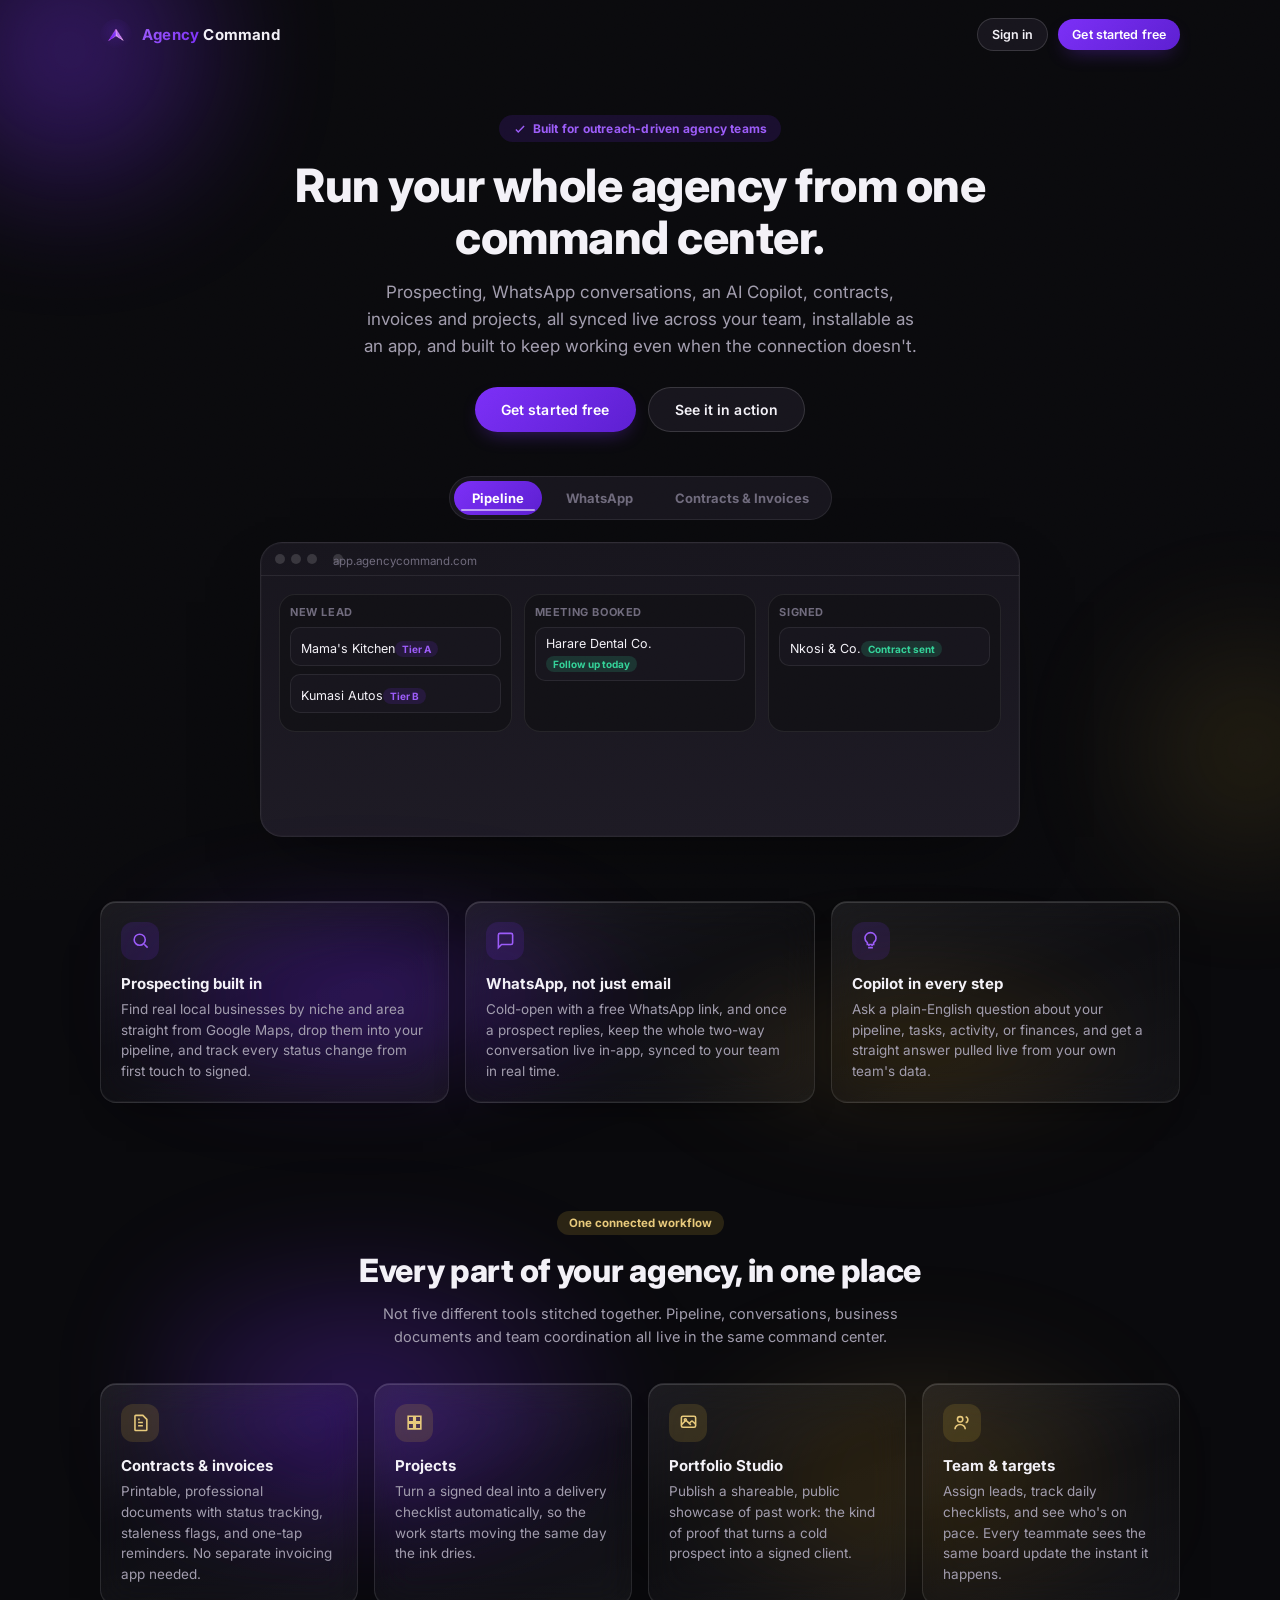
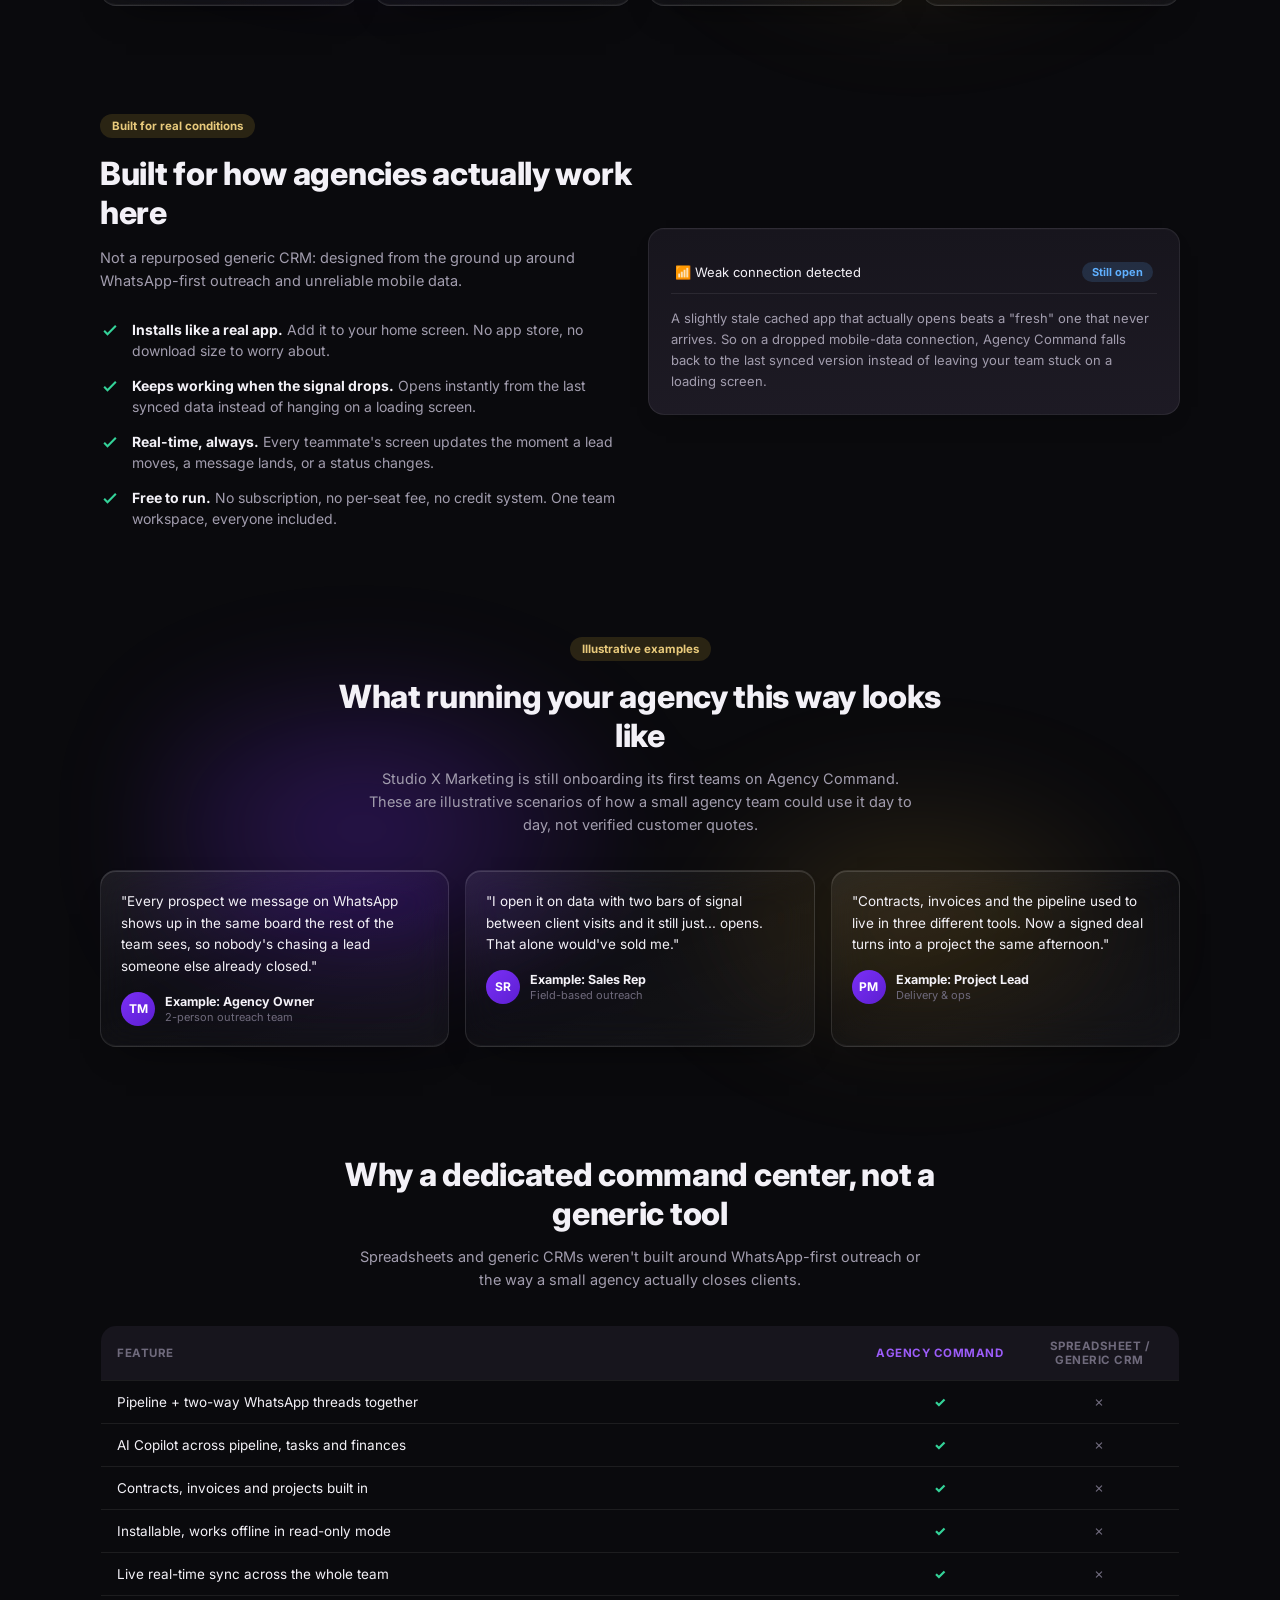
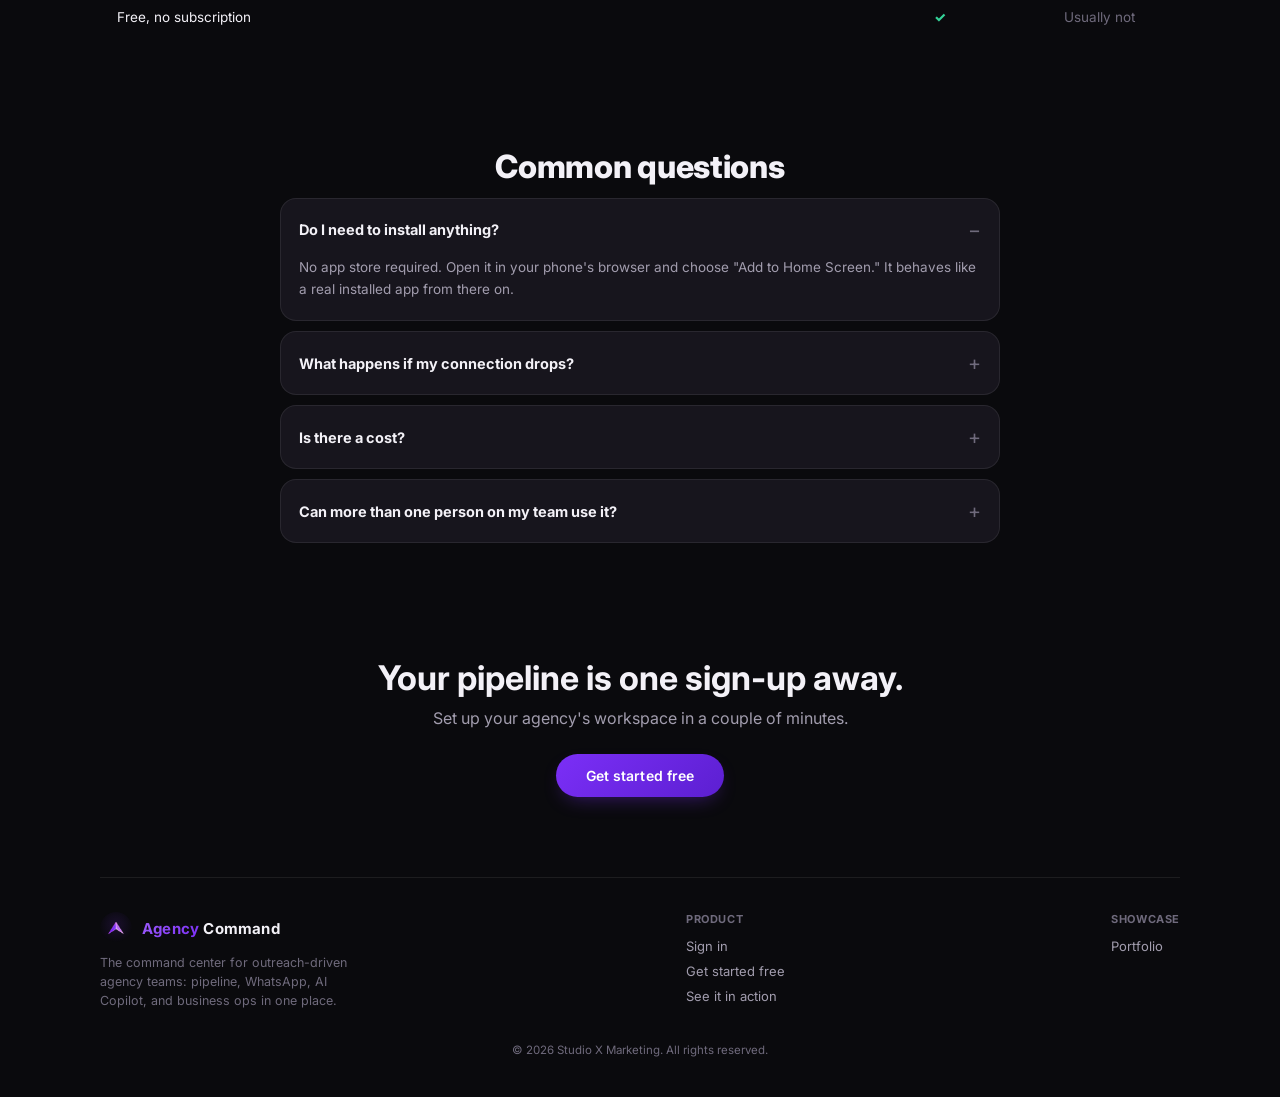
==== commit 0760f376: "Make the landing page feature cards glass panes that move The public sales page cards were flat boxe" ====
--- a/app/index.html
+++ b/app/index.html
@@ -158,10 +158,170 @@
   .lp-grid-3 { display: grid; grid-template-columns: repeat(3, 1fr); gap: 16px; }
   .lp-grid-4 { display: grid; grid-template-columns: repeat(4, 1fr); gap: 16px; }
   .lp-grid-2 { display: grid; grid-template-columns: repeat(2, 1fr); gap: 16px; }
-  .lp-feature-card { padding: 20px; transition: transform 0.25s ease, box-shadow 0.25s ease, border-color 0.25s ease; }
-  .lp-feature-card:hover { transform: translateY(-4px); box-shadow: 0 20px 40px -22px rgba(0,0,0,0.55); border-color: var(--line-strong); }
   .lp-feature-card h3 { font-size: 15px; margin: 14px 0 6px; }
   .lp-feature-card p { font-size: 13.5px; color: var(--text-dim); line-height: 1.55; margin: 0; }
+
+  /* ==========================================================================
+     GLASS PLATES
+     --------------------------------------------------------------------------
+     The feature/testimonial cards are treated as panes of glass floating above
+     the page rather than flat filled boxes.
+
+     Glass is only legible if there is something BEHIND it worth refracting. On
+     a near-black page a blurred backdrop is indistinguishable from a flat grey
+     fill, so .lp-field below lays coloured light behind each grid — without it
+     this whole section is an expensive no-op. The shared .ambient-glow pair is
+     position:fixed in the page corners and can't do that job here.
+
+     Three layers make up a plate:
+       the element  — translucent tint + backdrop blur (the glass body)
+       ::before     — a specular highlight that tracks the pointer (the sheen)
+       ::after      — a bright rim on the edge nearest the pointer
+     ========================================================================== */
+  .lp-feature-card {
+    position: relative;
+    padding: 20px;
+    isolation: isolate;
+    background: linear-gradient(160deg, rgba(255,255,255,0.075), rgba(255,255,255,0.022) 46%, rgba(255,255,255,0.045));
+    border: 1px solid rgba(255,255,255,0.10);
+    -webkit-backdrop-filter: blur(18px) saturate(155%);
+    backdrop-filter: blur(18px) saturate(155%);
+    box-shadow:
+      inset 0 1px 0 rgba(255,255,255,0.14),
+      inset 0 -1px 0 rgba(255,255,255,0.04),
+      0 18px 38px -26px rgba(0,0,0,0.85);
+    transition: transform 0.3s cubic-bezier(0.22,1,0.36,1), box-shadow 0.3s ease, border-color 0.3s ease;
+  }
+  /* The sheen. Sits under the text (z-index below) so it lights the glass
+     rather than washing out the words on it. */
+  .lp-feature-card::before {
+    content: ""; position: absolute; inset: 0; border-radius: inherit;
+    z-index: -1; opacity: 0; transition: opacity 0.35s ease;
+    background: radial-gradient(
+      340px circle at var(--mx, 50%) var(--my, 0%),
+      rgba(255,255,255,0.16), rgba(168,120,255,0.10) 38%, transparent 68%);
+  }
+  /* The rim. A hairline that brightens on the side the pointer is on, which
+     is what actually sells a flat rectangle as a thick pane with an edge. */
+  .lp-feature-card::after {
+    content: ""; position: absolute; inset: 0; border-radius: inherit;
+    z-index: -1; opacity: 0; transition: opacity 0.35s ease;
+    padding: 1px;
+    background: radial-gradient(
+      220px circle at var(--mx, 50%) var(--my, 0%),
+      rgba(255,255,255,0.55), rgba(255,255,255,0) 70%);
+    -webkit-mask: linear-gradient(#000 0 0) content-box, linear-gradient(#000 0 0);
+    -webkit-mask-composite: xor;
+    mask: linear-gradient(#000 0 0) content-box, linear-gradient(#000 0 0);
+    mask-composite: exclude;
+  }
+  /* .lp-tilting is in here as well as :hover so the light and the tilt are
+     driven by the same signal — the JS class — rather than drifting apart. */
+  .lp-feature-card:hover::before, .lp-feature-card:hover::after,
+  .lp-feature-card.lp-tilting::before, .lp-feature-card.lp-tilting::after,
+  .lp-feature-card:focus-within::before, .lp-feature-card:focus-within::after { opacity: 1; }
+
+  /* The coloured light the glass has to work with. One soft blob per grid,
+     behind the plates, so a blurred backdrop actually resolves to something.
+     pointer-events:none so it can never eat a click on the cards above it. */
+  /* isolate + z-index:-1 puts the blob behind everything in the section but
+     still in front of the page background, so it can never tint the heading
+     text sitting above the cards. */
+  .lp-field { position: relative; isolation: isolate; }
+  .lp-field::before {
+    content: ""; position: absolute; z-index: -1; pointer-events: none;
+    left: 4%; right: 4%; top: 14%; bottom: 2%;
+    background:
+      radial-gradient(ellipse 42% 60% at 22% 40%, rgba(123,47,247,0.30), transparent 70%),
+      radial-gradient(ellipse 38% 55% at 78% 60%, rgba(214,166,58,0.16), transparent 70%);
+    filter: blur(46px);
+  }
+
+  /* No light-mode variants here on purpose. This page never loads js/theme.js,
+     so data-theme is never set on it and the landing page is dark-only by
+     design — light-mode glass rules would be untestable code for a state that
+     cannot happen. If a theme toggle is ever added here, the tint and the rim
+     both need inverting: a white pane on a white page is invisible. */
+
+  /* Backdrop blur is the single most expensive thing on this page and there
+     may be ten plates on screen at once. Phones are where that hurts and also
+     where the effect is least visible, so below 760px the plates fall back to
+     an opaque fill. They still look like cards; they just stop costing a
+     composite pass each. */
+  @media (max-width: 760px) {
+    .lp-feature-card {
+      -webkit-backdrop-filter: none; backdrop-filter: none;
+      background: linear-gradient(180deg, var(--black-card), var(--black-card-2));
+    }
+    .lp-field::before { display: none; }
+  }
+
+  /* Motion: the float and the tilt. Everything here is transform/opacity only
+     and every bit of it is inside the same reduced-motion gate the rest of the
+     page uses. .lp-tilt is added by JS only on real hover-capable pointers. */
+  @media (prefers-reduced-motion: no-preference) {
+    /* Idle drift, so the plates read as suspended rather than pinned.
+       .lp-afloat is added by JS, never in the markup, and only once two
+       conditions hold: the plate has finished its scroll-reveal slide, and it
+       is currently on screen. Both matter.
+         - The reveal slides the card up by animating `transform`, and a
+           running CSS animation always beats a transition. Start the float
+           first and the slide silently never happens.
+         - A drifting plate with a backdrop blur makes the browser re-blur
+           everything behind it every frame. Worth paying for the two or three
+           someone is looking at; not for the seven scrolled out of sight. */
+    .lp-feature-card.lp-afloat { animation: lp-float 7s ease-in-out 0.9s infinite; }
+    /* Staggered starts, so the grid drifts like several separate panes rather
+       than pulsing in unison like one object. These are positive delays on
+       purpose: during the delay an animation doesn't touch `transform` at all,
+       which is what leaves the reveal slide and the settle-back below free to
+       run. A negative delay would seize the property immediately. */
+    .lp-grid-3 > .lp-feature-card:nth-child(2), .lp-grid-4 > .lp-feature-card:nth-child(2) { animation-delay: 2.0s; }
+    .lp-grid-3 > .lp-feature-card:nth-child(3), .lp-grid-4 > .lp-feature-card:nth-child(3) { animation-delay: 3.1s; }
+    .lp-grid-4 > .lp-feature-card:nth-child(4) { animation-delay: 4.2s; }
+    @keyframes lp-float {
+      0%, 100% { transform: translate3d(0, 0, 0); }
+      50%      { transform: translate3d(0, -6px, 0); }
+    }
+    /* Once a plate is floating it also needs a snappier spring than the 0.6s
+       scroll-reveal transition it inherits, so that letting go of a tilted
+       plate settles it level inside the 0.9s animation delay above instead of
+       being cut off mid-settle when the float restarts. */
+    .lp-feature-card.lp-afloat {
+      transition: transform 0.4s cubic-bezier(0.22,1,0.36,1), box-shadow 0.3s ease, border-color 0.3s ease;
+    }
+
+    /* While the pointer is over a plate the float hands over to the tilt,
+       which is driven from JS. Two animations can't both own `transform`, so
+       the float is switched off rather than fought with.
+       .lp-revealed is in the selector purely to win a specificity fight: the
+       scroll-reveal utility further down this file ends with
+       `.lp-reveal.lp-revealed { transform: none; }`, which is two classes and
+       comes later, so a two-class tilt selector loses to it and the tilt
+       silently does nothing at all. A plate can't be hovered before it has
+       been revealed, so requiring the class here costs nothing. */
+    .lp-feature-card.lp-revealed.lp-tilting {
+      animation: none;
+      transform:
+        perspective(900px)
+        rotateX(var(--rx, 0deg))
+        rotateY(var(--ry, 0deg))
+        translate3d(0, -6px, 0)
+        scale(1.018);
+      box-shadow:
+        inset 0 1px 0 rgba(255,255,255,0.20),
+        0 30px 55px -28px rgba(0,0,0,0.9);
+      border-color: rgba(255,255,255,0.18);
+      /* No transform transition while tilting: the tilt tracks the cursor
+         live and must not lag a third of a second behind it. */
+      transition: box-shadow 0.3s ease, border-color 0.3s ease;
+    }
+  }
+
+  /* Nothing extra for touch on purpose. There's no hover to track, and a
+     press-down state on a card that isn't a link or a button just promises a
+     tap that does nothing. Phones already get the idle drift, which is the
+     part of this that reads at arm's length anyway. */
 
   /* testimonials (illustrative examples only — Studio X has no verified
      customer quotes yet, so these are explicitly labeled as such rather
@@ -319,7 +479,10 @@
     </header>
 
     <!-- ============ FEATURE TRIO ============ -->
-    <section class="lp-section">
+    <!-- lp-field lays soft coloured light behind the grid. The cards are glass,
+         and glass over a flat near-black page just looks like grey plastic —
+         the blur needs something worth refracting. -->
+    <section class="lp-section lp-field">
       <div class="lp-grid-3">
         <div class="card lp-feature-card lp-reveal">
           <div class="icon-badge"><svg viewBox="0 0 24 24" fill="none" stroke="currentColor" stroke-width="2"><circle cx="11" cy="11" r="7"/><path d="m21 21-4.3-4.3"/></svg></div>
@@ -340,7 +503,7 @@
     </section>
 
     <!-- ============ CONNECTED FEATURES ============ -->
-    <section class="lp-section">
+    <section class="lp-section lp-field">
       <div class="lp-center"><span class="lp-badge-tag">One connected workflow</span></div>
       <h2>Every part of your agency, in one place</h2>
       <p class="sub">Not five different tools stitched together. Pipeline, conversations, business documents and team coordination all live in the same command center.</p>
@@ -402,7 +565,7 @@
     </section>
 
     <!-- ============ TESTIMONIALS (illustrative examples, not real customer quotes) ============ -->
-    <section class="lp-section">
+    <section class="lp-section lp-field">
       <div class="lp-center"><span class="lp-badge-tag">Illustrative examples</span></div>
       <h2>What running your agency this way looks like</h2>
       <p class="sub">Studio X Marketing is still onboarding its first teams on Agency Command. These are illustrative scenarios of how a small agency team could use it day to day, not verified customer quotes.</p>
@@ -582,11 +745,19 @@
       startTimer();
     })();
 
-    // Scroll-reveal: fade/slide each .lp-reveal element up into place the
-    // first time it enters the viewport. Skipped entirely for
-    // prefers-reduced-motion — those elements have no hidden state in CSS
-    // to begin with (see the media-query-gated .lp-reveal rules above), so
-    // there's nothing for this to do and no class needs adding.
+    // Scroll-reveal, plus the idle drift of the glass plates.
+    //
+    // These two live together because they fight over one CSS property. The
+    // reveal slides an element up by animating `transform`; the plate float
+    // animates `transform` too, and a running CSS animation always beats a
+    // transition. Start the float first and the slide silently never happens —
+    // the card just fades in. So a plate is only handed the float class once
+    // its reveal has finished, and only while it's actually on screen.
+    //
+    // Both are skipped entirely for prefers-reduced-motion: those elements
+    // have no hidden state in CSS to begin with (see the media-query-gated
+    // .lp-reveal rules above), and .lp-afloat is inert behind the same gate,
+    // so there is nothing for any of this to do.
     (function () {
       const reduceMotion = window.matchMedia && window.matchMedia("(prefers-reduced-motion: reduce)").matches;
       if (reduceMotion) return;
@@ -596,15 +767,104 @@
         targets.forEach((el) => el.classList.add("lp-revealed"));
         return;
       }
+
+      // Which plates are on screen right now. A plate with a backdrop blur
+      // costs the browser a fresh blur of everything behind it on every frame
+      // it moves, so the seven that are scrolled out of sight stop drifting.
+      const onScreen = new Set();
+      const plates = Array.from(document.querySelectorAll(".lp-feature-card"));
+      const floatIO = new IntersectionObserver((entries) => {
+        entries.forEach((entry) => {
+          const el = entry.target;
+          if (entry.isIntersecting) {
+            onScreen.add(el);
+            if (el.classList.contains("lp-revealed")) el.classList.add("lp-afloat");
+          } else {
+            onScreen.delete(el);
+            el.classList.remove("lp-afloat");
+          }
+        });
+      }, { rootMargin: "80px" });
+      plates.forEach((el) => floatIO.observe(el));
+
+      // 0.6s reveal transition + up to 0.24s of row stagger, rounded up.
+      const REVEAL_MS = 900;
       const io = new IntersectionObserver((entries) => {
         entries.forEach((entry) => {
           if (!entry.isIntersecting) return;
-          entry.target.classList.add("lp-revealed");
-          io.unobserve(entry.target);
+          const el = entry.target;
+          el.classList.add("lp-revealed");
+          io.unobserve(el);
+          if (el.classList.contains("lp-feature-card")) {
+            // Re-check on screen: someone can scroll straight past a card
+            // between the reveal firing and this landing, and a plate nobody
+            // can see shouldn't be left drifting.
+            window.setTimeout(() => { if (onScreen.has(el)) el.classList.add("lp-afloat"); }, REVEAL_MS);
+          }
         });
       }, { threshold: 0.15, rootMargin: "0px 0px -40px 0px" });
       targets.forEach((el) => io.observe(el));
     })();
+
+    // Pointer-reactive glass. Moving the cursor over a plate slides the sheen
+    // and the bright rim to meet it and tips the plate slightly toward it,
+    // which is what sells a flat rectangle as a thick pane with an edge.
+    //
+    // All of it is four CSS custom properties — no layout, no reflow. Skipped
+    // on reduced motion, and skipped on touch, where there is no hovering
+    // pointer to track and the CSS falls back to a plain press-down instead.
+    (function () {
+      const mq = window.matchMedia;
+      if (!mq) return;
+      if (mq("(prefers-reduced-motion: reduce)").matches) return;
+      if (!mq("(hover: hover) and (pointer: fine)").matches) return;
+      const plates = Array.from(document.querySelectorAll(".lp-feature-card"));
+      if (!plates.length) return;
+
+      // Degrees. Past about six it stops reading as a pane of glass catching
+      // the light and starts reading as a card being knocked over.
+      const MAX_TILT = 5;
+      let frame = 0;
+      let pending = null;
+
+      function apply() {
+        frame = 0;
+        const p = pending;
+        pending = null;
+        if (!p) return;
+        const fx = p.x / p.w;
+        const fy = p.y / p.h;
+        p.el.style.setProperty("--mx", (fx * 100).toFixed(1) + "%");
+        p.el.style.setProperty("--my", (fy * 100).toFixed(1) + "%");
+        // Tip away from the cursor: pointer on the right raises the left edge,
+        // the way a real pane would pivot around the point you press.
+        p.el.style.setProperty("--ry", ((fx - 0.5) * 2 * MAX_TILT).toFixed(2) + "deg");
+        p.el.style.setProperty("--rx", ((0.5 - fy) * 2 * MAX_TILT).toFixed(2) + "deg");
+      }
+
+      plates.forEach((el) => {
+        el.addEventListener("pointerenter", (e) => {
+          if (e.pointerType === "touch") return;
+          el.classList.add("lp-tilting");
+        });
+        el.addEventListener("pointermove", (e) => {
+          if (e.pointerType === "touch") return;
+          const r = el.getBoundingClientRect();
+          if (!r.width || !r.height) return;
+          // At most one update per painted frame. pointermove fires far more
+          // often than the screen refreshes and every extra one is thrown away.
+          pending = { el: el, x: e.clientX - r.left, y: e.clientY - r.top, w: r.width, h: r.height };
+          if (!frame) frame = requestAnimationFrame(apply);
+        });
+        el.addEventListener("pointerleave", () => {
+          el.classList.remove("lp-tilting");
+          // Return the angles to level so the plate settles rather than snaps.
+          // The sheen and rim fade out on their own via the CSS :hover opacity.
+          el.style.setProperty("--rx", "0deg");
+          el.style.setProperty("--ry", "0deg");
+        });
+      });
+    })();
   </script>
 </body>
 </html>
--- a/app/css/styles.css
+++ b/app/css/styles.css
@@ -196,6 +196,55 @@
 }
 .db-welcome-sub { font-size: 13px; color: var(--text-faint); margin: 0 2px 18px; }
 
+/* The Dashboard's collapsible "Data Health" header. The little chevron points
+   down while the section is closed and flips to point up once it's open, so
+   the card itself shows which way tapping it will go. */
+.db-collapse-arrow { color: var(--text-faint); display: flex; align-items: center; transition: transform 0.2s ease; }
+.db-collapse-head.open .db-collapse-arrow { transform: rotate(180deg); }
+
+/* ---------------------------------------------------------------------------
+   Pitch Practice — the face-down card you tap to draw, and the objection card
+   it turns into. The face-down state is deliberately a bit theatrical (big
+   mark, gradient, lifts on hover): drawing a card should feel like drawing a
+   card, and that half-second of "what am I about to get" is the whole reason
+   this reads as practice rather than as another form to fill in.
+   --------------------------------------------------------------------------- */
+.pp-card-back {
+  cursor: pointer; text-align: center; padding: 34px 20px;
+  background: linear-gradient(150deg, var(--black-raised), var(--black-card) 60%, rgba(124, 58, 237, 0.16));
+  border: 1px dashed var(--line-strong, var(--line));
+  transition: transform 0.16s ease, box-shadow 0.16s ease;
+}
+.pp-card-back:hover { transform: translateY(-2px); box-shadow: 0 14px 34px -18px var(--purple-glow); }
+.pp-card-back:active { transform: scale(0.985); }
+.pp-card-mark {
+  width: 54px; height: 54px; margin: 0 auto; border-radius: 16px;
+  display: flex; align-items: center; justify-content: center;
+  font-size: 26px; font-weight: 800; color: #fff;
+  background: linear-gradient(135deg, var(--purple), var(--gold));
+  box-shadow: 0 10px 26px -10px var(--purple-glow);
+}
+/* The drawn card. The fade-and-rise is what sells it as having just been
+   turned over, without needing a real 3D flip (which reads as gimmicky on a
+   work tool and janks on cheap Android phones). */
+.pp-card-face { animation: ppReveal 0.26s ease; }
+@keyframes ppReveal {
+  from { opacity: 0; transform: translateY(8px) scale(0.99); }
+  to { opacity: 1; transform: none; }
+}
+.pp-card-quote {
+  font-size: 16px; line-height: 1.5; font-weight: 600; color: var(--text);
+  padding-left: 12px; border-left: 3px solid var(--purple);
+}
+
+/* Hidden by default — only the desktop breakpoint below turns it on, where
+   the brand has moved into the sidebar and left this bar otherwise empty. */
+.topbar-page {
+  display: none;
+  font-size: 17px; font-weight: 700; letter-spacing: -0.2px; color: var(--text);
+  min-width: 0; overflow: hidden; text-overflow: ellipsis; white-space: nowrap;
+}
+
 .topbar-actions { display: flex; align-items: center; gap: 10px; }
 .icon-btn {
   width: 36px; height: 36px; border-radius: 50%;
@@ -336,10 +385,12 @@
   .app-main-col { flex: 1; min-width: 0; max-width: calc(100% - var(--sidebar-w)); transition: max-width 0.2s ease; }
   .sidebar-toggle { display: flex; }
 
-  /* the sidebar now owns the brand + primary nav, so the topbar narrows
-     down to just page-level actions (due today, quick menu). */
+  /* the sidebar now owns the brand + primary nav, so the topbar swaps the
+     brand block for the name of the page you're on, with the page-level
+     actions (due today, quick menu) staying over on the right. */
   .app-main-col .topbar .brand { display: none; }
-  .app-main-col .topbar { justify-content: flex-end; padding-left: 22px; padding-right: 22px; }
+  .app-main-col .topbar .topbar-page { display: block; }
+  .app-main-col .topbar { justify-content: space-between; gap: 16px; padding-left: 22px; padding-right: 22px; }
   .app-main-col .bottom-nav { display: none; }
   .app-main-col main { padding-bottom: 30px; }
   .app-main-col .fab { bottom: 24px; max-width: none; }
@@ -407,6 +458,13 @@
 .nav-btn svg { width: 21px; height: 21px; }
 .nav-btn.active { color: var(--gold-soft); }
 .nav-btn.active svg { filter: drop-shadow(0 0 6px var(--purple-glow)); }
+/* Six buttons need ~323px of label at the normal size, so the smallest phones
+   (iPhone SE 1st gen and similar, 320px) would clip "More" off the right edge.
+   Shrink the type a touch rather than dropping a button. */
+@media (max-width: 370px) {
+  .nav-btn { font-size: 9px; letter-spacing: 0; }
+  .nav-btn svg { width: 19px; height: 19px; }
+}
 
 /* ---- cards / surfaces ----------------------------------------------------*/
 .card {
@@ -443,7 +501,13 @@
 .btn:hover { filter: brightness(1.08); }
 .btn:active { transform: scale(0.98); }
 .btn-primary { background: linear-gradient(135deg, var(--purple), #5c1fd1); color: white; box-shadow: 0 8px 20px -8px var(--purple-glow); }
-.btn-gold { background: linear-gradient(135deg, var(--gold-soft), var(--gold)); color: #1a1405; }
+/* Tinted rather than a solid gold slab. Purple is the app's one "this is
+   THE action" fill; when gold competed with it as a second solid block the
+   eye had two things shouting at once and neither won. Same tint + colored
+   text + hairline border shape as .btn-danger/.btn-success below, so the
+   secondary buttons all read as one family. */
+.btn-gold { background: var(--gold-dim); color: var(--gold-soft); border: 1px solid rgba(212, 175, 55, 0.35); }
+.btn-gold:hover { background: rgba(212, 175, 55, 0.24); filter: none; }
 .btn-ghost { background: var(--black-card); color: var(--text); border: 1px solid var(--line-strong); }
 .btn-ghost:hover { background: var(--black-card-2); filter: none; }
 .btn-danger { background: var(--danger-dim); color: var(--danger); border: 1px solid rgba(255,92,108,0.35); }
@@ -454,10 +518,26 @@
 .btn[disabled] { opacity: 0.45; pointer-events: none; }
 
 /* ---- WhatsApp button ------------------------------------------------------*/
+/* Was a solid green gradient with a green glow under it. On a dark purple
+   app that fill was the loudest thing on the screen, which made every
+   prospect panel look like its main job was to be a WhatsApp button.
+   Now tinted to match the other secondary buttons, keeping WhatsApp's green
+   so it's still instantly recognisable, just no longer shouting. */
 .btn-whatsapp {
-  background: linear-gradient(135deg, #25d366, #128c4a); color: white;
-  box-shadow: 0 8px 20px -8px rgba(37, 211, 102, 0.5);
-}
+  background: rgba(37, 211, 102, 0.15); color: #3ddc7f;
+  border: 1px solid rgba(37, 211, 102, 0.38);
+}
+.btn-whatsapp:hover { background: rgba(37, 211, 102, 0.23); filter: none; }
+
+/* On white, #3ddc7f and --gold-soft are both too pale to read as text, so
+   these two swap to the deeper end of the same hue rather than being left
+   as washed-out labels. The tinted backgrounds carry over unchanged: they
+   are translucent overlays and already sit correctly on either surface.
+   Both shades are picked to clear WCAG AA (4.5:1) against the tint-over-white
+   these labels actually sit on — measured 4.86:1 and 5.35:1. The obvious
+   lighter picks looked fine on screen but only reached ~4.0:1 and ~4.4:1. */
+:root[data-theme="light"] .btn-whatsapp { color: #0b7a3b; }
+:root[data-theme="light"] .btn-gold { color: #7a6011; }
 
 /* ---- forms ----------------------------------------------------------------*/
 .field { margin-bottom: 13px; }
@@ -502,10 +582,26 @@
 .search-bar input:focus { border-color: var(--purple); }
 .search-bar svg { position: absolute; left: 13px; top: 50%; transform: translateY(-50%); width: 16px; height: 16px; color: var(--text-faint); }
 
+/* Keyboard-shortcut hint pinned inside the right edge of a search box.
+   Non-interactive (pointer-events:none) so clicking it still lands in the
+   input underneath, and it disappears on focus so it never overlaps text. */
+.search-kbd {
+  position: absolute; right: 10px; top: 50%; transform: translateY(-50%);
+  pointer-events: none;
+  min-width: 20px; padding: 2px 6px; border-radius: 6px;
+  background: var(--black-raised); border: 1px solid var(--line);
+  color: var(--text-faint); font-family: var(--font);
+  font-size: 11px; font-weight: 700; line-height: 1.5; text-align: center;
+}
+.search-bar input:focus ~ .search-kbd { display: none; }
+
 /* ---- global search (sidebar dropdown + mobile sheet share these row/label
    classes; the dropdown wrapper only applies to the sidebar version) ------*/
 .sidebar-search { position: relative; padding: 0 10px 12px; }
 .sidebar-search .search-bar { margin-bottom: 0; }
+/* room on the right for the "/" shortcut hint chip so long queries scroll
+   under the padding rather than under the chip itself. */
+.sidebar-search .search-bar input { padding-right: 42px; }
 .gsearch-dropdown {
   display: none; position: absolute; left: 10px; right: 10px; top: calc(100% + 4px);
   max-height: 65vh; overflow-y: auto; z-index: 50;
@@ -560,6 +656,58 @@
 .prospect-name { font-weight: 700; font-size: 15px; }
 .prospect-meta { font-size: 12px; color: var(--text-faint); margin-top: 2px; }
 .prospect-flags { display: flex; gap: 6px; margin-top: 8px; flex-wrap: wrap; }
+
+/* ---- Pipeline "List view" (compact density) --------------------------------
+   The same prospect cards, reflowed into scannable rows. Deliberately a
+   container class and nothing else: the card markup is identical in both
+   views, so there is exactly one card to maintain and no way for the two to
+   drift apart. Tapping a row opens the full detail panel, so List view is a
+   way of *finding* a lead, and the card/detail is where you work it.
+
+   What a row drops: the heat bar and the WhatsApp/Details buttons. What it
+   keeps: the tier stripe, the name, where they are, the status pill and every
+   warning flag — i.e. everything that would change whether you pick this row
+   out of the list at all. */
+/* Card view flows into 2-3 columns on a wide screen (see the responsive block
+   at the bottom of this file). List view deliberately does not: a list you
+   scan top-to-bottom stops being scannable the moment it snakes across
+   columns, and one full-width row per prospect is what pairs with the detail
+   panel sliding in on the right. Higher specificity than the media-query
+   rule, so it wins at every width without needing its own breakpoint.
+   align-items must be restated too: the wide-screen grid rule sets it to
+   `start`, which in a flex column shrinks each row to its text width instead
+   of running it the full width of the list. */
+.prospect-list.compact {
+  display: flex; flex-direction: column; align-items: stretch; gap: 0;
+}
+.prospect-list.compact .prospect-card {
+  padding: 9px 12px 9px 14px;
+  border-radius: 0;
+}
+/* Overlap the 1px borders so the rows read as one continuous list rather than
+   a stack of separate boxes with doubled-up lines between them. */
+.prospect-list.compact .prospect-card + .prospect-card { margin-top: -1px; }
+.prospect-list.compact .prospect-card:first-child {
+  border-top-left-radius: var(--radius-md); border-top-right-radius: var(--radius-md);
+}
+.prospect-list.compact .prospect-card:last-child {
+  border-bottom-left-radius: var(--radius-md); border-bottom-right-radius: var(--radius-md);
+}
+/* A hovered row needs to look pickable — in card view the card itself is the
+   affordance, in list view the highlight is. Raised above its neighbours so
+   the overlapped borders don't clip the highlight edge. */
+.prospect-list.compact .prospect-card:hover { background: var(--black-raised); z-index: 1; }
+.prospect-list.compact .prospect-name { font-size: 14px; }
+.prospect-list.compact .prospect-meta { font-size: 11.5px; }
+.prospect-list.compact .heat-bar-wrap { display: none; }
+.prospect-list.compact .btn-block-row { display: none; }
+.prospect-list.compact .prospect-flags { margin-top: 5px; gap: 5px; }
+/* Select mode still needs room for the checkbox on the left. The generic
+   `.prospect-card.select-mode` rule below can't do it on its own here: the
+   compact padding shorthand above is a more specific selector, so it would
+   win and the checkbox would sit on top of the business name. */
+.prospect-list.compact .prospect-card.select-mode { padding-left: 38px; }
+.prospect-list.compact .select-check { top: 10px; }
 
 /* Pipeline bulk-select mode — a checkbox overlay on each card, plus a fixed
    action bar above the bottom nav so status/assign/mark-dead changes can be
@@ -652,6 +800,51 @@
 .sheet-title { font-weight: 800; font-size: 16px; }
 .sheet-body { overflow-y: auto; padding: 14px 16px calc(20px + var(--safe-bottom)); }
 .sheet-close { background: var(--black-card); border: 1px solid var(--line); width: 30px; height: 30px; border-radius: 50%; color: var(--text-dim); cursor: pointer; }
+
+/* ---- desktop: the same sheet, as a right-hand drawer ---------------------
+   Matching the reference app, which opens lead/contract/invoice detail in a
+   tall panel down the right rather than a panel up from the bottom. A bottom
+   sheet is right on a phone (thumb reach, and there's no width to spare) but
+   wrong on a laptop, where it lands as a short letterbox with the long list
+   it belongs to hidden behind it.
+
+   This is deliberately a pure re-skin of the EXISTING #sheet element, not a
+   second component. openSheet()/closeSheet() and all 26 call sites are
+   untouched, so every screen that opens a sheet gets the drawer at once and
+   there is no chance of the two drifting apart. Same .open class, same
+   backdrop-click and Escape-to-close, same onClose callback.
+
+   Switches on at the same 960px breakpoint as the sidebar, so a layout
+   either has the desktop chrome or it doesn't. -------------------------- */
+@media (min-width: 960px) {
+  .sheet {
+    /* left:auto is load-bearing: the phone rule sets left:0 AND right:0,
+       which would otherwise stretch this the full width of the window. */
+    left: auto; right: 0; top: 0; bottom: 0;
+    width: min(460px, 92vw); max-width: none;
+    margin: 0;                 /* clears the `margin: 0 auto` that centres it on phones */
+    max-height: none;
+    border-top: none;
+    border-left: 1px solid var(--line-strong);
+    border-radius: 0;
+    /* slide in from the right edge instead of up from the bottom */
+    transform: translateX(100%);
+    box-shadow: -20px 0 60px -20px rgba(123, 47, 247, 0.35);
+  }
+  .sheet.open { transform: translateX(0); }
+
+  /* The grab handle says "drag me down to dismiss", which is a lie on a
+     panel that opens sideways. The ✕ in the header does the job here. */
+  .sheet-handle { display: none; }
+
+  .sheet-header { padding: 16px 18px 12px; }
+  .sheet-body { padding: 16px 18px 28px; }
+
+  /* Lighter scrim than the phone's 0.6. The point of the drawer is that you
+     can still read the row you opened it from, so the list behind stays
+     legible rather than being blacked out. */
+  .sheet-backdrop { background: rgba(0, 0, 0, 0.4); }
+}
 
 .modal-backdrop {
   position: fixed; inset: 0; z-index: 70; background: rgba(0,0,0,0.65);
@@ -728,6 +921,209 @@
 
 .progress-track { height: 8px; border-radius: 5px; background: rgba(255,255,255,0.07); overflow: hidden; margin-top: 8px; }
 .progress-fill { height: 100%; background: linear-gradient(90deg, var(--purple), var(--gold)); border-radius: 5px; transition: width 0.3s ease; }
+
+/* ---- donut chart + color-coded legend ---------------------------------------
+   Used by the dashboard's Status Breakdown. Every other bar in the app is the
+   same purple->gold .progress-fill gradient, which is right for a *quantity*
+   (a goal filling up, a project completing) but wrong here: these six bars are
+   six different categories, not six samples of one thing. The app already
+   assigns each status its own color on .status-pill, so a status read as blue
+   on a pill and purple on a bar in the same screen. These rules let the caller
+   pass the pill's color straight through as --legend-color so the two agree.
+
+   The track deliberately does NOT reuse .progress-track. That rule hardcodes
+   rgba(255,255,255,0.07), which is invisible on light mode's white cards; it
+   has 12 callers so fixing it globally is its own job, and inheriting the bug
+   into new markup would just deepen it. */
+:root { --chart-track: rgba(255, 255, 255, 0.07); }
+:root[data-theme="light"] { --chart-track: rgba(23, 21, 33, 0.09); }
+
+/* The status palette, as filled shapes rather than text. Light mode can't just
+   reuse --info/--warn/--success the way .status-pill does: a pill puts the
+   color on *text* over a dim tint, but a donut arc is a solid block on a near
+   white card, and measured against #f4f3f7 the stock colors come out at
+   1.62:1 (warn), 1.74:1 (success) and 2.08:1 (info) — well under the 3:1 WCAG
+   asks of a graphical object. That matters here because the arcs are the one
+   place color is NOT redundant: a legend row says "Sent" next to its dot, but
+   a slice of ring is only identifiable by its color.
+
+   The light values are darkened versions of the same hues, tuned to land in a
+   tight 3.90-4.51 band so no one arc reads as louder than its neighbours. */
+:root {
+  --status-not-contacted: var(--text-dim);
+  --status-sent: var(--info);
+  --status-replied: var(--warn);
+  --status-meeting-booked: var(--purple-soft);
+  --status-signed: var(--success);
+  --status-dead: var(--danger);
+}
+:root[data-theme="light"] {
+  --status-not-contacted: #7d7789;  /* 3.90:1 */
+  --status-sent: #2a72c9;           /* 4.37:1 */
+  --status-replied: #96690f;        /* 4.40:1 */
+  --status-meeting-booked: #8f4df0; /* 4.24:1 */
+  --status-signed: #11804d;         /* 4.51:1 */
+  --status-dead: #d92d43;           /* 4.31:1 */
+}
+
+/* Stacks under the donut on phones, sits beside it once there's room. */
+.chart-split { display: flex; flex-direction: column; align-items: center; gap: 18px; }
+@media (min-width: 560px) {
+  .chart-split { flex-direction: row; align-items: center; gap: 24px; }
+}
+
+.donut { position: relative; flex: 0 0 auto; width: 148px; height: 148px; }
+/* -90deg puts the first segment at 12 o'clock instead of 3 o'clock. */
+.donut svg { display: block; width: 100%; height: 100%; transform: rotate(-90deg); }
+.donut-seg { transition: stroke-dasharray 0.35s ease; }
+.donut-center {
+  position: absolute; inset: 0; pointer-events: none;
+  display: flex; flex-direction: column; align-items: center; justify-content: center; text-align: center;
+}
+.donut-num { font-size: 27px; font-weight: 800; letter-spacing: -0.5px; line-height: 1; }
+.donut-label { font-size: 11px; font-weight: 600; color: var(--text-faint); margin-top: 4px; }
+
+.chart-legend { flex: 1; min-width: 0; width: 100%; }
+.legend-row { cursor: pointer; }
+.legend-row + .legend-row { margin-top: 11px; }
+.legend-head { display: flex; align-items: center; gap: 8px; font-size: 12.5px; margin-bottom: 5px; }
+/* inline-block rather than relying on the flex parent to blockify it, so the
+   dot keeps its dimensions if it's ever reused outside .legend-head. */
+.legend-dot {
+  display: inline-block; flex: 0 0 auto; width: 8px; height: 8px; border-radius: 50%;
+  background: var(--legend-color, var(--text-faint));
+}
+.legend-name { color: var(--text-dim); font-weight: 600; overflow: hidden; text-overflow: ellipsis; white-space: nowrap; }
+.legend-count { margin-left: auto; font-weight: 700; font-variant-numeric: tabular-nums; }
+.legend-track { height: 4px; border-radius: 3px; background: var(--chart-track); overflow: hidden; }
+.legend-fill { height: 100%; border-radius: 3px; background: var(--legend-color, var(--purple)); transition: width 0.3s ease; }
+
+/* ---- two cards abreast --------------------------------------------------------
+   Pipeline Overview + Monthly Revenue Goal at the top of the dashboard. Each
+   child is a [section-title + card] pair so both keep their own heading.
+
+   The breakpoint was measured, not guessed. .chart-split flips to a row at
+   560px of *viewport*, but inside this grid the donut has to share a column,
+   and a media query can't see the column. Once the 960px+ sidebar is showing,
+   the content area is viewport minus 306px (246px sidebar + 60px of main
+   padding), so each column here is (vw - 306 - 18) / 2 and the legend gets
+   that minus 28px of card padding, the 148px donut and the 24px gap. At
+   1100px that leaves the legend about 188px, which fits every status label
+   with room for its bar. Going lower squeezes the bars to the point where
+   comparing two of them stops working. Below the breakpoint the cards stack
+   full width, which is still "at the top, together" and hands the legend the
+   entire content width. */
+.dash-two-up { display: grid; grid-template-columns: 1fr; row-gap: 18px; }
+@media (min-width: 1100px) {
+  .dash-two-up { grid-template-columns: 1fr 1fr; gap: 18px; align-items: start; }
+  /* Both headings sit on the same line. Without this the left one can carry
+     .mt-0 (0px) while the right falls back to .section-title:first-child (4px),
+     which reads as a wobble across a very visible pair of cards. */
+  .dash-two-up > * > .section-title { margin-top: 0; }
+}
+
+/* ---- empire (the town) --------------------------------------------------------
+   Every colour here is a theme variable rather than a literal, because the sky
+   doubles as the day/night switch: light mode is midday over Harare, dark mode
+   is the same street at night with the windows lit. The buildings themselves
+   are drawn in hsl() from each niche's hue in JS, and sit at a mid lightness
+   that holds up against both skies. */
+:root {
+  --emp-sky-top: #1b2340;
+  --emp-sky-bot: #33305c;
+  --emp-sun: rgba(255, 249, 214, 0.5);
+  --emp-ground: #2a2f3d;
+  --emp-road: #23262f;
+  --emp-foliage: #2f6b4a;
+  --emp-trunk: #3e3327;
+  --emp-lamp: #4a4f5e;
+  --emp-lamp-glow: var(--gold-soft);
+  --emp-win: rgba(255, 255, 255, 0.16);
+  --emp-win-lit: rgba(255, 214, 122, 0.92);
+}
+:root[data-theme="light"] {
+  --emp-sky-top: #9fd6f5;
+  --emp-sky-bot: #d8eefb;
+  --emp-sun: rgba(255, 238, 160, 0.95);
+  --emp-ground: #8fc177;
+  --emp-road: #b9b4ad;
+  --emp-foliage: #4f9c5f;
+  --emp-trunk: #6b5439;
+  --emp-lamp: #7c7f88;
+  --emp-lamp-glow: #ffe9a8;
+  --emp-win: rgba(255, 255, 255, 0.62);
+  --emp-win-lit: rgba(255, 205, 92, 0.95);
+}
+
+.emp-card { margin-bottom: 14px; }
+/* The street is as wide as the town is long, so it scrolls sideways inside the
+   card rather than squashing. Buildings would become unreadable slivers at any
+   width if we tried to fit fifty of them on a phone. */
+.emp-scroll { overflow-x: auto; overflow-y: hidden; -webkit-overflow-scrolling: touch; }
+.emp-scroll::-webkit-scrollbar { height: 8px; }
+.emp-scroll::-webkit-scrollbar-thumb { background: var(--chart-track); border-radius: 4px; }
+.emp-svg { display: block; }
+/* Gradient stops are set here rather than as stop-color="" attributes because
+   var() is only substituted in CSS declarations — as an SVG presentation
+   attribute it is invalid and the stop renders black. Same trap as the donut's
+   stroke on the dashboard. */
+.emp-sky-a { stop-color: var(--emp-sky-top); }
+.emp-sky-b { stop-color: var(--emp-sky-bot); }
+.emp-sky { fill: url(#emp-sky-grad); }
+.emp-ground { fill: var(--emp-ground); }
+.emp-road { fill: var(--emp-road); }
+.emp-sun { fill: var(--emp-sun); }
+.emp-road-line { stroke: rgba(255, 255, 255, 0.28); stroke-width: 2; stroke-dasharray: 12 12; }
+.emp-name { fill: var(--text-dim); font-size: 8.5px; font-weight: 600; letter-spacing: 0.1px; }
+.emp-win { fill: var(--emp-win); }
+.emp-win.lit { fill: var(--emp-win-lit); }
+.emp-tree circle { fill: var(--emp-foliage); }
+.emp-tree rect { fill: var(--emp-trunk); }
+.emp-lamp rect { fill: var(--emp-lamp); }
+.emp-lamp circle { fill: var(--emp-lamp-glow); }
+.emp-shadow { fill: rgba(0, 0, 0, 0.18); }
+
+/* Same oklch() ramp and the same two-line fallback as .niche-dot, so a
+   building is the exact colour of its niche's dot everywhere else in the app,
+   and a browser too old for oklch() gets a whole town of neutral houses
+   instead of a town of invisible ones. Buildings are mid-toned rather than
+   following the dots' light/dark split because they sit on our own sky, not
+   on the page background. */
+.emp-wall { fill: var(--text-faint); fill: oklch(0.74 0.13 var(--niche-hue, 0)); }
+.emp-roof { fill: var(--text-dim); fill: oklch(0.55 0.12 var(--niche-hue, 0)); }
+:root[data-theme="light"] .emp-wall { fill: oklch(0.72 0.15 var(--niche-hue, 0)); }
+:root[data-theme="light"] .emp-roof { fill: oklch(0.52 0.14 var(--niche-hue, 0)); }
+.emp-building.no-niche .emp-wall { fill: oklch(0.68 0.01 260); }
+.emp-building.no-niche .emp-roof { fill: oklch(0.5 0.01 260); }
+
+/* A building is a real client you can open, so it has to look touchable and
+   take keyboard focus like any other control. */
+.emp-building { cursor: pointer; }
+.emp-building:hover .emp-wall,
+.emp-building:focus-visible .emp-wall { filter: brightness(1.12); }
+.emp-building:focus { outline: none; }
+.emp-building:focus-visible { outline: 2px solid var(--purple); outline-offset: 2px; border-radius: 4px; }
+
+.emp-detail { margin-bottom: 14px; }
+.emp-detail-name { font-weight: 700; font-size: 14.5px; display: flex; align-items: center; gap: 7px; }
+.emp-detail-rows { margin-top: 10px; display: flex; flex-wrap: wrap; gap: 8px 22px; font-size: 12px; }
+.emp-detail-rows > div { display: flex; flex-direction: column; gap: 2px; }
+.emp-detail-rows b { font-size: 13px; }
+
+.emp-foot { display: flex; align-items: center; justify-content: space-between; gap: 14px; flex-wrap: wrap; }
+.emp-foot-title { font-weight: 700; font-size: 13.5px; margin-bottom: 2px; }
+
+.emp-empty { padding: 0 0 24px; text-align: center; }
+.emp-empty-svg { width: 100%; height: auto; display: block; margin: 0 auto 16px; }
+/* Outlined in the app's own purple rather than in white: it has to sit on the
+   pale daytime sky as well as the night one, and it's the one thing on this
+   screen we actually want someone to look at. */
+.emp-plot path {
+  stroke: var(--purple); stroke-width: 2.5; stroke-linecap: round; stroke-linejoin: round;
+  fill: none; stroke-dasharray: 7 6; opacity: 0.85;
+}
+.emp-empty-title { font-weight: 700; font-size: 14.5px; margin-bottom: 4px; }
+.emp-empty-sub { color: var(--text-dim); font-size: 12.5px; max-width: 330px; margin: 0 auto; }
 
 /* ---- due today banner --------------------------------------------------------*/
 .due-banner {
@@ -898,6 +1294,34 @@
 .flex-between { display: flex; justify-content: space-between; align-items: center; }
 .small-link { font-size: 12px; color: var(--purple-soft); font-weight: 700; cursor: pointer; }
 
+/* Niche colour swatch. The hue comes from nicheHue() in utils.js — see there
+   for why it's derived rather than stored, and why niches don't share the
+   avatar palette. Saturation and lightness are set here rather than baked into
+   the hash so light mode can darken all twelve at once: the shades that read
+   on crushed black wash out completely on white. */
+.niche-dot {
+  display: inline-block; flex: 0 0 auto;
+  width: 7px; height: 7px; border-radius: 50%;
+  margin-right: 6px; vertical-align: middle; position: relative; top: -1px;
+  /* Two backgrounds on purpose. A browser too old for oklch() drops the second
+     line and every dot comes out the same neutral grey — the colour coding
+     quietly switches off, which is fine because the niche name is always
+     printed right next to it. Without the first line those browsers would draw
+     nothing and leave a 7px hole. */
+  background: var(--text-faint);
+  background: oklch(0.78 0.15 var(--niche-hue, 0));
+}
+:root[data-theme="light"] .niche-dot { background: oklch(0.58 0.16 var(--niche-hue, 0)); }
+/* The row of text actions that sits opposite a page title. It has to wrap:
+   on a 375px phone five of these no longer fit on one line beside the title,
+   and without wrapping the last one is silently clipped off the edge of the
+   screen. Wrapping right-aligned keeps them tucked under each other against
+   the right margin instead of drifting into the title. */
+.page-actions {
+  display: flex; flex-wrap: wrap; justify-content: flex-end;
+  gap: 6px 14px; min-width: 0;
+}
+
 /* ---- pipeline value calculator ------------------------------------------------*/
 .pv-badge {
   display: inline-flex; align-items: center; gap: 5px; font-size: 10.5px; font-weight: 700;
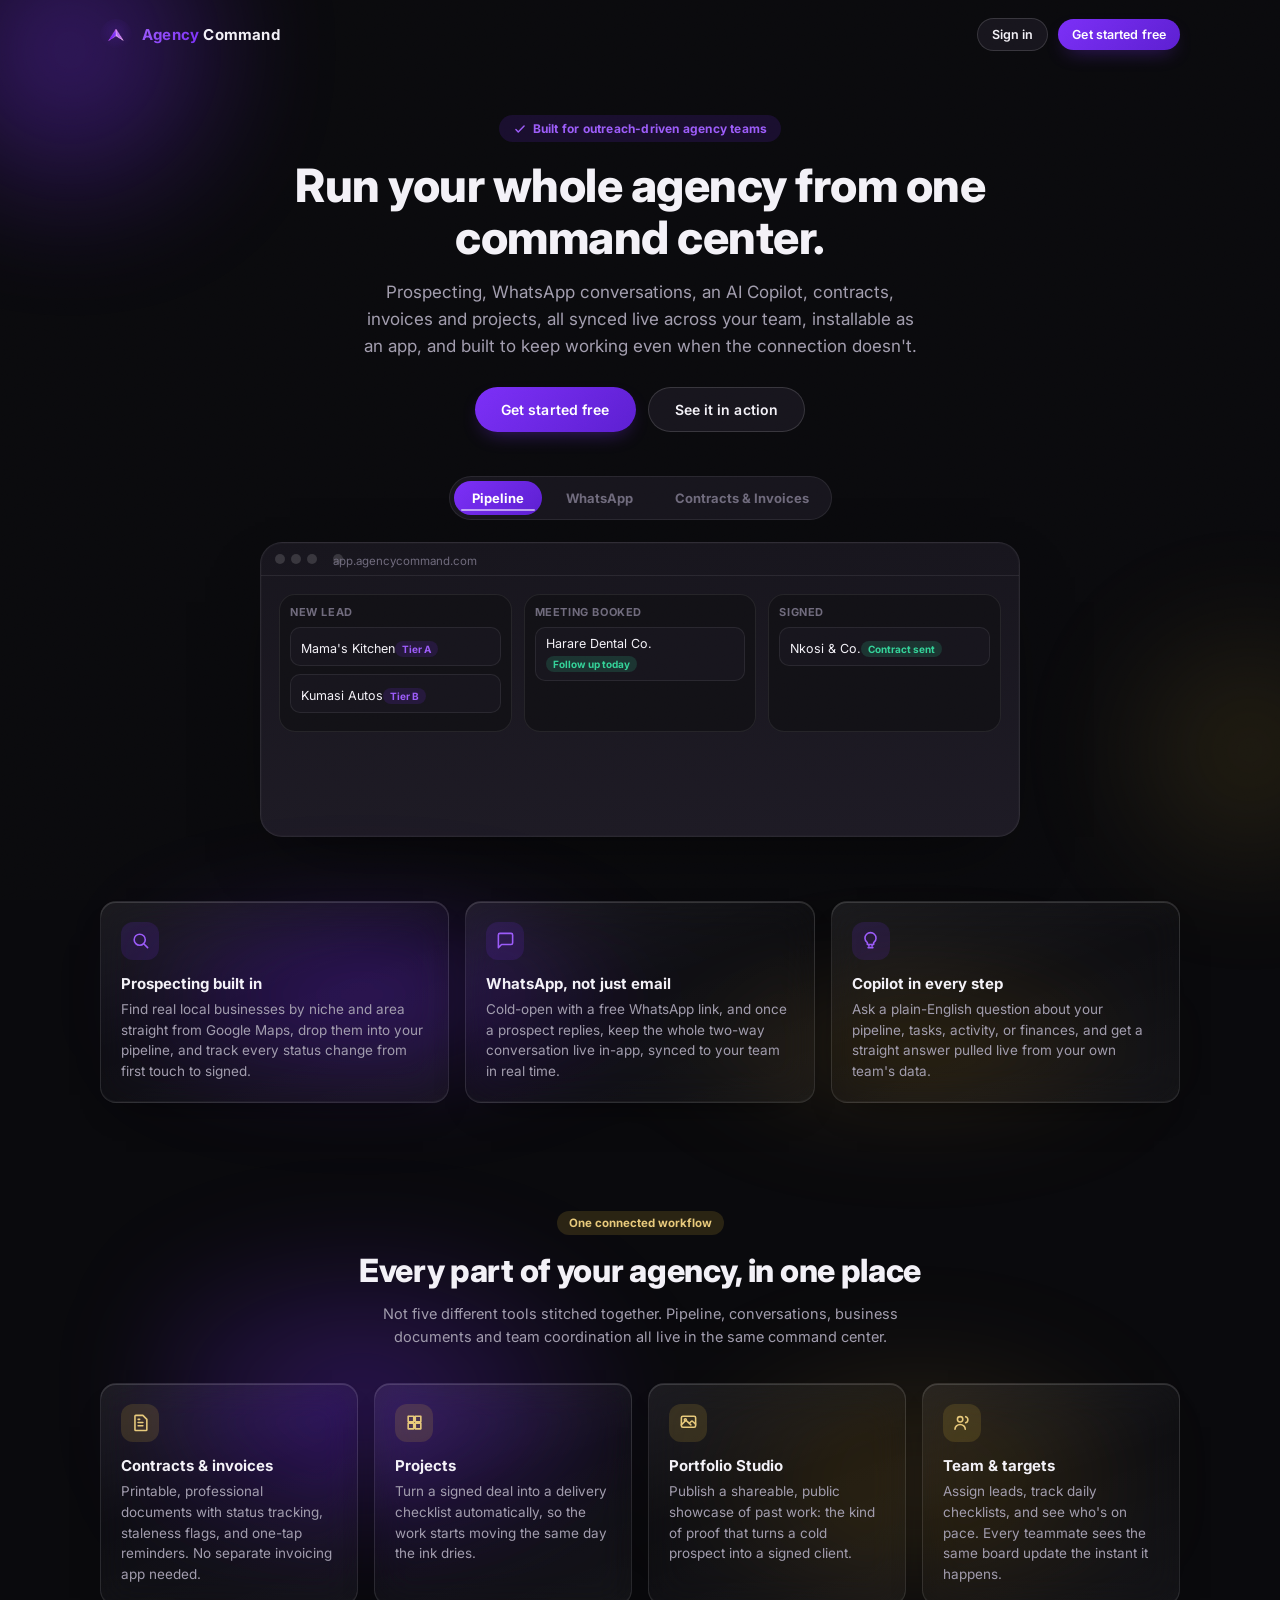
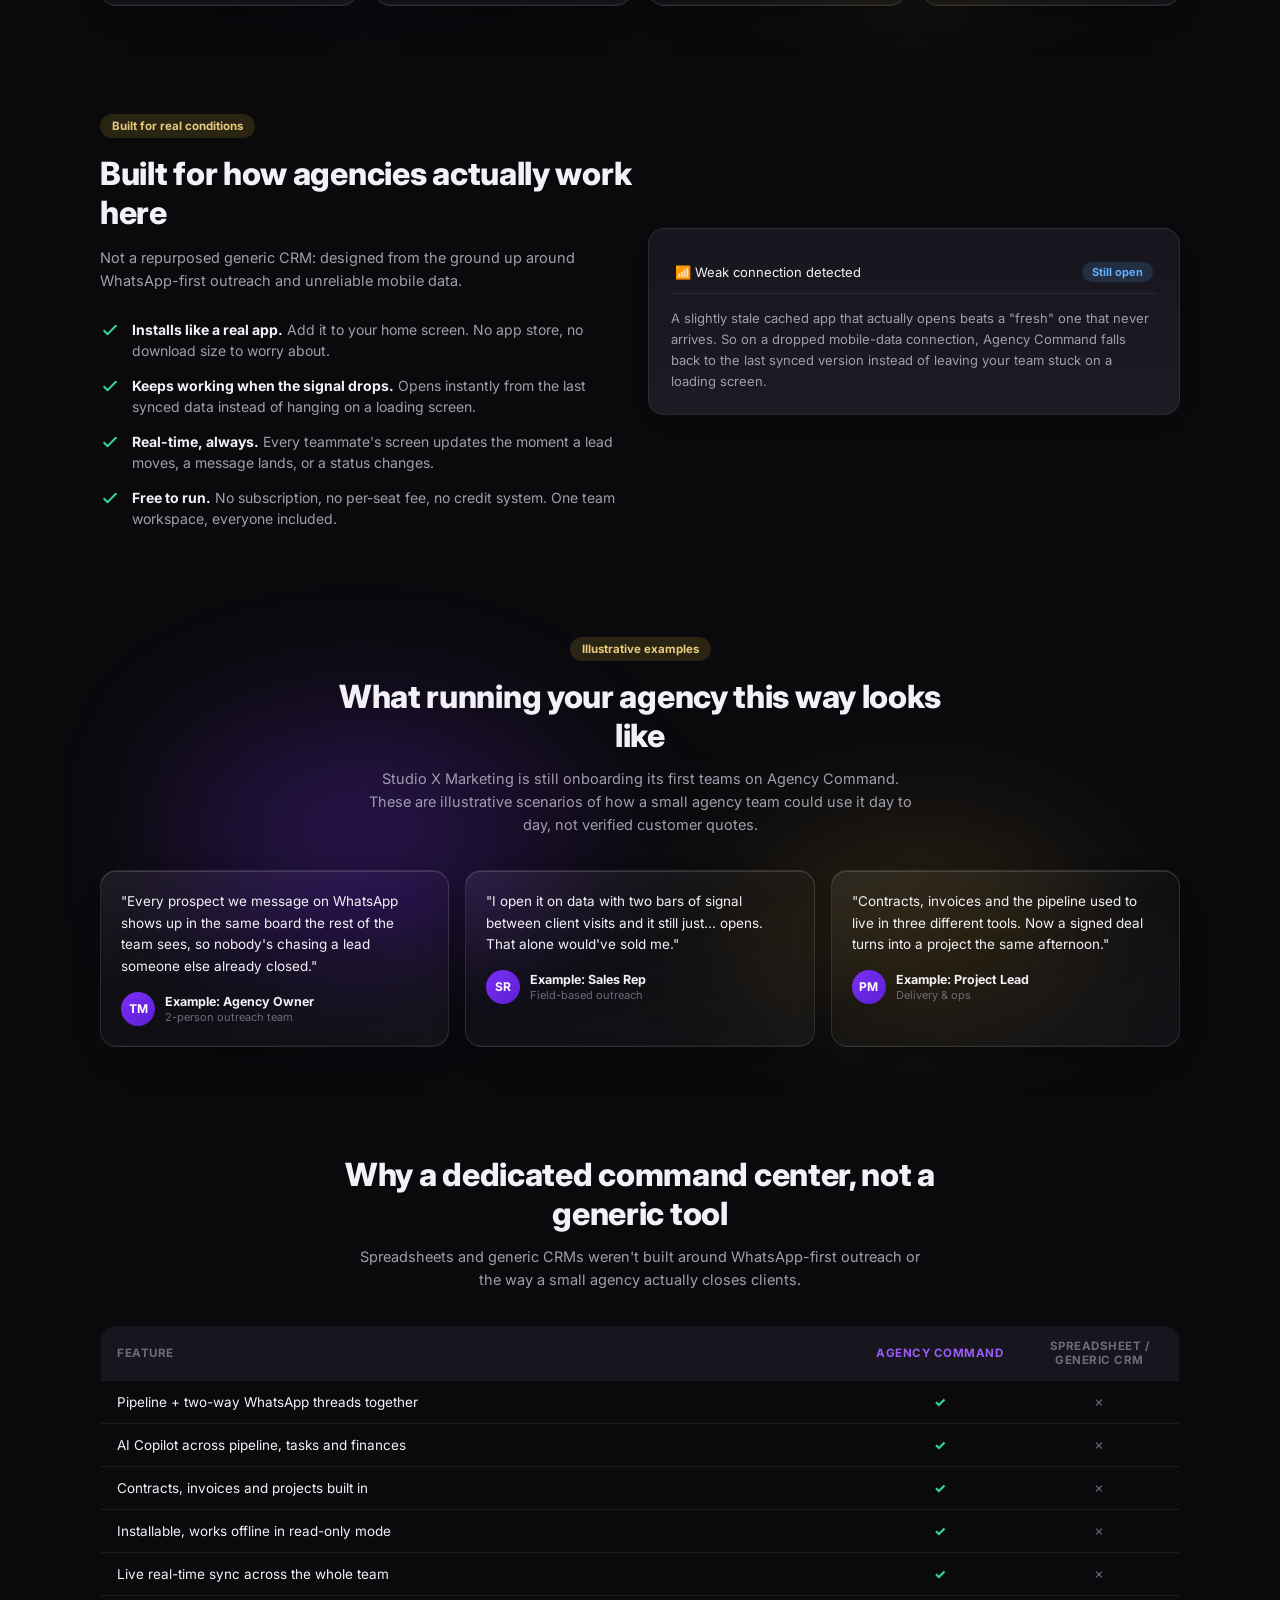
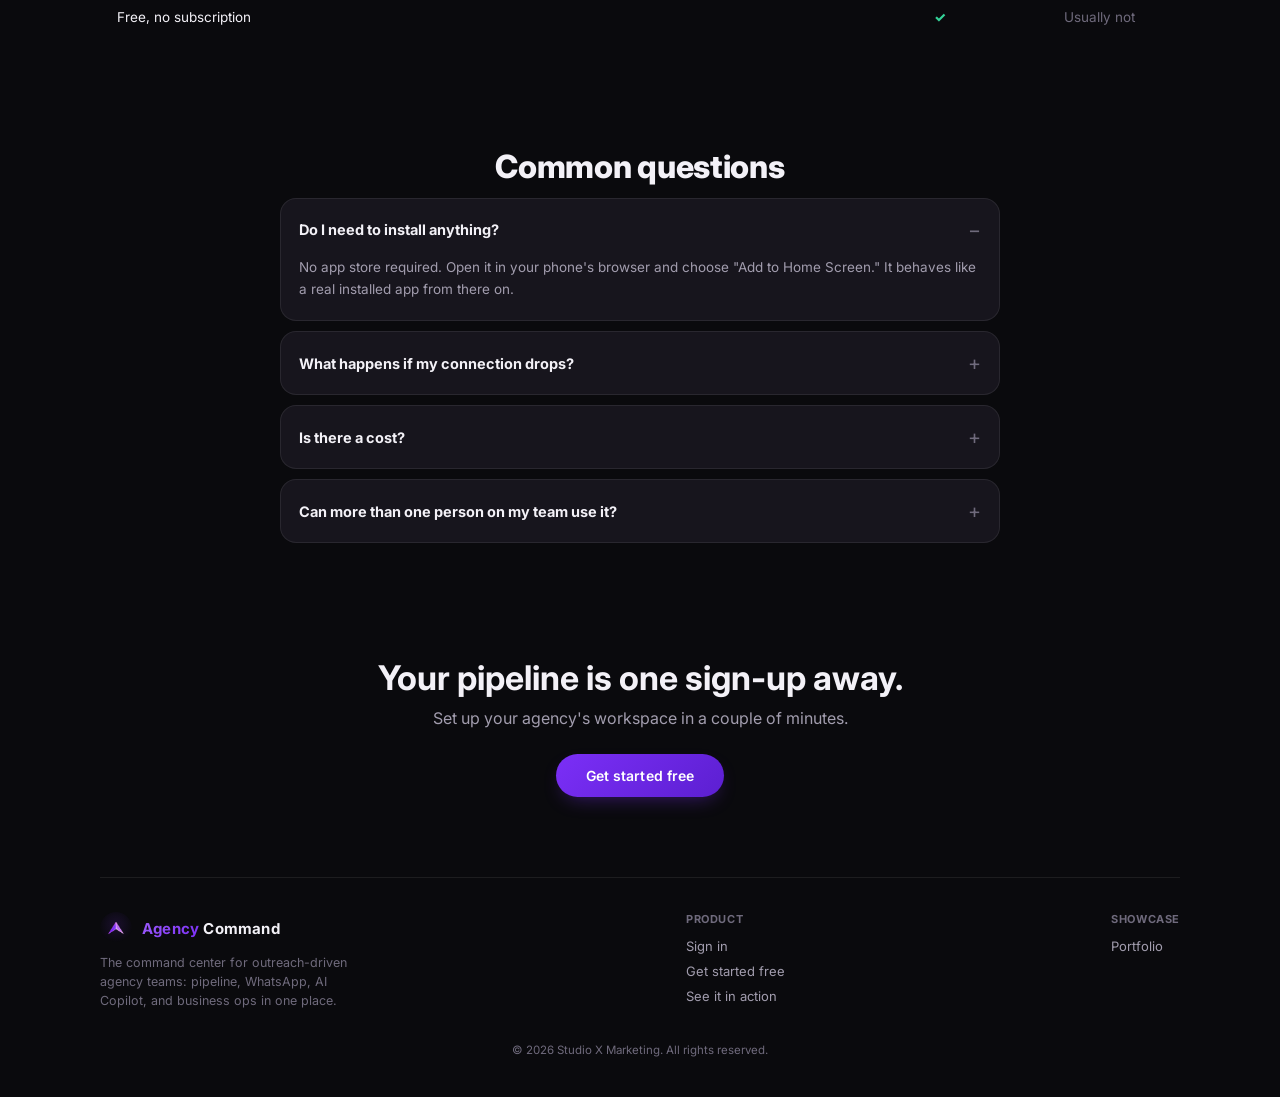
==== commit c294f569: "Ban the em dash from every string a person reads The em dash is the clearest fingerprint of AI-writt" ====
--- a/app/index.html
+++ b/app/index.html
@@ -10,7 +10,7 @@
      installed home-screen shortcut/bookmark still points at (they were
      saved before app.html existed, back when this same address WAS the
      app). Anyone opening it as an *installed* app (standalone display
-     mode — i.e. it has no browser chrome, exactly what "Add to Home
+     mode, i.e. it has no browser chrome, exactly what "Add to Home
      Screen" produces) obviously still wants the real app, not a sales
      pitch, so this bounces them straight to app.html before anything
      renders. A normal browser tab (someone just visiting the URL) is
@@ -37,7 +37,7 @@
   /* ==========================================================================
      Landing-page-only layout. Deliberately NOT using #app (that id is capped
      at --content-max/560px everywhere else in this codebase, for the phone-
-     first internal app) — this page needs to breathe on desktop widths, so
+     first internal app), this page needs to breathe on desktop widths, so
      it gets its own full-width wrapper and its own responsive rules below,
      while still borrowing every color/shape token (--purple, --gold, .btn,
      .card, .icon-badge, pill radii, Inter) from the shared stylesheet so it
@@ -63,7 +63,7 @@
   .lp-tabs { display: flex; gap: 6px; background: var(--black-card); border: 1px solid var(--line); border-radius: 999px; padding: 4px; margin: 0 auto 22px; width: fit-content; }
   .lp-tab { position: relative; overflow: hidden; padding: 9px 18px; border-radius: 999px; font-size: 13px; font-weight: 700; color: var(--text-faint); cursor: pointer; user-select: none; border: none; background: none; font-family: var(--font); transition: color 0.2s ease; }
   .lp-tab.active { background: linear-gradient(135deg, var(--purple), #5c1fd1); color: #fff; }
-  /* Thin fill line under the active tab while it's auto-advancing — gives a
+  /* Thin fill line under the active tab while it's auto-advancing, gives a
      visual countdown to when the mockup will switch panes on its own, and
      disappears the moment someone takes over by clicking a tab themselves. */
   .lp-tab.active::after {
@@ -99,7 +99,7 @@
   .lp-chatline.out .lp-bubble { background: linear-gradient(135deg, var(--purple), #5c1fd1); color: #fff; }
 
   /* Brief "typing…" bubble that stands in for the outgoing reply for a
-     moment before the real message fades in — see the choreography in the
+     moment before the real message fades in, see the choreography in the
      motion media query below for timing. */
   .lp-typing-bubble { display: flex; align-items: center; gap: 4px; padding: 12px 14px; }
   .lp-typing-bubble span { width: 6px; height: 6px; border-radius: 50%; background: rgba(255,255,255,0.85); }
@@ -111,7 +111,7 @@
   .lp-docrow .status.paid { color: var(--success); background: var(--success-dim); }
   .lp-docrow .status.overdue { color: var(--danger); background: var(--danger-dim); }
 
-  /* All of the "see it in action" motion lives behind this query — anyone
+  /* All of the "see it in action" motion lives behind this query, anyone
      with reduced-motion turned on just sees each pane's content appear
      instantly and complete, with no auto-advance, no stagger, no typing
      bubbles. Everything above this point (colors, layout, spacing) applies
@@ -169,14 +169,14 @@
 
      Glass is only legible if there is something BEHIND it worth refracting. On
      a near-black page a blurred backdrop is indistinguishable from a flat grey
-     fill, so .lp-field below lays coloured light behind each grid — without it
+     fill, so .lp-field below lays coloured light behind each grid, without it
      this whole section is an expensive no-op. The shared .ambient-glow pair is
      position:fixed in the page corners and can't do that job here.
 
      Three layers make up a plate:
-       the element  — translucent tint + backdrop blur (the glass body)
-       ::before     — a specular highlight that tracks the pointer (the sheen)
-       ::after      — a bright rim on the edge nearest the pointer
+       the element, translucent tint + backdrop blur (the glass body)
+       ::before, a specular highlight that tracks the pointer (the sheen)
+       ::after, a bright rim on the edge nearest the pointer
      ========================================================================== */
   .lp-feature-card {
     position: relative;
@@ -216,7 +216,7 @@
     mask-composite: exclude;
   }
   /* .lp-tilting is in here as well as :hover so the light and the tilt are
-     driven by the same signal — the JS class — rather than drifting apart. */
+     driven by the same signal, the JS class, rather than drifting apart. */
   .lp-feature-card:hover::before, .lp-feature-card:hover::after,
   .lp-feature-card.lp-tilting::before, .lp-feature-card.lp-tilting::after,
   .lp-feature-card:focus-within::before, .lp-feature-card:focus-within::after { opacity: 1; }
@@ -239,7 +239,7 @@
 
   /* No light-mode variants here on purpose. This page never loads js/theme.js,
      so data-theme is never set on it and the landing page is dark-only by
-     design — light-mode glass rules would be untestable code for a state that
+     design, light-mode glass rules would be untestable code for a state that
      cannot happen. If a theme toggle is ever added here, the tint and the rim
      both need inverting: a white pane on a white page is invisible. */
 
@@ -323,7 +323,7 @@
      tap that does nothing. Phones already get the idle drift, which is the
      part of this that reads at arm's length anyway. */
 
-  /* testimonials (illustrative examples only — Studio X has no verified
+  /* testimonials (illustrative examples only, Studio X has no verified
      customer quotes yet, so these are explicitly labeled as such rather
      than presented as real reviews). ------------------------------------ */
   .lp-testimonial-card { display: flex; flex-direction: column; gap: 14px; }
@@ -333,10 +333,10 @@
   .lp-testimonial-person div b { display: block; font-size: 12.5px; }
   .lp-testimonial-person div span { display: block; font-size: 11px; color: var(--text-faint); margin-top: 1px; }
 
-  /* scroll-reveal utility — sections fade/slide up into place as they enter
+  /* scroll-reveal utility, sections fade/slide up into place as they enter
      the viewport (see the IntersectionObserver in the script block below).
      Entirely inert with no JS and no hidden state at all when reduced
-     motion is requested — everything below is nested inside the same
+     motion is requested, everything below is nested inside the same
      no-preference query the rest of this page's motion already uses. */
   @media (prefers-reduced-motion: no-preference) {
     .lp-reveal { opacity: 0; transform: translateY(22px); transition: opacity 0.6s ease, transform 0.6s ease; }
@@ -345,7 +345,7 @@
     .lp-grid-3 .lp-reveal:nth-child(3), .lp-grid-4 .lp-reveal:nth-child(3) { transition-delay: 0.16s; }
     .lp-grid-4 .lp-reveal:nth-child(4) { transition-delay: 0.24s; }
 
-    /* hero entrance — eyebrow, headline, lead copy, CTAs and the device
+    /* hero entrance, eyebrow, headline, lead copy, CTAs and the device
        mockup rise in on load, in sequence. */
     .lp-hero .lp-eyebrow { animation: riseIn 0.6s ease both; }
     .lp-hero h1 { animation: riseIn 0.6s ease both 0.08s; }
@@ -480,8 +480,7 @@
 
     <!-- ============ FEATURE TRIO ============ -->
     <!-- lp-field lays soft coloured light behind the grid. The cards are glass,
-         and glass over a flat near-black page just looks like grey plastic —
-         the blur needs something worth refracting. -->
+         and glass over a flat near-black page just looks like grey plastic,          the blur needs something worth refracting. -->
     <section class="lp-section lp-field">
       <div class="lp-grid-3">
         <div class="card lp-feature-card lp-reveal">
@@ -668,14 +667,14 @@
 
   <script>
     // Pure presentational tab switcher + auto-play for the hero device
-    // mockup — no dependency on the app's real JS modules, since this page
+    // mockup, no dependency on the app's real JS modules, since this page
     // must load and work standalone for a visitor who has never signed in.
     //
     // Behavior: cycles through Pipeline → WhatsApp → Contracts & Invoices
     // on its own (with a fill line under the active tab counting down to
     // the next switch), so a visitor who never touches anything still sees
     // the whole "see it in action" story. The moment someone clicks a tab
-    // themselves, auto-play stops for good — they're driving now, and
+    // themselves, auto-play stops for good, they're driving now, and
     // yanking the mockup out from under them would just be annoying.
     (function () {
       const ROTATE_MS = 6000;
@@ -750,8 +749,7 @@
     // These two live together because they fight over one CSS property. The
     // reveal slides an element up by animating `transform`; the plate float
     // animates `transform` too, and a running CSS animation always beats a
-    // transition. Start the float first and the slide silently never happens —
-    // the card just fades in. So a plate is only handed the float class once
+    // transition. Start the float first and the slide silently never happens,     // the card just fades in. So a plate is only handed the float class once
     // its reveal has finished, and only while it's actually on screen.
     //
     // Both are skipped entirely for prefers-reduced-motion: those elements
@@ -810,7 +808,7 @@
     // and the bright rim to meet it and tips the plate slightly toward it,
     // which is what sells a flat rectangle as a thick pane with an edge.
     //
-    // All of it is four CSS custom properties — no layout, no reflow. Skipped
+    // All of it is four CSS custom properties, no layout, no reflow. Skipped
     // on reduced motion, and skipped on touch, where there is no hovering
     // pointer to track and the CSS falls back to a plain press-down instead.
     (function () {
--- a/app/css/styles.css
+++ b/app/css/styles.css
@@ -1,5 +1,5 @@
 /* ===========================================================================
-   AGENCY COMMAND — design system
+   AGENCY COMMAND, design system
    Crushed black, violet glow, gold accents. Mobile-first, cinematic,
    scales up responsively on tablet/desktop widths.
    =========================================================================== */
@@ -34,7 +34,7 @@
   --info: #5fb0ff;
   --info-dim: rgba(95, 176, 255, 0.16);
 
-  /* Bumped from 10px — the reference UI (Biiblo) reads noticeably softer/
+  /* Bumped from 10px, the reference UI (Biiblo) reads noticeably softer/
      rounder everywhere (inputs, small cards, nav rows) than our old value.
      This is a single-variable nudge that cascades to every component below
      that already keys off --radius-sm, instead of hand-editing each one. */
@@ -55,8 +55,7 @@
 
 /* ---- light mode -----------------------------------------------------------
    Toggled by setting data-theme="light" on <html> (see js/theme.js). Every
-   virtually-black surface flips to an off-white one and text flips dark —
-   but --purple/--gold/--danger/--success/--warn/--info (the brand + status
+   virtually-black surface flips to an off-white one and text flips dark,    but --purple/--gold/--danger/--success/--warn/--info (the brand + status
    colors themselves) are deliberately left untouched, so the app reads as
    the same product in a different lighting, not a different palette. The
    *-dim tints are also left as-is: they're already translucent overlays,
@@ -84,7 +83,7 @@
   background: rgba(255, 255, 255, 0.88);
 }
 /* The ambient purple/gold glows and film-grain texture were tuned to sit
-   quietly behind a near-black page — at the same strength on white they'd
+   quietly behind a near-black page, at the same strength on white they'd
    read as a visible colored wash instead of ambience, so they're dialed
    back rather than removed outright. */
 :root[data-theme="light"] .grain { opacity: 0.02; }
@@ -102,6 +101,30 @@
   font-family: var(--font);
   -webkit-font-smoothing: antialiased;
   overflow-x: hidden;
+}
+
+/* ---- icon line style ------------------------------------------------------
+   Every stroked line in the app gets rounded ends and rounded corners. This is
+   the single biggest thing separating a line-icon set that looks considered
+   from one that looks like clip art: without it, SVG defaults to butt caps and
+   mitred joins, so each stroke ends in a hard square edge and every corner
+   comes to a sharp point.
+
+   It lives here as one rule rather than as attributes on each icon for two
+   reasons. There are around eighty icons spread across app.html and a dozen
+   view files, so as attributes this would be eighty chances to miss one, and
+   in fact only fifteen of them had ever been given round caps, which is
+   exactly how the set drifted. And any icon added later inherits the house
+   style for free instead of depending on whoever adds it remembering.
+
+   These are real CSS properties for SVG, not just presentation attributes, so
+   this rule beats a stroke-linecap="..." written on the element itself. That
+   means an icon can no longer quietly opt out by accident; anything that
+   genuinely needs square ends has to say so in here, where it can be seen and
+   explained. At the time of writing exactly one thing does: .donut-seg. ---- */
+svg {
+  stroke-linecap: round;
+  stroke-linejoin: round;
 }
 
 #app {
@@ -136,7 +159,7 @@
 }
 .ambient-glow.a { top: -80px; left: -60px; width: 260px; height: 260px; background: var(--purple); }
 .ambient-glow.b { bottom: 40px; right: -80px; width: 220px; height: 220px; background: var(--gold); opacity: 0.12; }
-/* A slow, barely-there drift — makes the whole app (and the marketing
+/* A slow, barely-there drift, makes the whole app (and the marketing
    homepage, which shares this stylesheet) feel a little alive instead of
    a static gradient sitting in the corner forever. Transform-only (no
    layout thrash) and skipped entirely for anyone with reduced-motion on. */
@@ -183,10 +206,11 @@
   -webkit-background-clip: text; background-clip: text; color: transparent;
 }
 
-/* Dashboard's "Welcome back" greeting — bold gradient text with a soft
+/* Dashboard's "Welcome back" greeting, bold gradient text with a soft
    glow behind it. text-shadow still renders around the glyph outlines even
    though the fill itself is transparent (background-clip:text), so the two
-   combine into a "glowing gradient" look without needing an extra element. */
+   combine into a "glowing gradient" look without needing an extra element.
+   Dark mode only; the light-mode override sits directly below. */
 .db-welcome {
   font-size: 21px; font-weight: 800; letter-spacing: -0.3px; line-height: 1.3;
   margin: 2px 2px 3px;
@@ -194,6 +218,29 @@
   -webkit-background-clip: text; background-clip: text; color: transparent;
   text-shadow: 0 0 22px var(--purple-glow), 0 0 42px var(--purple-glow);
 }
+/* Light mode gets a plain deep purple instead. The gradient above is built for
+   a dark page and falls apart on a light one: it opens at #fff, so the first
+   word, "Welcome", fades out against a near white background, and the glow
+   then bleeds through letters that are transparent by design, which reads as a
+   blurry smear rather than as a greeting.
+
+   All three properties have to be undone, not just the gradient. The glyphs
+   are painted with color: transparent above, so removing the background alone
+   would leave the line invisible; and background-clip must go back to
+   border-box, because "clip the background to the text" with no background is
+   still a rule about a fill this text no longer wants.
+
+   #6a27d1 is the same purple the pending badge already uses in light mode, so
+   this doesn't introduce a second light-mode purple to keep in step. It sits
+   at 6.7:1 on the page background, and this is 21px bold. */
+:root[data-theme="light"] .db-welcome {
+  background: none;
+  -webkit-background-clip: border-box;
+  background-clip: border-box;
+  color: #6a27d1;
+  text-shadow: none;
+}
+
 .db-welcome-sub { font-size: 13px; color: var(--text-faint); margin: 0 2px 18px; }
 
 /* The Dashboard's collapsible "Data Health" header. The little chevron points
@@ -203,7 +250,7 @@
 .db-collapse-head.open .db-collapse-arrow { transform: rotate(180deg); }
 
 /* ---------------------------------------------------------------------------
-   Pitch Practice — the face-down card you tap to draw, and the objection card
+   Pitch Practice, the face-down card you tap to draw, and the objection card
    it turns into. The face-down state is deliberately a bit theatrical (big
    mark, gradient, lifts on hover): drawing a card should feel like drawing a
    card, and that half-second of "what am I about to get" is the whole reason
@@ -237,7 +284,7 @@
   padding-left: 12px; border-left: 3px solid var(--purple);
 }
 
-/* Hidden by default — only the desktop breakpoint below turns it on, where
+/* Hidden by default, only the desktop breakpoint below turns it on, where
    the brand has moved into the sidebar and left this bar otherwise empty. */
 .topbar-page {
   display: none;
@@ -255,13 +302,13 @@
 .icon-btn:active { transform: scale(0.94); }
 
 /* The theme-toggle icon-btn holds both a moon and a sun glyph and shows
-   only the one matching what tapping it will switch you INTO — sun (go
+   only the one matching what tapping it will switch you INTO, sun (go
    light) while in dark mode, moon (go dark) while in light mode. */
 #btn-theme .icon-sun { display: none; }
 :root[data-theme="light"] #btn-theme .icon-moon { display: none; }
 :root[data-theme="light"] #btn-theme .icon-sun { display: block; }
 
-/* Biiblo-style icon treatment — a rounded-square tinted badge behind an
+/* Biiblo-style icon treatment, a rounded-square tinted badge behind an
    icon, instead of our older plain circular .icon-btn. Not retrofitted
    everywhere (that'd be a much bigger visual pass), but available for new
    feature/section markup that wants that "SaaS card" icon look. */
@@ -272,12 +319,12 @@
 }
 .icon-badge svg { width: 19px; height: 19px; }
 .icon-badge.gold { background: var(--gold-dim); color: var(--gold-soft); }
-/* Compact variant for list rows (the phone "More" sheet) — same tinted-
+/* Compact variant for list rows (the phone "More" sheet), same tinted-
    square treatment, just sized to sit next to a single line of text
    instead of a card heading. */
 .icon-badge.sm { width: 30px; height: 30px; border-radius: 9px; }
 .icon-badge.sm svg { width: 15px; height: 15px; }
-/* Achievements wall — a badge the person hasn't unlocked yet. Same shape,
+/* Achievements wall, a badge the person hasn't unlocked yet. Same shape,
    dimmed and desaturated so unlocked (colored) ones visually "pop" out of
    the grid without needing a separate empty-state layout. */
 .icon-badge.locked {
@@ -295,7 +342,7 @@
 .badges-grid {
   display: flex; flex-wrap: wrap; gap: 10px; margin-bottom: 16px;
 }
-/* AI avatar picker (Edit Profile modal) — a grid of DiceBear preset
+/* AI avatar picker (Edit Profile modal), a grid of DiceBear preset
    thumbnails the person can tap instead of uploading a photo. */
 .avatar-preset {
   width: 40px; height: 40px; border-radius: 50%; overflow: hidden; cursor: pointer;
@@ -317,7 +364,7 @@
    Phone widths: .app-sidebar stays hidden and .app-main-col behaves exactly
    like the old single-column shell (topbar + bottom nav). Past the desktop
    breakpoint below, a persistent left rail takes over navigation and the
-   bottom nav/FAB step aside — same views, same data, wider chrome. -------*/
+   bottom nav/FAB step aside, same views, same data, wider chrome. -------*/
 .app-layout { display: block; }
 .app-main-col { min-width: 0; }
 .app-sidebar { display: none; }
@@ -341,7 +388,7 @@
 .sidebar-link svg { width: 18px; height: 18px; flex: 0 0 auto; opacity: 0.85; }
 .sidebar-link:hover { background: rgba(255,255,255,0.04); color: var(--text); }
 /* Reference nav highlights the active item as a solid filled pill (not a
-   soft tint) — same idea here, just in our purple instead of their green,
+   soft tint), same idea here, just in our purple instead of their green,
    per "keep the colours" instructions. */
 .sidebar-link.active { background: linear-gradient(135deg, var(--purple), #5c1fd1); color: #fff; box-shadow: 0 6px 16px -8px var(--purple-glow); }
 .sidebar-link.active svg { opacity: 1; filter: none; }
@@ -357,7 +404,7 @@
 .sidebar-foot-name { font-size: 13px; font-weight: 700; overflow: hidden; text-overflow: ellipsis; white-space: nowrap; }
 .sidebar-foot-role { font-size: 11px; color: var(--text-faint); text-transform: capitalize; }
 
-/* Minimize-to-icons toggle — a small circular button that straddles the
+/* Minimize-to-icons toggle, a small circular button that straddles the
    sidebar's right edge (half in, half out), matching the floating-chevron
    pattern from the reference app. Sits on top of everything else in the
    sidebar via position:absolute against .app-sidebar's own positioning
@@ -396,11 +443,11 @@
   .app-main-col .fab { bottom: 24px; max-width: none; }
 }
 
-/* Collapsed ("minimized") sidebar — icon rail only. Only takes effect at
+/* Collapsed ("minimized") sidebar, icon rail only. Only takes effect at
    the same desktop breakpoint the sidebar itself appears at; on phone
    widths the attribute is simply inert since .app-sidebar is display:none
    there regardless. Labels/search/group headings are hidden rather than
-   removed, so switching back just fades the same DOM back in — no
+   removed, so switching back just fades the same DOM back in, no
    re-render, no lost scroll position. */
 :root[data-sidebar="collapsed"] {
   --sidebar-w: var(--sidebar-w-collapsed);
@@ -476,6 +523,121 @@
 }
 .glow-card { box-shadow: 0 10px 30px -14px var(--purple-glow); }
 
+/* ---- glass surfaces -------------------------------------------------------
+   The public landing page treats its feature cards as panes of glass. This
+   brings the same idea in here, with three deliberate differences.
+
+   OPAQUE, not see-through. On the sales page a card can afford to be
+   translucent, because the words on it are marketing copy. In here the words
+   are a phone number, a price, a follow-up date, and anything that lowers the
+   contrast of those is a bad trade for a nicer-looking surface. So these are
+   panes of BLACK glass: full contrast, but polished, so they catch the light
+   as the cursor passes over them.
+
+   NO BACKDROP BLUR. Blurring what's behind a card is the most expensive thing
+   a browser can be asked to do here, and a busy screen in this app has thirty
+   or forty cards on it, not ten. On the phones this team actually uses, that
+   is the difference between a list that scrolls and one that stutters.
+
+   NO IDLE DRIFT. These are tap targets. A target that's moving while someone
+   aims at it is worse than a still one, however good it looks.
+
+   Implemented as an extra BACKGROUND LAYER plus an inset shadow rather than a
+   pseudo-element, because .card is used in twenty-one different views and
+   giving it `position: relative` to anchor a pseudo-element could quietly
+   re-anchor an absolutely-positioned child anywhere in the app. A background
+   layer and a shadow cannot break a layout.
+
+   --mx/--my/--gx/--gy and the is-lit class are set by js/glass.js. Every one
+   of them has a fallback that resolves to "invisible", so with no JS, on a
+   touch screen, or with reduced motion switched on, there is simply nothing
+   here to see. ------------------------------------------------------------ */
+
+/* Registering this as a real number is what lets the highlight FADE rather
+   than blink off, un-registered custom properties can't be transitioned.
+   Browsers without @property just skip this block; the effect still works,
+   it only loses the fade-out, which is why every use below also carries a
+   `, 0` fallback rather than relying on initial-value. */
+@property --glass-lit {
+  syntax: "<number>";
+  inherits: false;
+  initial-value: 0;
+}
+
+.card, .prospect-card {
+  /* r,g,b triplets so the alpha can be dialled per-use below. */
+  --glass-hi: 255, 255, 255;    /* the specular highlight */
+  --glass-tint: 168, 120, 255;  /* the colour it fades through */
+  --glass-rim: 255, 255, 255;   /* the lit edge */
+  --gx: 0px;
+  --gy: 0px;
+  transition: --glass-lit 0.35s ease;
+}
+:root[data-theme="light"] .card,
+:root[data-theme="light"] .prospect-card {
+  /* On a white card a white highlight is invisible, so in Light mode the
+     light becomes ink: a purple wash, a gold fade, and a dark shadowed edge. */
+  --glass-hi: 123, 47, 247;
+  --glass-tint: 214, 166, 58;
+  --glass-rim: 23, 21, 33;
+}
+.card.is-lit, .prospect-card.is-lit { --glass-lit: 1; }
+
+/* The highlight itself. --card-base-layers carries whatever the card's normal
+   background was, so this one rule can serve both surfaces without either
+   losing its own fill. It's declared on the same element it's used on, which
+   is what makes the nested var() resolve per-card rather than at the root. */
+.card, .prospect-card {
+  background-image:
+    radial-gradient(220px circle at var(--mx, -30%) var(--my, -30%),
+      rgba(var(--glass-hi), calc(0.075 * var(--glass-lit, 0))),
+      rgba(var(--glass-tint), calc(0.05 * var(--glass-lit, 0))) 42%,
+      transparent 70%),
+    var(--card-base-layers, none);
+}
+.card { --card-base-layers: linear-gradient(180deg, var(--black-card), var(--black-card-2)); }
+
+/* The lit edge. An inset shadow with no blur and a small offset brightens one
+   side only, and unlike a pseudo-element it follows the card's rounded
+   corners for free. Deliberately left out of the transition list above: the
+   offsets have to track the cursor live, and only the brightness fades. */
+.card {
+  box-shadow:
+    inset var(--gx) var(--gy) 0 0 rgba(var(--glass-rim), calc(0.10 * var(--glass-lit, 0))),
+    0 1px 0 rgba(255,255,255,0.02) inset,
+    0 10px 24px -18px rgba(0,0,0,0.6);
+}
+.prospect-card {
+  box-shadow: inset var(--gx) var(--gy) 0 0 rgba(var(--glass-rim), calc(0.10 * var(--glass-lit, 0)));
+}
+
+@media (prefers-reduced-motion: no-preference) {
+  /* The tilt is limited to prospect cards, and then only in Card view.
+     Everything else stays flat, for two separate reasons:
+       - A tilt says "this is a thing you can pick up and click". Most .card
+         surfaces in this app are read-outs, not buttons, and tipping them
+         promises a click that does nothing.
+       - In List view the same cards are stacked as a dense run of rows with
+         their borders overlapped into one continuous list. One row lifting
+         out of that at an angle doesn't read as glass, it reads as broken. */
+  .prospect-card {
+    transition: transform 0.35s cubic-bezier(0.22, 1, 0.36, 1), --glass-lit 0.35s ease;
+  }
+  .prospect-card.is-lit {
+    transform:
+      perspective(800px)
+      rotateX(var(--rx, 0deg))
+      rotateY(var(--ry, 0deg))
+      translate3d(0, -2px, 0);
+    /* No transform transition while lit, the tilt has to track the cursor,
+       not lag a third of a second behind it. It's restored on release above,
+       which is what lets the card settle back level instead of snapping. */
+    transition: --glass-lit 0.35s ease;
+  }
+  /* Three classes, so this beats the two-class rule above without !important. */
+  .prospect-list.compact .prospect-card.is-lit { transform: none; }
+}
+
 .stat-grid { display: grid; grid-template-columns: repeat(2, 1fr); gap: 10px; }
 .stat-grid.cols-3 { grid-template-columns: repeat(3, 1fr); }
 .stat-card {
@@ -488,8 +650,8 @@
 .stat-card.purple .num { color: var(--purple-soft); }
 
 /* ---- buttons ------------------------------------------------------------
-   Reference UI (Biiblo) uses fully pill-shaped buttons — rounded ends,
-   medium (not black) weight, small hover lift — instead of our old
+   Reference UI (Biiblo) uses fully pill-shaped buttons, rounded ends,
+   medium (not black) weight, small hover lift, instead of our old
    10px-radius, heavy-weight rectangles. Shape/weight/motion changed here;
    every variant keeps its existing colour exactly as-is. */
 .btn {
@@ -534,7 +696,7 @@
    as washed-out labels. The tinted backgrounds carry over unchanged: they
    are translucent overlays and already sit correctly on either surface.
    Both shades are picked to clear WCAG AA (4.5:1) against the tint-over-white
-   these labels actually sit on — measured 4.86:1 and 5.35:1. The obvious
+   these labels actually sit on, measured 4.86:1 and 5.35:1. The obvious
    lighter picks looked fine on screen but only reached ~4.0:1 and ~4.4:1. */
 :root[data-theme="light"] .btn-whatsapp { color: #0b7a3b; }
 :root[data-theme="light"] .btn-gold { color: #7a6011; }
@@ -557,7 +719,7 @@
 
 /* ---- toggle switch --------------------------------------------------------
    iOS-style on/off pill. Currently powers the Appearance (dark/light) switch
-   in Team & Settings, but is a generic reusable component — the underlying
+   in Team & Settings, but is a generic reusable component, the underlying
    checkbox stays screen-reader/keyboard accessible, only its default box is
    hidden and re-drawn as the track+thumb via the two sibling <span>s. */
 .switch { position: relative; display: inline-block; width: 44px; height: 26px; flex: 0 0 auto; cursor: pointer; }
@@ -630,7 +792,7 @@
 .chip.active { background: var(--purple-dim); border-color: var(--purple); color: var(--purple-soft); }
 .chip.gold.active { background: var(--gold-dim); border-color: var(--gold); color: var(--gold-soft); }
 
-/* Pipeline "Saved Views" chips — same base chip, plus a small inline
+/* Pipeline "Saved Views" chips, same base chip, plus a small inline
    delete control so removing a view doesn't need a separate manage screen. */
 .view-chip { display: inline-flex; align-items: center; gap: 6px; }
 .view-chip-x {
@@ -643,7 +805,10 @@
 /* ---- prospect card ----------------------------------------------------------*/
 .prospect-list { display: flex; flex-direction: column; gap: 10px; }
 .prospect-card {
-  background: var(--black-card); border: 1px solid var(--line); border-radius: var(--radius-md);
+  /* background-COLOR, not the background shorthand: the shorthand also resets
+     background-image, which would wipe the cursor highlight set up in the
+     "glass surfaces" block above. Same reason on the compact :hover below. */
+  background-color: var(--black-card); border: 1px solid var(--line); border-radius: var(--radius-md);
   padding: 13px 14px; cursor: pointer; position: relative; overflow: hidden;
 }
 .prospect-card::before {
@@ -666,7 +831,7 @@
 
    What a row drops: the heat bar and the WhatsApp/Details buttons. What it
    keeps: the tier stripe, the name, where they are, the status pill and every
-   warning flag — i.e. everything that would change whether you pick this row
+   warning flag, i.e. everything that would change whether you pick this row
    out of the list at all. */
 /* Card view flows into 2-3 columns on a wide screen (see the responsive block
    at the bottom of this file). List view deliberately does not: a list you
@@ -693,10 +858,10 @@
 .prospect-list.compact .prospect-card:last-child {
   border-bottom-left-radius: var(--radius-md); border-bottom-right-radius: var(--radius-md);
 }
-/* A hovered row needs to look pickable — in card view the card itself is the
+/* A hovered row needs to look pickable, in card view the card itself is the
    affordance, in list view the highlight is. Raised above its neighbours so
    the overlapped borders don't clip the highlight edge. */
-.prospect-list.compact .prospect-card:hover { background: var(--black-raised); z-index: 1; }
+.prospect-list.compact .prospect-card:hover { background-color: var(--black-raised); z-index: 1; }
 .prospect-list.compact .prospect-name { font-size: 14px; }
 .prospect-list.compact .prospect-meta { font-size: 11.5px; }
 .prospect-list.compact .heat-bar-wrap { display: none; }
@@ -709,7 +874,7 @@
 .prospect-list.compact .prospect-card.select-mode { padding-left: 38px; }
 .prospect-list.compact .select-check { top: 10px; }
 
-/* Pipeline bulk-select mode — a checkbox overlay on each card, plus a fixed
+/* Pipeline bulk-select mode, a checkbox overlay on each card, plus a fixed
    action bar above the bottom nav so status/assign/mark-dead changes can be
    applied to many prospects in one shot instead of opening each one. */
 .prospect-card.select-mode { padding-left: 38px; }
@@ -743,8 +908,7 @@
 .status-pill.signed { background: var(--success-dim); color: var(--success); }
 .status-pill.dead { background: var(--danger-dim); color: var(--danger); }
 
-/* Shared with Contracts / Invoices / Projects (business-ops modules) —
-   same .status-pill base, a few extra status names layered on top. */
+/* Shared with Contracts / Invoices / Projects (business-ops modules),    same .status-pill base, a few extra status names layered on top. */
 .status-pill.draft { background: rgba(255,255,255,0.06); color: var(--text-dim); }
 .status-pill.paid { background: var(--success-dim); color: var(--success); }
 .status-pill.void { background: var(--danger-dim); color: var(--danger); }
@@ -752,7 +916,7 @@
 .status-pill.in_progress { background: var(--info-dim); color: var(--info); }
 .status-pill.blocked { background: var(--danger-dim); color: var(--danger); }
 
-/* Dashboard "Needs Follow-up" widget — a lead that's gone quiet, distinct
+/* Dashboard "Needs Follow-up" widget, a lead that's gone quiet, distinct
    from any real pipeline status, so it gets its own look (same amber as
    "replied" reads as "needs attention" without implying a status change). */
 .status-pill.stale { background: var(--warn-dim); color: var(--warn); }
@@ -764,6 +928,23 @@
 .heat-num { font-size: 11px; font-weight: 700; color: var(--gold-soft); min-width: 26px; text-align: right; }
 
 .conflict-flag { font-size: 10px; font-weight: 700; padding: 3px 7px; border-radius: 6px; background: var(--danger-dim); color: var(--danger); }
+
+/* "SENDING…", a prospect written down on someone's phone that hasn't reached
+   the server yet, and the matching explanation card at the top of that
+   prospect's detail sheet.
+
+   The two purples are hardcoded rather than taken from --purple-soft because
+   both are a translucent purple tint sitting on a card, and that composite
+   lands differently in each theme: --purple-soft measures 4.15:1 on the dark
+   card and 3.18:1 on the light one, and this is small text needing 4.5:1.
+   These clear it in both themes and in both places without repainting every
+   other purple in the app to fix one badge. */
+.conflict-flag.pending-flag,
+.pending-card { background: var(--purple-dim); color: #a069f9; }
+.pending-card { border-color: var(--purple-soft); }
+:root[data-theme="light"] .conflict-flag.pending-flag,
+:root[data-theme="light"] .pending-card { color: #6a27d1; }
+
 .assigned-tag { display: inline-flex; align-items: center; gap: 5px; font-size: 11px; color: var(--text-dim); }
 .avatar {
   width: 18px; height: 18px; border-radius: 50%; display: flex; align-items: center; justify-content: center;
@@ -773,7 +954,7 @@
 
 .empty-state { text-align: center; padding: 50px 20px; color: var(--text-faint); }
 /* Reference empty states sit the icon inside a soft tinted circle rather
-   than a bare dim glyph — same purple tint used by .icon-badge elsewhere,
+   than a bare dim glyph, same purple tint used by .icon-badge elsewhere,
    just circular and larger since it's the sole focal point of the state. */
 .empty-state svg {
   width: 40px; height: 40px; margin-bottom: 12px; padding: 14px;
@@ -857,7 +1038,7 @@
   /* Drill-down list modals (dashboard "needs follow-up", messages "sent"
      bucket, contracts pending-signature, etc.) can render dozens of rows.
      Without a height cap the box just grows past the viewport in both
-     directions with no way to reach the rest — "can't scroll it" — since
+     directions with no way to reach the rest, "can't scroll it", since
      .modal-backdrop centers it but never clips or scrolls it. Capping the
      box itself (minus the backdrop's 20px padding on each side) and letting
      it scroll internally fixes every openModal() list at once; short modals
@@ -942,7 +1123,7 @@
    reuse --info/--warn/--success the way .status-pill does: a pill puts the
    color on *text* over a dim tint, but a donut arc is a solid block on a near
    white card, and measured against #f4f3f7 the stock colors come out at
-   1.62:1 (warn), 1.74:1 (success) and 2.08:1 (info) — well under the 3:1 WCAG
+   1.62:1 (warn), 1.74:1 (success) and 2.08:1 (info), well under the 3:1 WCAG
    asks of a graphical object. That matters here because the arcs are the one
    place color is NOT redundant: a legend row says "Sent" next to its dot, but
    a slice of ring is only identifiable by its color.
@@ -975,7 +1156,12 @@
 .donut { position: relative; flex: 0 0 auto; width: 148px; height: 148px; }
 /* -90deg puts the first segment at 12 o'clock instead of 3 o'clock. */
 .donut svg { display: block; width: 100%; height: 100%; transform: rotate(-90deg); }
-.donut-seg { transition: stroke-dasharray 0.35s ease; }
+/* The donut is the one place square-cut ends are the correct answer, so it
+   opts out of the global rounding near the top of this file. Its segments are
+   dashes laid end to end around a single circle; rounding a 12-unit-wide
+   stroke would push a 6-unit bulge out of each end of every segment, and each
+   slice would bleed into the two beside it. */
+.donut-seg { transition: stroke-dasharray 0.35s ease; stroke-linecap: butt; }
 .donut-center {
   position: absolute; inset: 0; pointer-events: none;
   display: flex; flex-direction: column; align-items: center; justify-content: center; text-align: center;
@@ -1025,82 +1211,282 @@
 /* ---- empire (the town) --------------------------------------------------------
    Every colour here is a theme variable rather than a literal, because the sky
    doubles as the day/night switch: light mode is midday over Harare, dark mode
-   is the same street at night with the windows lit. The buildings themselves
-   are drawn in hsl() from each niche's hue in JS, and sit at a mid lightness
-   that holds up against both skies. */
+   is the same street after dark with the windows and the streetlamps lit. Both
+   skies are always in the SVG and one is hidden here, so flipping the theme
+   re-skins the town instantly without a re-render, and the town can never be
+   caught showing stars at midday because it happened to be drawn first.
+
+   The buildings are filled from each niche's hue in oklch(), one shade for the
+   lit side wall and a darker one for the shaded front, which is what stops a
+   building looking like a flat swatch of niche colour. */
 :root {
-  --emp-sky-top: #1b2340;
-  --emp-sky-bot: #33305c;
-  --emp-sun: rgba(255, 249, 214, 0.5);
-  --emp-ground: #2a2f3d;
-  --emp-road: #23262f;
-  --emp-foliage: #2f6b4a;
-  --emp-trunk: #3e3327;
-  --emp-lamp: #4a4f5e;
-  --emp-lamp-glow: var(--gold-soft);
-  --emp-win: rgba(255, 255, 255, 0.16);
-  --emp-win-lit: rgba(255, 214, 122, 0.92);
+  --emp-sky-top: #101833;
+  --emp-sky-bot: #2b3160;
+  --emp-slab-top: #4a5473;
+  --emp-slab-face: #353d5c;
+  --emp-leaf-a: #2f6b4a;
+  --emp-leaf-b: #3f8c5e;
+  --emp-trunk: #3b3125;
+  --emp-post: #4e5468;
+  --emp-lantern: #ffd98a;
+  --emp-glow: rgba(255, 206, 120, 0.32);
+  --emp-win: rgba(150, 178, 220, 0.26);
+  --emp-win-lit: #ffd77e;
+  --emp-wood: #6f5a42;
+  --emp-wood-dark: #4e4030;
+  --emp-metal: #737b90;
+  --emp-star: rgba(255, 255, 255, 0.85);
+  --emp-bird: rgba(255, 255, 255, 0.65);
+  --emp-cast: rgba(0, 0, 0, 0.22);
 }
 :root[data-theme="light"] {
-  --emp-sky-top: #9fd6f5;
-  --emp-sky-bot: #d8eefb;
-  --emp-sun: rgba(255, 238, 160, 0.95);
-  --emp-ground: #8fc177;
-  --emp-road: #b9b4ad;
-  --emp-foliage: #4f9c5f;
+  --emp-sky-top: #b0d8f5;
+  --emp-sky-bot: #e8f3fd;
+  --emp-slab-top: #d5d3cc;
+  --emp-slab-face: #b7b4ab;
+  --emp-leaf-a: #4f9c5f;
+  --emp-leaf-b: #6dbb6f;
   --emp-trunk: #6b5439;
-  --emp-lamp: #7c7f88;
-  --emp-lamp-glow: #ffe9a8;
-  --emp-win: rgba(255, 255, 255, 0.62);
-  --emp-win-lit: rgba(255, 205, 92, 0.95);
+  --emp-post: #7c8290;
+  --emp-lantern: #ffe9a8;
+  --emp-glow: rgba(255, 214, 130, 0);
+  --emp-win: rgba(222, 238, 252, 0.74);
+  --emp-win-lit: rgba(255, 255, 255, 0.9);
+  --emp-wood: #b08a5e;
+  --emp-wood-dark: #8a6a45;
+  --emp-metal: #8d95a3;
+  --emp-star: rgba(255, 255, 255, 0.85);
+  --emp-bird: rgba(70, 95, 130, 0.55);
+  --emp-cast: rgba(40, 50, 70, 0.13);
 }
 
 .emp-card { margin-bottom: 14px; }
-/* The street is as wide as the town is long, so it scrolls sideways inside the
-   card rather than squashing. Buildings would become unreadable slivers at any
+/* The street is as long as the town, so it scrolls sideways inside the card
+   rather than squashing. Buildings would become unreadable slivers at any
    width if we tried to fit fifty of them on a phone. */
 .emp-scroll { overflow-x: auto; overflow-y: hidden; -webkit-overflow-scrolling: touch; }
 .emp-scroll::-webkit-scrollbar { height: 8px; }
 .emp-scroll::-webkit-scrollbar-thumb { background: var(--chart-track); border-radius: 4px; }
 .emp-svg { display: block; }
+
+/* Day and night. SVG elements default to display:inline, not block, using
+   "block" here would work in Chrome and quietly break the layout elsewhere. */
+.emp-day { display: none; }
+:root[data-theme="light"] .emp-day { display: inline; }
+:root[data-theme="light"] .emp-night { display: none; }
+
 /* Gradient stops are set here rather than as stop-color="" attributes because
-   var() is only substituted in CSS declarations — as an SVG presentation
+   var() is only substituted in CSS declarations, as an SVG presentation
    attribute it is invalid and the stop renders black. Same trap as the donut's
    stroke on the dashboard. */
 .emp-sky-a { stop-color: var(--emp-sky-top); }
 .emp-sky-b { stop-color: var(--emp-sky-bot); }
 .emp-sky { fill: url(#emp-sky-grad); }
-.emp-ground { fill: var(--emp-ground); }
-.emp-road { fill: var(--emp-road); }
-.emp-sun { fill: var(--emp-sun); }
-.emp-road-line { stroke: rgba(255, 255, 255, 0.28); stroke-width: 2; stroke-dasharray: 12 12; }
-.emp-name { fill: var(--text-dim); font-size: 8.5px; font-weight: 600; letter-spacing: 0.1px; }
-.emp-win { fill: var(--emp-win); }
-.emp-win.lit { fill: var(--emp-win-lit); }
-.emp-tree circle { fill: var(--emp-foliage); }
-.emp-tree rect { fill: var(--emp-trunk); }
-.emp-lamp rect { fill: var(--emp-lamp); }
-.emp-lamp circle { fill: var(--emp-lamp-glow); }
-.emp-shadow { fill: rgba(0, 0, 0, 0.18); }
+.emp-glow-a { stop-color: var(--emp-glow); }
+.emp-glow-b { stop-color: rgba(255, 206, 120, 0); }
+.emp-glow { fill: url(#emp-glow-grad); }
+
+.emp-stars circle { fill: var(--emp-star); }
+.emp-moon-body { fill: #eef3ff; }
+.emp-moon-halo { fill: url(#emp-moon-grad); }
+.emp-moonglow-a { stop-color: rgba(196, 214, 255, 0.16); }
+.emp-moonglow-b { stop-color: rgba(196, 214, 255, 0); }
+.emp-sun-body { fill: #ffe9a0; }
+.emp-sun-halo { fill: url(#emp-sun-grad); }
+.emp-sunglow-a { stop-color: rgba(255, 224, 140, 0.42); }
+.emp-sunglow-b { stop-color: rgba(255, 224, 140, 0); }
+.emp-birds path { fill: none; stroke: var(--emp-bird); stroke-width: 1.6; stroke-linecap: round; }
+
+/* Motion. Everything below is inside a no-preference gate: a phone set to
+   reduce motion gets exactly the town as it was, still and correct, rather
+   than a degraded version of the animated one. Nothing here carries meaning
+   that is only visible while it moves, the sun's position says what time it
+   is whether or not it is animating there.
+
+   transform-box: fill-box makes percentage transform-origins resolve against
+   the element's own bounding box instead of the whole SVG viewport, which is
+   the difference between a bird flapping its wings and a bird cartwheeling
+   around the corner of the card. */
+@media (prefers-reduced-motion: no-preference) {
+  .emp-stars circle {
+    animation: emp-twinkle var(--twk, 3s) ease-in-out var(--twd, 0s) infinite alternate;
+  }
+  @keyframes emp-twinkle {
+    from { opacity: 0.28; }
+    to   { opacity: 1; }
+  }
+
+  /* Alternating rather than looping one way: a bird that glides right and
+     then jumps back to the left is a glitch, one that turns around is a bird. */
+  .emp-bird {
+    animation: emp-glide var(--glide, 18s) ease-in-out var(--gdel, 0s) infinite alternate;
+  }
+  @keyframes emp-glide {
+    from { transform: translate(-26px, 5px); }
+    to   { transform: translate(26px, -5px); }
+  }
+
+  .emp-bird path {
+    transform-box: fill-box;
+    transform-origin: 50% 100%;
+    animation: emp-flap var(--flap, 0.6s) ease-in-out var(--fdel, 0s) infinite alternate;
+  }
+  @keyframes emp-flap {
+    from { transform: scaleY(0.45); }
+    to   { transform: scaleY(1.15); }
+  }
+
+  /* Someone with no room to walk stands and shifts their weight instead. The
+     origin is the feet, so it's a shift of weight from one leg to the other
+     rather than the whole person sliding sideways across the pavement. */
+  .emp-person-idle {
+    transform-box: fill-box;
+    transform-origin: 50% 100%;
+    animation: emp-idle var(--sway, 4s) ease-in-out var(--swd, 0s) infinite alternate;
+  }
+  @keyframes emp-idle {
+    from { transform: rotate(-1.1deg) translateY(0.35px); }
+    to   { transform: rotate(1.1deg) translateY(-0.35px); }
+  }
+
+  /* Walking. "alternate" is doing the important work here: they reach the end
+     of their stretch of pavement and turn back, rather than reaching the edge
+     and snapping to the start, which reads as a rendering fault rather than as
+     someone walking. Linear, because the legs beat at a constant rate and any
+     easing would have them sliding at the ends. */
+  .emp-person.walking .emp-walk {
+    animation: emp-stroll var(--stroll, 8s) linear var(--wd, 0s) infinite alternate;
+  }
+  @keyframes emp-stroll {
+    from { transform: translateX(calc(var(--range, 20px) * -1)); }
+    to   { transform: translateX(var(--range, 20px)); }
+  }
+
+  .emp-person.walking .emp-person-idle {
+    animation: emp-bob var(--step, 0.6s) ease-in-out var(--stepd, 0s) infinite alternate;
+  }
+  @keyframes emp-bob {
+    from { transform: translateY(0.45px); }
+    to   { transform: translateY(-0.45px); }
+  }
+
+  /* Each limb pivots about its own hip or shoulder, which is the top edge of
+     its rectangle, hence fill-box with the origin at 50% 0%. Without fill-box
+     the origin would resolve against the whole SVG and the legs would swing
+     from somewhere out in the sky. */
+  .emp-person.walking .emp-leg,
+  .emp-person.walking .emp-arm {
+    transform-box: fill-box;
+    transform-origin: 50% 0%;
+  }
+  .emp-person.walking .emp-leg {
+    animation: emp-step var(--step, 0.6s) ease-in-out var(--stepd, 0s) infinite alternate;
+  }
+  .emp-person.walking .emp-arm {
+    animation: emp-swing var(--step, 0.6s) ease-in-out var(--stepd, 0s) infinite alternate;
+  }
+  /* The opposite half of the cycle. An arm swings with the leg on the OTHER
+     side, same-side arm and leg moving together is the walk of someone who
+     has been told to march, and the eye picks it up immediately even at this
+     size. So each arm is paired with the diagonal leg. */
+  .emp-person.walking .emp-leg-b,
+  .emp-person.walking .emp-arm-a {
+    animation-delay: calc(var(--stepd, 0s) - var(--step, 0.6s));
+  }
+  @keyframes emp-step {
+    from { transform: rotate(15deg); }
+    to   { transform: rotate(-15deg); }
+  }
+  @keyframes emp-swing {
+    from { transform: rotate(-10deg); }
+    to   { transform: rotate(10deg); }
+  }
+
+  /* Slower and shallower than the streetlamps would really flicker, because
+     this sits behind text. A lamp that pulses hard turns the name plate next
+     to it into something your eye keeps being dragged away from. */
+  .emp-moon-halo,
+  .emp-sun-halo {
+    transform-box: fill-box;
+    transform-origin: 50% 50%;
+    animation: emp-breathe 7s ease-in-out infinite alternate;
+  }
+  @keyframes emp-breathe {
+    from { transform: scale(0.94); opacity: 0.8; }
+    to   { transform: scale(1.06); opacity: 1; }
+  }
+}
+
+.emp-slab-top { fill: var(--emp-slab-top); }
+.emp-slab-face { fill: var(--emp-slab-face); }
+.emp-cast { fill: var(--emp-cast); }
 
 /* Same oklch() ramp and the same two-line fallback as .niche-dot, so a
    building is the exact colour of its niche's dot everywhere else in the app,
    and a browser too old for oklch() gets a whole town of neutral houses
-   instead of a town of invisible ones. Buildings are mid-toned rather than
-   following the dots' light/dark split because they sit on our own sky, not
-   on the page background. */
-.emp-wall { fill: var(--text-faint); fill: oklch(0.74 0.13 var(--niche-hue, 0)); }
-.emp-roof { fill: var(--text-dim); fill: oklch(0.55 0.12 var(--niche-hue, 0)); }
-:root[data-theme="light"] .emp-wall { fill: oklch(0.72 0.15 var(--niche-hue, 0)); }
-:root[data-theme="light"] .emp-roof { fill: oklch(0.52 0.14 var(--niche-hue, 0)); }
-.emp-building.no-niche .emp-wall { fill: oklch(0.68 0.01 260); }
-.emp-building.no-niche .emp-roof { fill: oklch(0.5 0.01 260); }
+   instead of a town of invisible ones. The light comes from the upper left in
+   both themes: side wall lit, front wall shaded, parapet rim brightest, roof
+   deck darkest because a flat tar roof is the one surface facing straight up
+   with nothing above it. */
+.emp-face-side { fill: var(--text-faint); fill: oklch(0.68 0.115 var(--niche-hue, 0)); }
+.emp-face-front { fill: var(--text-dim); fill: oklch(0.56 0.105 var(--niche-hue, 0)); }
+.emp-rim { fill: var(--text-faint); fill: oklch(0.74 0.1 var(--niche-hue, 0)); }
+.emp-deck { fill: var(--text-dim); fill: oklch(0.53 0.075 var(--niche-hue, 0)); }
+.emp-door { fill: oklch(0.33 0.05 var(--niche-hue, 0)); }
+.emp-shop { fill: var(--emp-win); }
+:root[data-theme="light"] .emp-face-side { fill: oklch(0.75 0.145 var(--niche-hue, 0)); }
+:root[data-theme="light"] .emp-face-front { fill: oklch(0.64 0.135 var(--niche-hue, 0)); }
+:root[data-theme="light"] .emp-rim { fill: oklch(0.81 0.12 var(--niche-hue, 0)); }
+:root[data-theme="light"] .emp-deck { fill: oklch(0.6 0.095 var(--niche-hue, 0)); }
+:root[data-theme="light"] .emp-door { fill: oklch(0.4 0.06 var(--niche-hue, 0)); }
+.emp-building.no-niche .emp-face-side { fill: oklch(0.68 0.012 260); }
+.emp-building.no-niche .emp-face-front { fill: oklch(0.56 0.012 260); }
+.emp-building.no-niche .emp-rim { fill: oklch(0.74 0.012 260); }
+.emp-building.no-niche .emp-deck { fill: oklch(0.53 0.008 260); }
+.emp-building.no-niche .emp-door { fill: oklch(0.33 0.008 260); }
+/* The parapet is a plain white wash over the top band of both walls rather
+   than a fifth niche-derived shade: it has to read as the same lip on every
+   building whatever colour that building is. */
+.emp-parapet { fill: rgba(255, 255, 255, 0.13); }
+.emp-handle { fill: rgba(255, 255, 255, 0.7); }
+.emp-win { fill: var(--emp-win); }
+.emp-win.lit { fill: var(--emp-win-lit); }
+
+.emp-trunk { fill: var(--emp-trunk); }
+.emp-leaf-a { fill: var(--emp-leaf-a); }
+.emp-leaf-b { fill: var(--emp-leaf-b); }
+.emp-box-pot { fill: var(--emp-wood-dark); }
+.emp-post { fill: var(--emp-post); }
+.emp-lantern { fill: var(--emp-lantern); }
+.emp-bench-wood { fill: var(--emp-wood); }
+.emp-bench-leg { fill: var(--emp-wood-dark); }
+.emp-pb-body { fill: #c0392b; }
+.emp-pb-slot { fill: rgba(0, 0, 0, 0.45); }
+.emp-pb-band { fill: rgba(0, 0, 0, 0.18); }
+.emp-wheel { fill: none; stroke: var(--emp-metal); stroke-width: 2; }
+.emp-frame { fill: none; stroke: #c0392b; stroke-width: 2; stroke-linecap: round; stroke-linejoin: round; }
+.emp-cart-post { fill: var(--emp-wood-dark); }
+.emp-cart-body { fill: var(--emp-wood); }
+.emp-awn-0 { fill: #e8503f; }
+.emp-awn-1 { fill: #f6efe0; }
+.emp-produce-0 { fill: #e8a33d; }
+.emp-produce-1 { fill: #cf5b46; }
+
+/* The name plate stays white in both themes. It is the only element on this
+   drawing that has to be readable against a midday sky and a midnight one, and
+   dark text on white is 15:1 either way, restyling it per theme would be
+   three more things to get wrong for no gain. */
+.emp-label rect { fill: #fff; stroke: rgba(20, 26, 40, 0.1); stroke-width: 1; }
+.emp-label text { fill: #1b2333; font-size: 9.5px; font-weight: 700; letter-spacing: 0.1px; }
 
 /* A building is a real client you can open, so it has to look touchable and
-   take keyboard focus like any other control. */
+   take keyboard focus like any other control. The brightness filter goes on
+   the body group rather than on each wall: one filter per hovered building
+   instead of five, and it deliberately excludes the white name plate, which
+   has nowhere brighter to go. */
 .emp-building { cursor: pointer; }
-.emp-building:hover .emp-wall,
-.emp-building:focus-visible .emp-wall { filter: brightness(1.12); }
+.emp-building:hover .emp-body,
+.emp-building:focus-visible .emp-body { filter: brightness(1.1); }
 .emp-building:focus { outline: none; }
 .emp-building:focus-visible { outline: 2px solid var(--purple); outline-offset: 2px; border-radius: 4px; }
 
@@ -1118,9 +1504,10 @@
 /* Outlined in the app's own purple rather than in white: it has to sit on the
    pale daytime sky as well as the night one, and it's the one thing on this
    screen we actually want someone to look at. */
+.emp-plot polygon,
 .emp-plot path {
   stroke: var(--purple); stroke-width: 2.5; stroke-linecap: round; stroke-linejoin: round;
-  fill: none; stroke-dasharray: 7 6; opacity: 0.85;
+  fill: none; stroke-dasharray: 7 6; opacity: 0.9;
 }
 .emp-empty-title { font-weight: 700; font-size: 14.5px; margin-bottom: 4px; }
 .emp-empty-sub { color: var(--text-dim); font-size: 12.5px; max-width: 330px; margin: 0 auto; }
@@ -1146,7 +1533,7 @@
 .toast.error { border-color: rgba(255,92,108,0.4); color: var(--danger); }
 @keyframes toastin { from { opacity:0; transform: translateY(-8px);} to {opacity:1; transform: translateY(0);} }
 
-/* Celebratory toast (badge unlocked / a big chunk of points earned) — a
+/* Celebratory toast (badge unlocked / a big chunk of points earned), a
    card-shaped cousin of the plain pill toast above, with an icon-badge and
    two lines of text, plus a brief gold glow so it actually reads as a
    "moment" instead of just another status message. */
@@ -1166,7 +1553,7 @@
 
 /* ---- auth screen --------------------------------------------------------------*/
 .auth-wrap { min-height: 100vh; position: relative; z-index: 1; }
-/* Mobile default: a single centered column — identical behaviour to the
+/* Mobile default: a single centered column, identical behaviour to the
    pre-redesign layout, since .auth-showcase-panel is display:none until the
    desktop media query below turns .auth-shell into a real split screen. */
 .auth-shell { display: flex; flex-direction: column; min-height: 100vh; }
@@ -1186,15 +1573,14 @@
 .auth-toggle b { color: var(--gold-soft); cursor: pointer; }
 
 /* Sign-up-only benefit checklist, shown above the form fields (same spot
-   Biiblo puts theirs) — compact enough to sit above the card on every
+   Biiblo puts theirs), compact enough to sit above the card on every
    screen size, not just the desktop showcase panel. */
 .auth-benefits { list-style: none; margin: 0 0 16px; padding: 0; display: flex; flex-direction: column; gap: 8px; }
 .auth-benefits li { display: flex; align-items: flex-start; gap: 8px; font-size: 12px; line-height: 1.4; color: var(--text-dim); }
 .auth-benefits li svg { flex: 0 0 auto; width: 14px; height: 14px; color: var(--success); margin-top: 2px; }
 .auth-terms { font-size: 10.5px; color: var(--text-faint); text-align: center; line-height: 1.5; margin: 10px 0 0; }
 
-/* A gentle one-time rise-into-place for the sign-in/sign-up card itself —
-   the auth screen only ever mounts once per visit, so this isn't a scroll
+/* A gentle one-time rise-into-place for the sign-in/sign-up card itself,    the auth screen only ever mounts once per visit, so this isn't a scroll
    trigger, just a soft entrance instead of the card appearing instantly. */
 @media (prefers-reduced-motion: no-preference) {
   .auth-form-panel .glow-card { animation: riseIn 0.5s ease both; }
@@ -1203,7 +1589,7 @@
 }
 
 /* Desktop/laptop-width visitors (an owner setting the team up from a
-   computer) get a decorative split screen — the form keeps its same
+   computer) get a decorative split screen, the form keeps its same
    centered-card look on the left, and a purple/gold gradient panel on the
    right previews the pipeline so the screen doesn't feel like a mostly-
    empty login box on a wide monitor. Phone widths never see this. */
@@ -1258,9 +1644,29 @@
   font-weight: 700; padding: 7px; position: sticky; top: calc(var(--topbar-h) + var(--safe-top)); z-index: 29;
 }
 .offline-banner.show { display: block; }
+/* Work is queued and the connection is back, this is progress, not a fault,
+   so it loses the warning amber. It also becomes tappable ("try again now"),
+   hence the cursor and the padding for a finger. */
+.offline-banner.sending {
+  background: var(--purple-dim); color: var(--purple-soft); cursor: pointer;
+  padding-top: 9px; padding-bottom: 9px;
+}
+/* Light mode overrides both colours, because both accents are tuned to be
+   read off a near-black page and neither survives being put on a near-white
+   one: measured against this banner's own composited background, the amber
+   comes out at 1.5:1 and the purple at 2.9:1, where readable body text needs
+   4.5:1. The amber one has been that faint since long before the queue
+   existed, it just never mattered much, because "you're offline" is a
+   statement you can ignore. "2 changes still haven't sent" is not, so both
+   are fixed here rather than only the new one. These land at 5.0:1 and
+   6.6:1. Hardcoded rather than added to the light --warn/--purple-soft
+   variables, since darkening those globally would repaint pills, chips and
+   tier badges all over the app to fix one strip. */
+:root[data-theme="light"] .offline-banner { color: #8a5a00; }
+:root[data-theme="light"] .offline-banner.sending { color: #5b21b6; }
 
 /* ---- misc ------------------------------------------------------------------------*/
-/* Hidden by default now — only the Pipeline ("Prospects") view turns this
+/* Hidden by default now, only the Pipeline ("Prospects") view turns this
    on via the .show class (see switchView() in main.js). It used to float
    over every single view regardless of context, which made "add a
    prospect" feel like a random floating button rather than a page-specific
@@ -1294,7 +1700,7 @@
 .flex-between { display: flex; justify-content: space-between; align-items: center; }
 .small-link { font-size: 12px; color: var(--purple-soft); font-weight: 700; cursor: pointer; }
 
-/* Niche colour swatch. The hue comes from nicheHue() in utils.js — see there
+/* Niche colour swatch. The hue comes from nicheHue() in utils.js, see there
    for why it's derived rather than stored, and why niches don't share the
    avatar palette. Saturation and lightness are set here rather than baked into
    the hash so light mode can darken all twelve at once: the shades that read
@@ -1304,7 +1710,7 @@
   width: 7px; height: 7px; border-radius: 50%;
   margin-right: 6px; vertical-align: middle; position: relative; top: -1px;
   /* Two backgrounds on purpose. A browser too old for oklch() drops the second
-     line and every dot comes out the same neutral grey — the colour coding
+     line and every dot comes out the same neutral grey, the colour coding
      quietly switches off, which is fine because the niche name is always
      printed right next to it. Without the first line those browsers would draw
      nothing and leave a 7px hole. */
@@ -1384,7 +1790,7 @@
 
 ::-webkit-scrollbar { width: 0; height: 0; }
 
-/* ---- print / "Save as PDF" — invoices & contracts -------------------------
+/* ---- print / "Save as PDF", invoices & contracts -------------------------
    #print-area sits hidden at the end of the DOM. printDoc.js fills it with a
    letterhead-style document, then calls window.print(). The @media print
    block below hides the rest of the app chrome so only the document itself
@@ -1420,7 +1826,7 @@
 .print-sign-line { border-top: 1px solid #000; margin-bottom: 6px; height: 32px; }
 
 /* ---- Grid Plan Review -----------------------------------------------------
-   .status-pill already covers most statuses (see the block above) — these
+   .status-pill already covers most statuses (see the block above), these
    are just the grid_plans-specific ones layered on top of that same base
    class, same convention as .draft/.paid/.void etc. did for other tables. */
 .status-pill.shared { background: var(--info-dim); color: var(--info); }
@@ -1461,7 +1867,7 @@
 }
 .grid-tile-add:active { transform: scale(0.97); }
 
-/* Soft-lock indicator (Slice 5) — advisory only, never blocks a save. Shows
+/* Soft-lock indicator (Slice 5), advisory only, never blocks a save. Shows
    up on a tile when Presence says someone else has that post's editor open
    right now, and (with an inline position:static override) as a banner
    inside the editor itself when you open a post someone else is already on. */
@@ -1473,7 +1879,7 @@
 }
 
 /* Two content fields on a post look almost identical unless we make it
-   impossible to confuse them — a client once pasted a full rewritten
+   impossible to confuse them, a client once pasted a full rewritten
    caption into what was meant to be a short note, and it had to be fixed by
    hand. The client-note field always gets a visibly different (warm/gold)
    border + a background tint + an explicit warning label, everywhere it
@@ -1488,7 +1894,7 @@
 .print-footer { margin-top: 40px; font-size: 11px; color: #888; text-align: center; }
 
 /* ---- Public client review page (app/review.html) ---------------------
-   Standalone page, no login — reuses the shared design system above, plus
+   Standalone page, no login, reuses the shared design system above, plus
    a handful of layout pieces specific to that one page. Namespaced with a
    review- prefix so nothing here can collide with the main app's classes. */
 .review-page-wrap { padding: 20px 16px calc(100px + var(--safe-bottom)); max-width: var(--content-max); margin: 0 auto; }
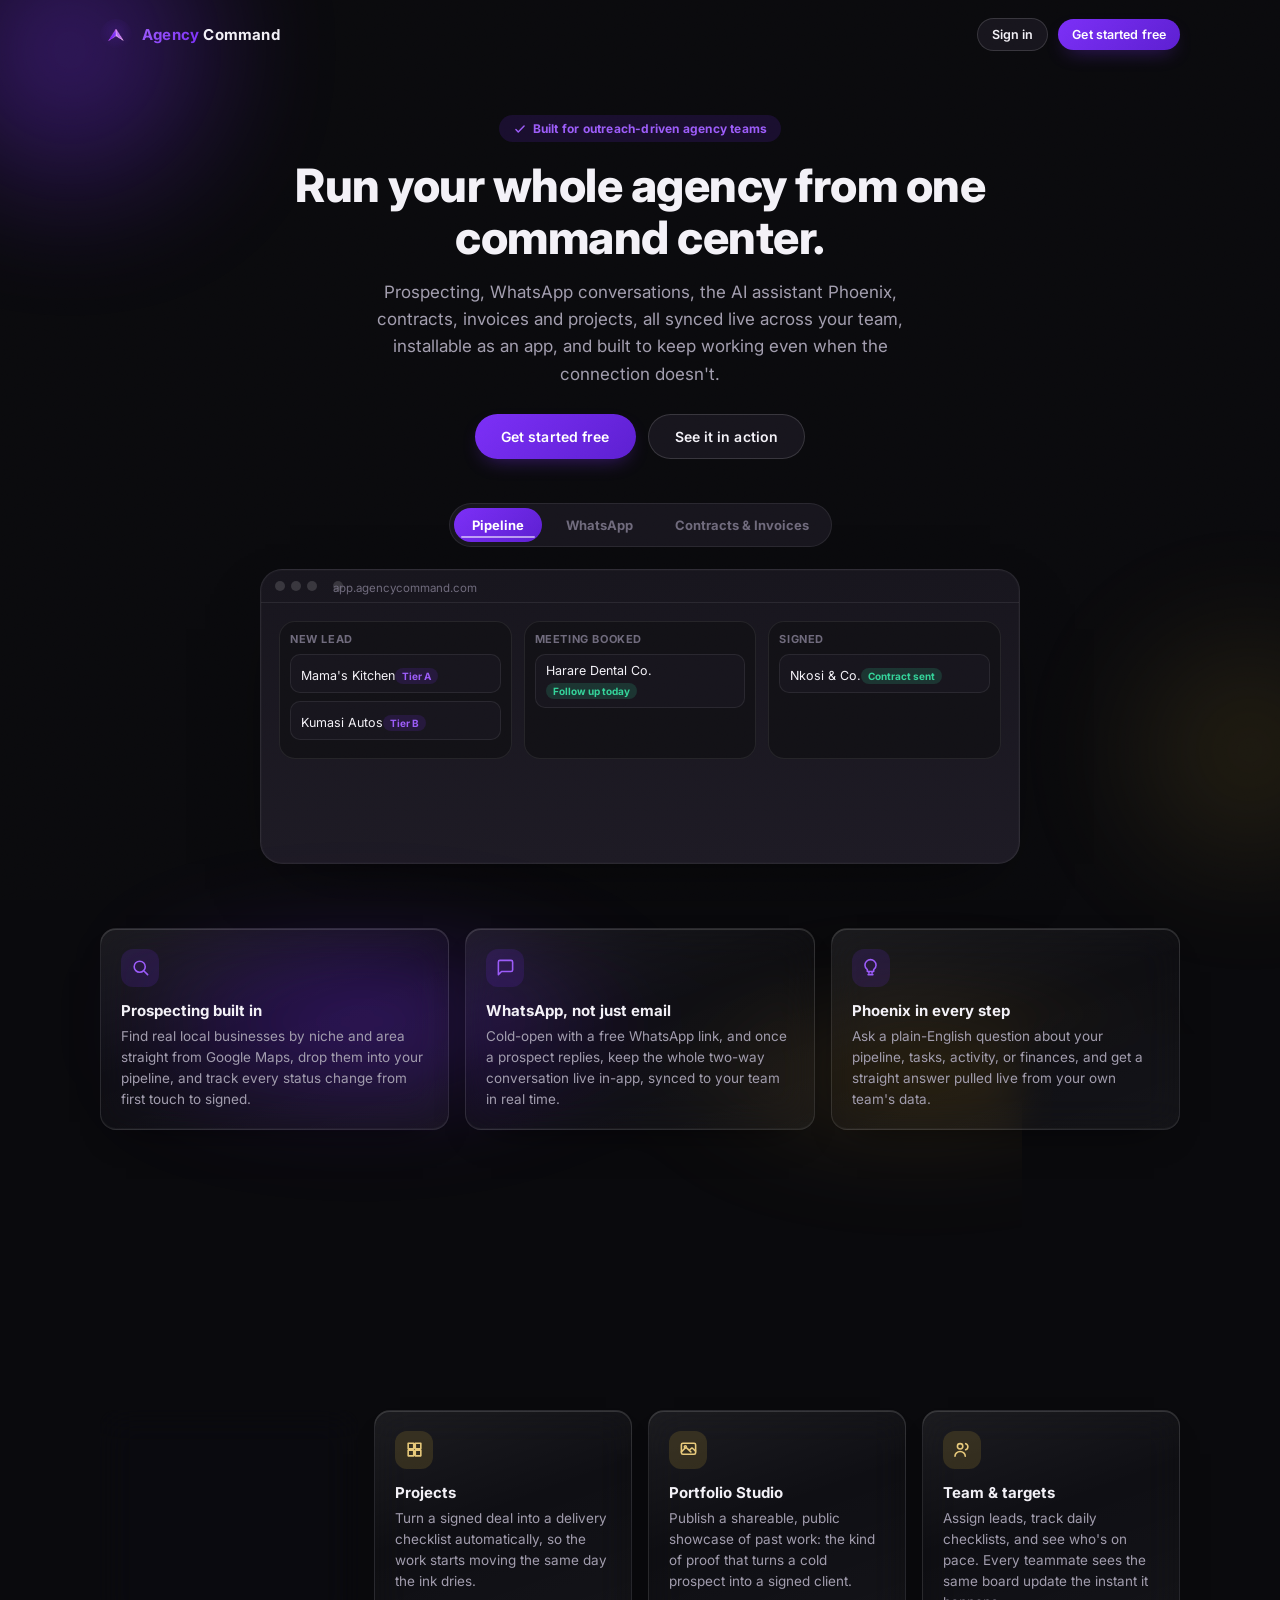
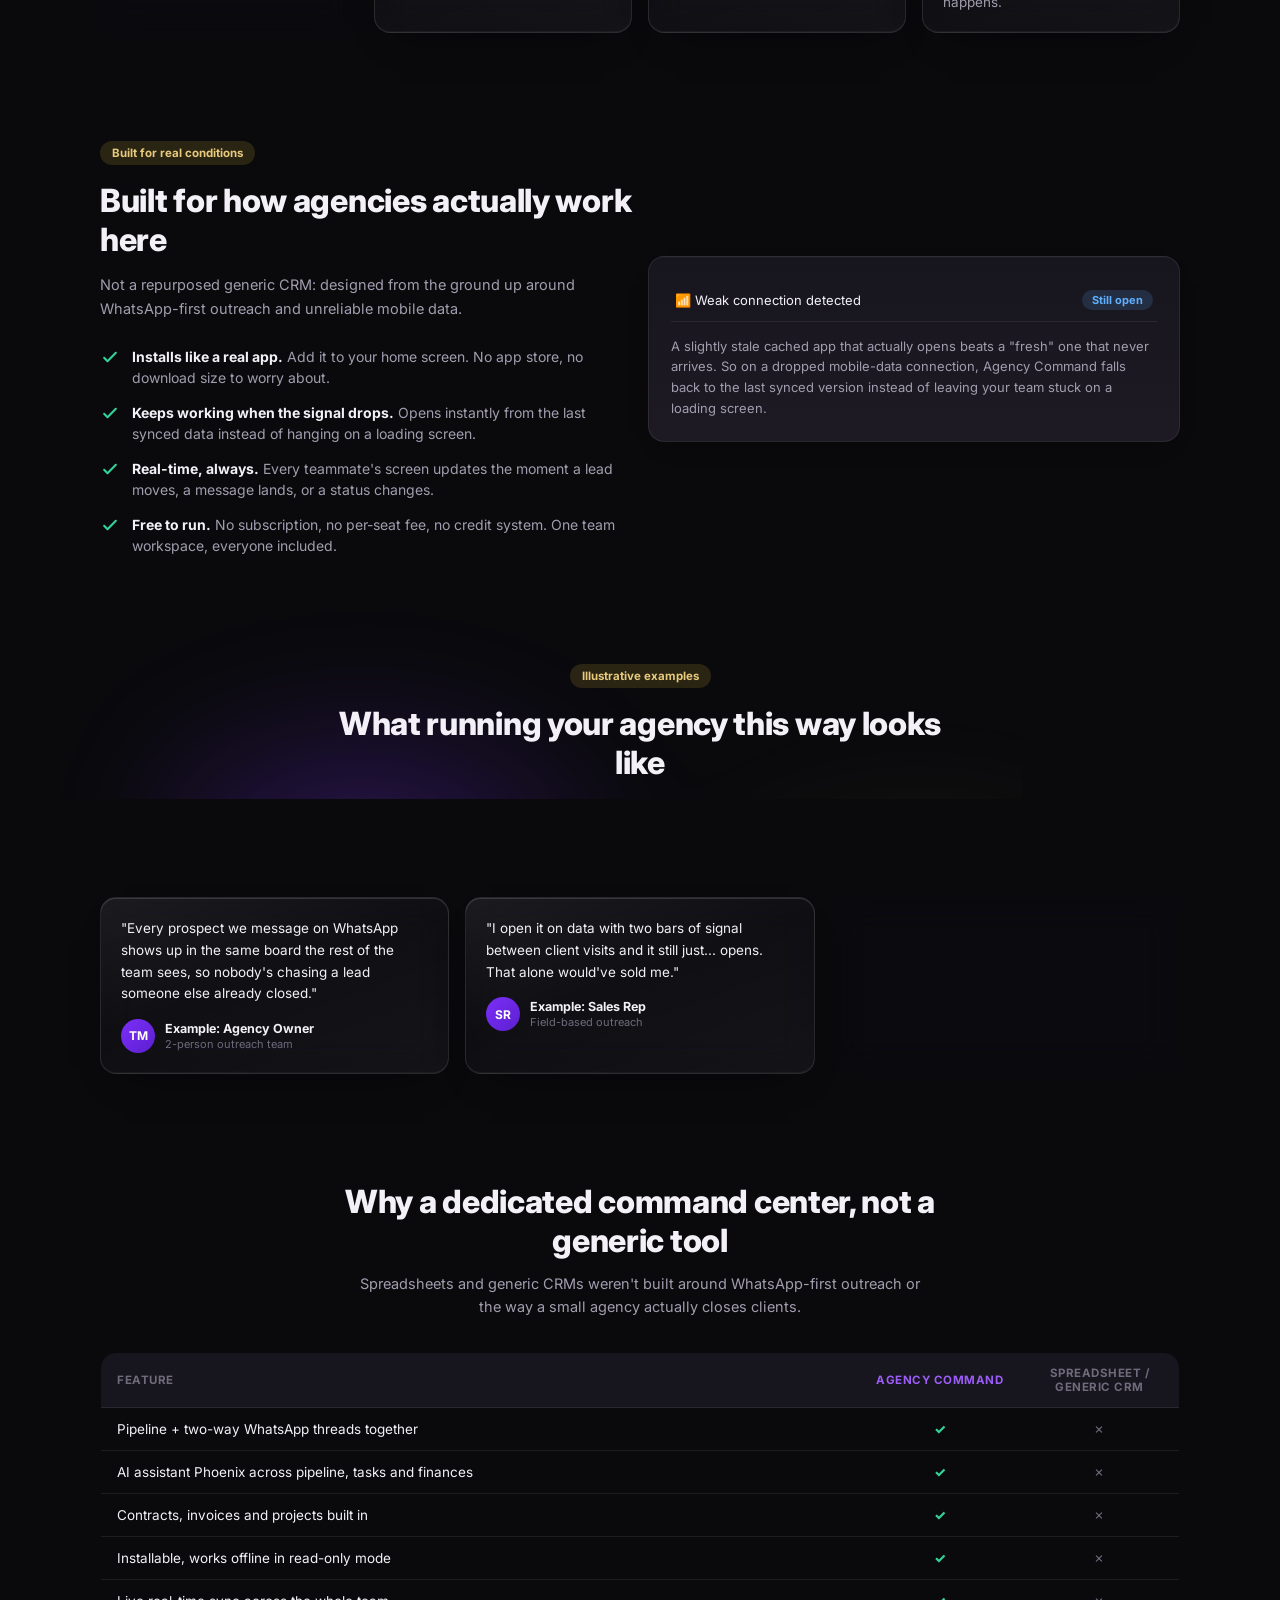
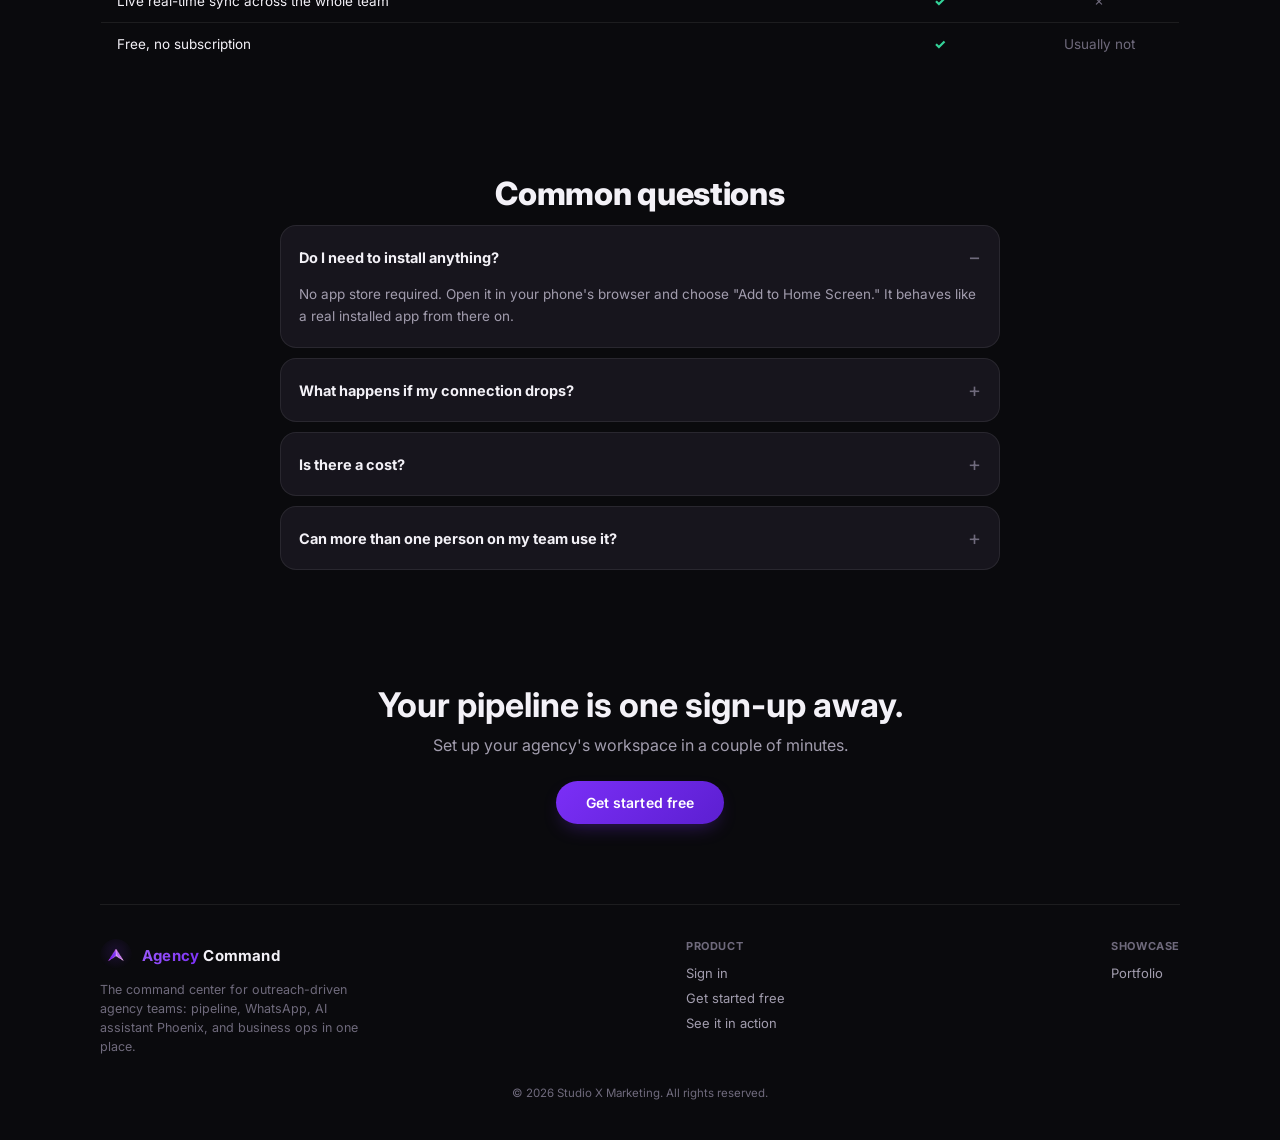
==== commit d89bfcfc: "Rename the AI assistant to Phoenix and redesign its chat screen The chat tab was the generic "Copilo" ====
--- a/app/index.html
+++ b/app/index.html
@@ -4,7 +4,7 @@
 <meta charset="UTF-8" />
 <meta name="viewport" content="width=device-width, initial-scale=1, viewport-fit=cover" />
 <title>Agency Command: the command center for outreach-driven agencies</title>
-<meta name="description" content="Agency Command is the free, installable command center for agency teams: pipeline, WhatsApp conversations, AI Copilot, contracts, invoices and projects, all in one place." />
+<meta name="description" content="Agency Command is the free, installable command center for agency teams: pipeline, WhatsApp conversations, AI assistant Phoenix, contracts, invoices and projects, all in one place." />
 
 <!-- This is now the site's root page, so it's the URL every already-
      installed home-screen shortcut/bookmark still points at (they were
@@ -427,7 +427,7 @@
         Built for outreach-driven agency teams
       </div>
       <h1>Run your whole agency from one command center.</h1>
-      <p class="lead">Prospecting, WhatsApp conversations, an AI Copilot, contracts, invoices and projects, all synced live across your team, installable as an app, and built to keep working even when the connection doesn't.</p>
+      <p class="lead">Prospecting, WhatsApp conversations, the AI assistant Phoenix, contracts, invoices and projects, all synced live across your team, installable as an app, and built to keep working even when the connection doesn't.</p>
       <div class="lp-hero-ctas">
         <a class="btn btn-primary" href="app.html">Get started free</a>
         <a class="btn btn-ghost" href="#see-it">See it in action</a>
@@ -495,7 +495,7 @@
         </div>
         <div class="card lp-feature-card lp-reveal">
           <div class="icon-badge"><svg viewBox="0 0 24 24" fill="none" stroke="currentColor" stroke-width="2"><path d="M12 2a7 7 0 0 0-7 7c0 2.4 1.2 4.5 3 5.7V17h8v-2.3c1.8-1.2 3-3.3 3-5.7a7 7 0 0 0-7-7Z"/><path d="M9 21h6M10 17v2M14 17v2"/></svg></div>
-          <h3>Copilot in every step</h3>
+          <h3>Phoenix in every step</h3>
           <p>Ask a plain-English question about your pipeline, tasks, activity, or finances, and get a straight answer pulled live from your own team's data.</p>
         </div>
       </div>
@@ -601,7 +601,7 @@
         <thead><tr><th>Feature</th><th class="hi">Agency Command</th><th>Spreadsheet / generic CRM</th></tr></thead>
         <tbody>
           <tr><td>Pipeline + two-way WhatsApp threads together</td><td class="yes">✓</td><td class="no">✗</td></tr>
-          <tr><td>AI Copilot across pipeline, tasks and finances</td><td class="yes">✓</td><td class="no">✗</td></tr>
+          <tr><td>AI assistant Phoenix across pipeline, tasks and finances</td><td class="yes">✓</td><td class="no">✗</td></tr>
           <tr><td>Contracts, invoices and projects built in</td><td class="yes">✓</td><td class="no">✗</td></tr>
           <tr><td>Installable, works offline in read-only mode</td><td class="yes">✓</td><td class="no">✗</td></tr>
           <tr><td>Live real-time sync across the whole team</td><td class="yes">✓</td><td class="no">✗</td></tr>
@@ -648,7 +648,7 @@
             <div class="brand-mark"><img src="icons/mark.png" alt="" /></div>
             <div class="brand-name"><span class="text-purple-grad">Agency</span> Command</div>
           </div>
-          <p>The command center for outreach-driven agency teams: pipeline, WhatsApp, AI Copilot, and business ops in one place.</p>
+          <p>The command center for outreach-driven agency teams: pipeline, WhatsApp, AI assistant Phoenix, and business ops in one place.</p>
         </div>
         <div class="lp-footer-col">
           <h5>Product</h5>
--- a/app/css/styles.css
+++ b/app/css/styles.css
@@ -1633,6 +1633,82 @@
   .auth-mock-chip.signed { border-color: rgba(95, 212, 126, 0.35); color: #8be6a3; }
 }
 
+/* ---- Phoenix chat (AI assistant) ------------------------------------------------*/
+/* Redesigned to read like a real chat app rather than a stacked Q&A log:
+   a proper header with an avatar and a live status line, an assistant
+   avatar sitting beside each of its own bubbles (never the user's, that
+   side is unambiguous without one), a softer bubble shape, and an input
+   bar that sits in its own pill instead of a bare textarea + button pair. */
+.phx-header {
+  display: flex; align-items: center; gap: 12px; margin-bottom: 14px;
+}
+.phx-avatar {
+  width: 42px; height: 42px; border-radius: 14px; flex: 0 0 auto;
+  display: flex; align-items: center; justify-content: center;
+  background: linear-gradient(135deg, var(--purple-soft), var(--purple) 60%, var(--gold-soft));
+  box-shadow: 0 8px 20px -10px var(--purple-glow);
+  color: #fff;
+}
+.phx-avatar svg { width: 22px; height: 22px; }
+.phx-avatar.sm { width: 28px; height: 28px; border-radius: 10px; }
+.phx-avatar.sm svg { width: 15px; height: 15px; }
+.phx-header-text { min-width: 0; }
+.phx-header-name { font-weight: 800; font-size: 16px; letter-spacing: -0.01em; }
+.phx-header-status { font-size: 11.5px; color: var(--text-faint); display: flex; align-items: center; gap: 5px; }
+.phx-header-status .dot { width: 6px; height: 6px; border-radius: 50%; background: var(--success); box-shadow: 0 0 6px var(--success); }
+
+.phx-messages { flex: 1; overflow-y: auto; padding: 4px 2px 12px; }
+.phx-row { display: flex; gap: 9px; margin-bottom: 14px; align-items: flex-end; }
+.phx-row.user { justify-content: flex-end; }
+.phx-row.assistant { justify-content: flex-start; }
+.phx-bubble {
+  max-width: 78%; padding: 11px 14px; border-radius: 18px; font-size: 13.5px;
+  line-height: 1.5; white-space: pre-wrap; word-break: break-word;
+}
+.phx-row.user .phx-bubble {
+  background: linear-gradient(135deg, var(--purple-soft), var(--purple));
+  color: #fff; border-bottom-right-radius: 6px;
+  box-shadow: 0 8px 18px -12px var(--purple-glow);
+}
+.phx-row.assistant .phx-bubble {
+  background: var(--black-card); border: 1px solid var(--line); color: var(--text);
+  border-bottom-left-radius: 6px;
+}
+.phx-typing { display: inline-flex; gap: 4px; padding: 3px 0; }
+.phx-typing span {
+  width: 6px; height: 6px; border-radius: 50%; background: var(--text-faint);
+  animation: phx-bounce 1.2s ease-in-out infinite;
+}
+.phx-typing span:nth-child(2) { animation-delay: 0.15s; }
+.phx-typing span:nth-child(3) { animation-delay: 0.3s; }
+@keyframes phx-bounce { 0%, 60%, 100% { transform: translateY(0); opacity: 0.5; } 30% { transform: translateY(-4px); opacity: 1; } }
+
+.phx-suggestions { display: flex; flex-direction: column; gap: 8px; margin-top: 16px; }
+.phx-suggestion {
+  text-align: left; background: var(--black-card); border: 1px solid var(--line); color: var(--text-dim);
+  font-size: 12.5px; padding: 10px 13px; border-radius: 13px; cursor: pointer; transition: border-color 0.15s, color 0.15s;
+}
+.phx-suggestion:hover { border-color: var(--purple-soft); color: var(--text); }
+
+.phx-inputbar {
+  display: flex; gap: 8px; align-items: flex-end; padding: 8px;
+  background: var(--black-card); border: 1px solid var(--line); border-radius: 20px; margin-top: 10px;
+}
+.phx-input {
+  flex: 1; min-width: 0; resize: none; min-height: 38px; max-height: 120px;
+  border: none; background: none; padding: 8px 6px;
+}
+.phx-input:focus { outline: none; box-shadow: none; }
+.phx-send {
+  width: 38px; height: 38px; border-radius: 50%; flex: 0 0 auto; padding: 0;
+  display: flex; align-items: center; justify-content: center;
+  background: linear-gradient(135deg, var(--purple-soft), var(--purple)); border: none; color: #fff;
+  cursor: pointer; transition: opacity 0.15s, transform 0.15s;
+}
+.phx-send svg { width: 17px; height: 17px; }
+.phx-send:disabled { opacity: 0.4; cursor: default; }
+.phx-send:not(:disabled):hover { transform: scale(1.06); }
+
 /* ---- spinner ------------------------------------------------------------------*/
 .spinner { width: 22px; height: 22px; border-radius: 50%; border: 2.5px solid rgba(255,255,255,0.15); border-top-color: var(--gold); animation: spin 0.7s linear infinite; margin: 30px auto; }
 @keyframes spin { to { transform: rotate(360deg); } }
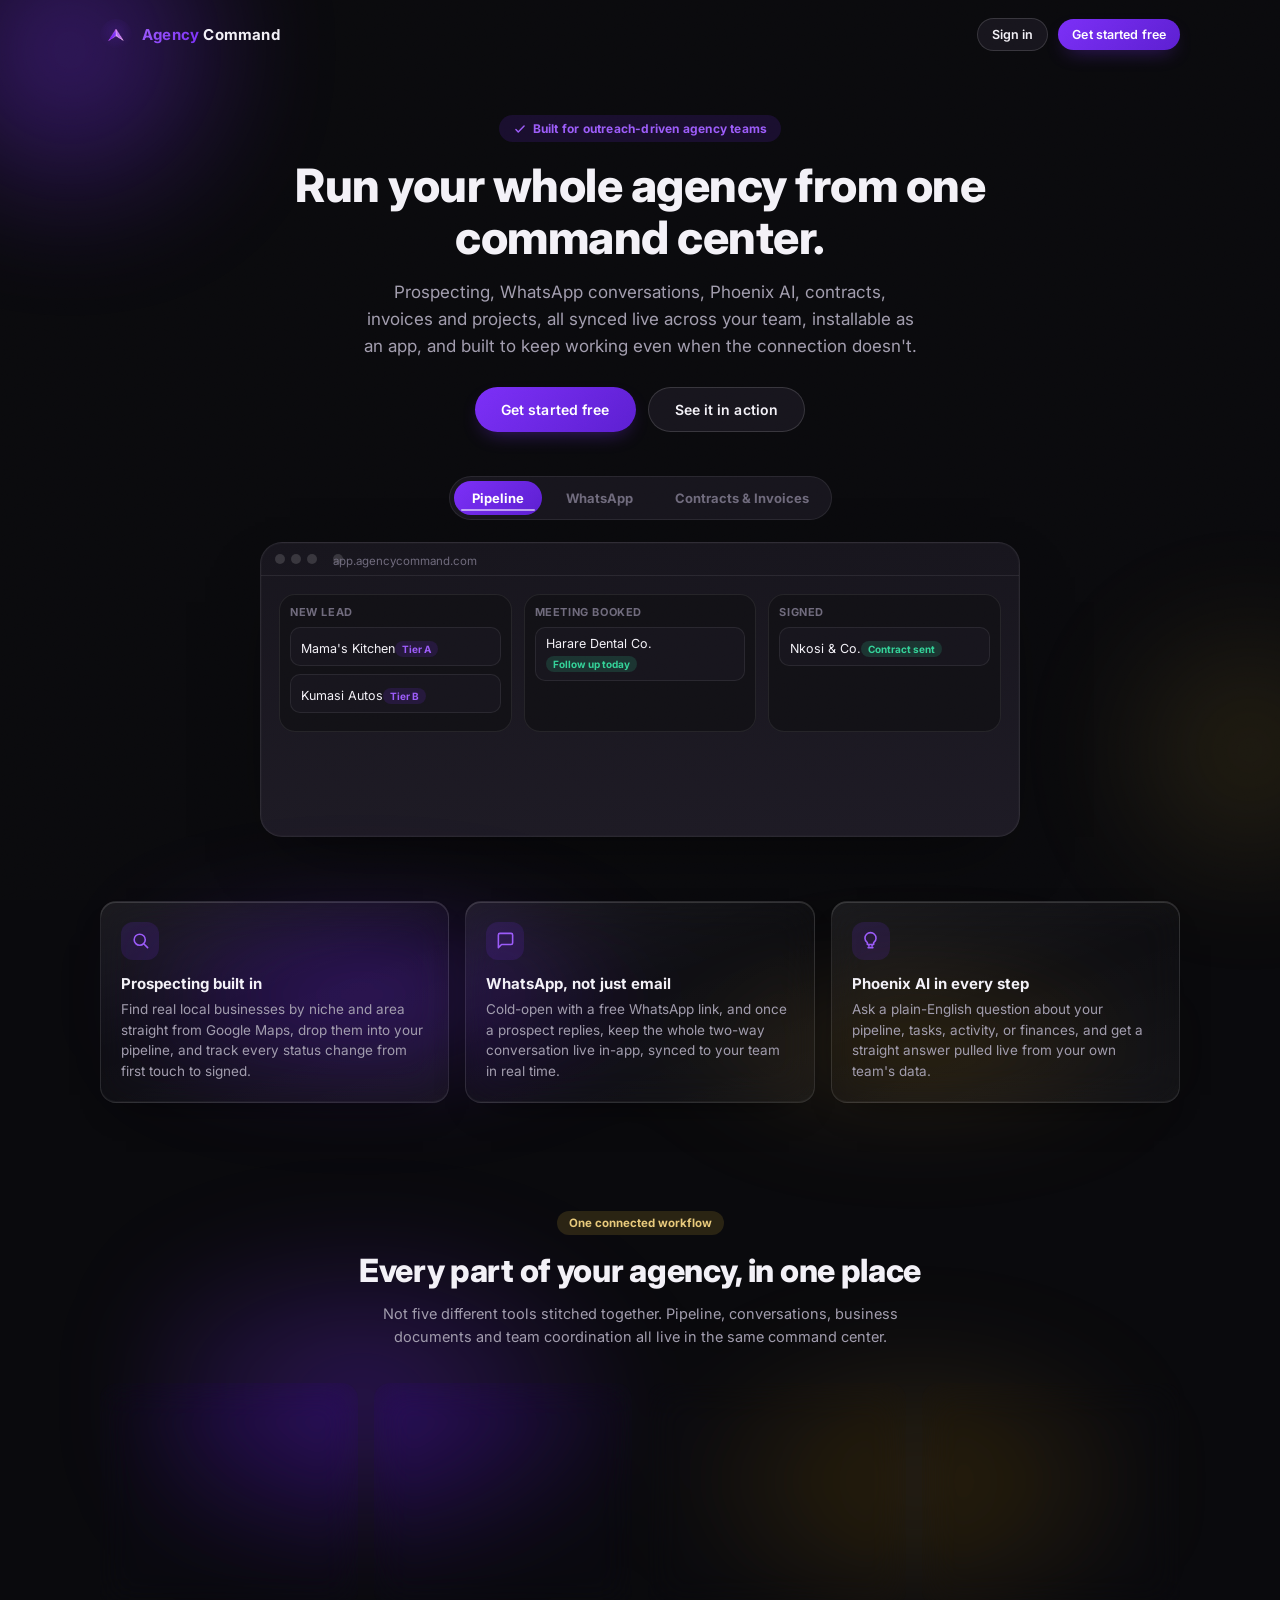
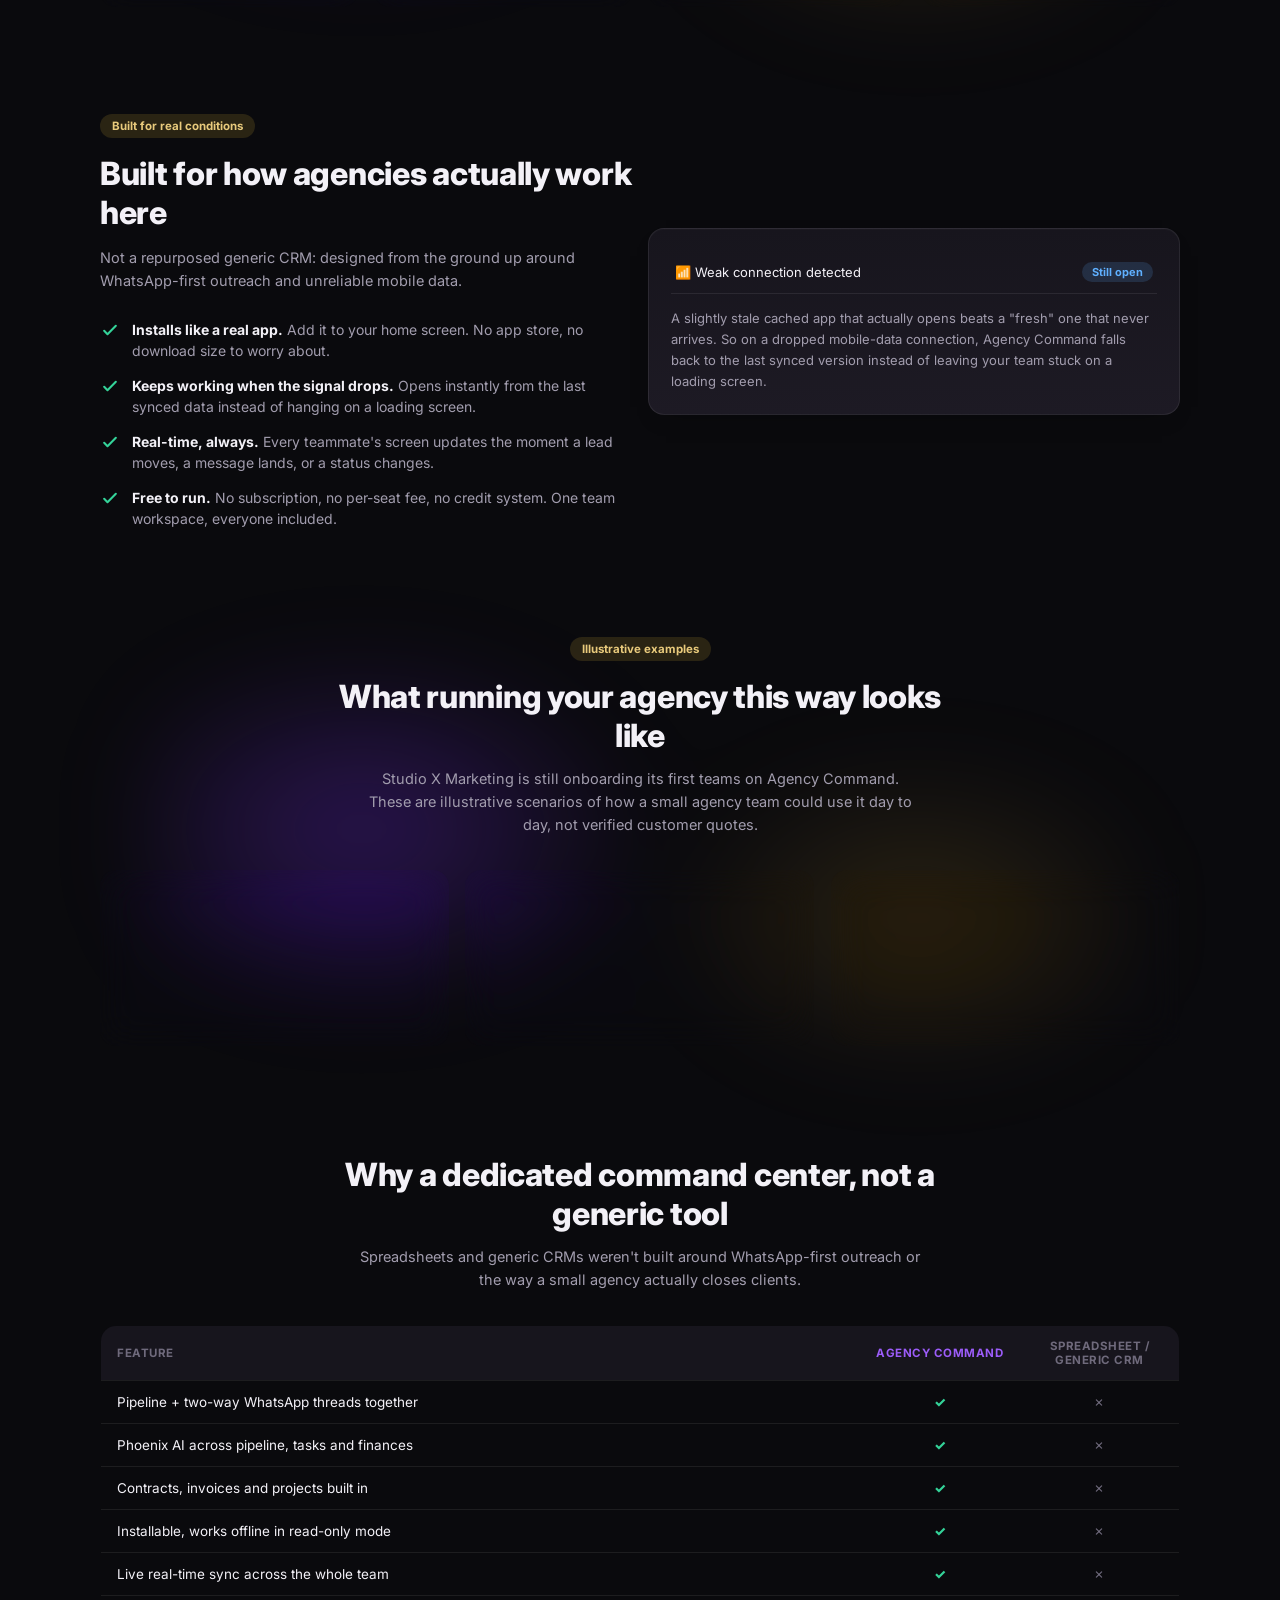
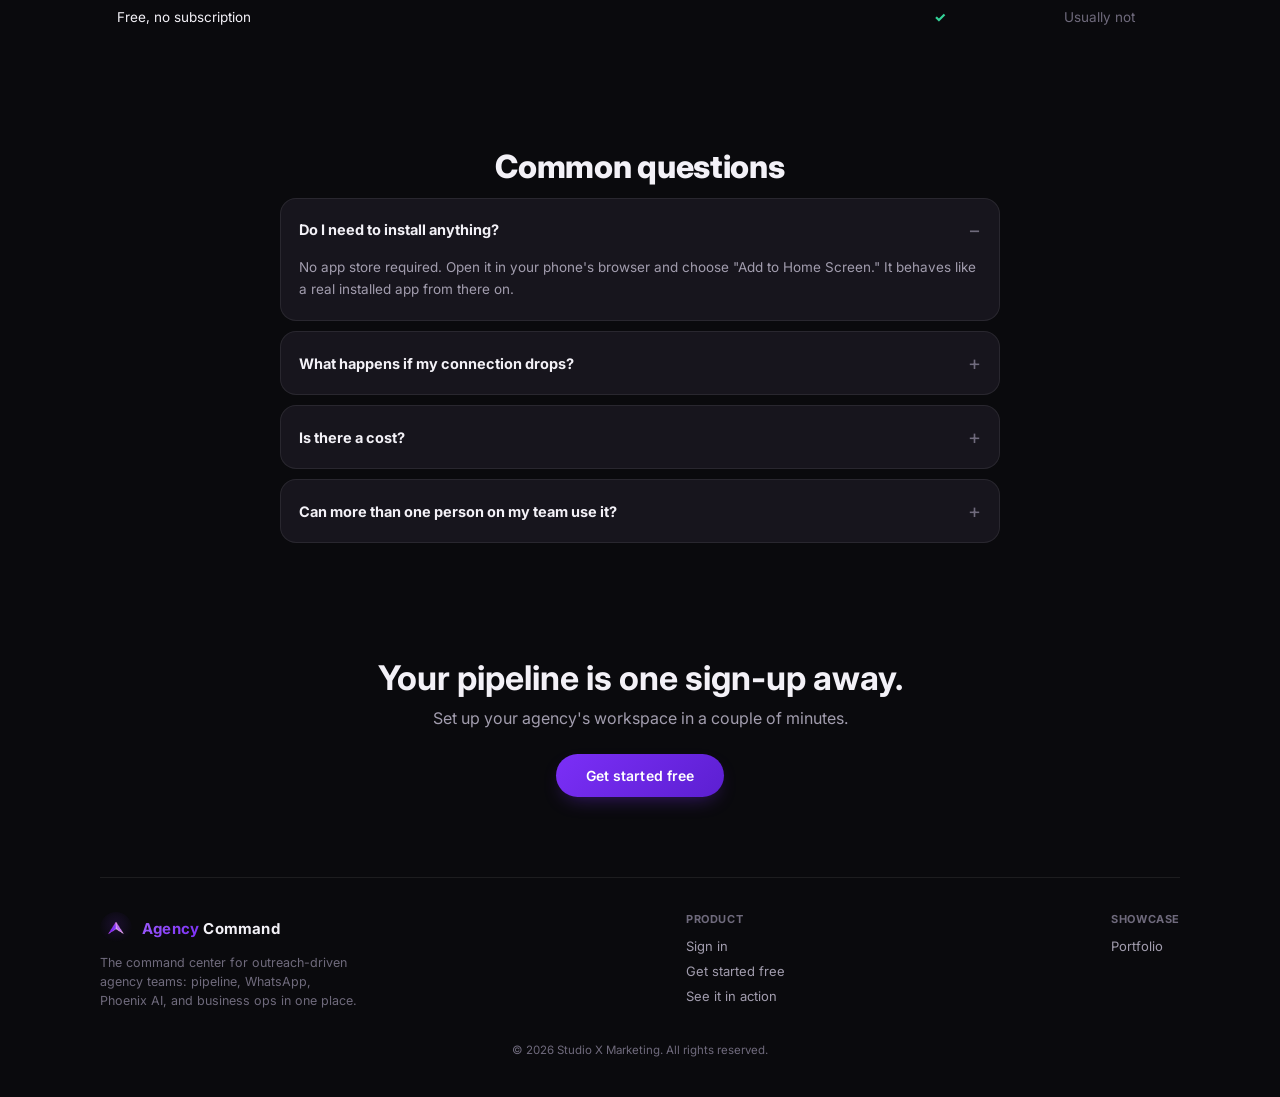
==== commit 72722593: "Fix Phoenix chat input contrast, rename to Phoenix AI, draw a real icon The message box had no expli" ====
--- a/app/index.html
+++ b/app/index.html
@@ -4,7 +4,7 @@
 <meta charset="UTF-8" />
 <meta name="viewport" content="width=device-width, initial-scale=1, viewport-fit=cover" />
 <title>Agency Command: the command center for outreach-driven agencies</title>
-<meta name="description" content="Agency Command is the free, installable command center for agency teams: pipeline, WhatsApp conversations, AI assistant Phoenix, contracts, invoices and projects, all in one place." />
+<meta name="description" content="Agency Command is the free, installable command center for agency teams: pipeline, WhatsApp conversations, Phoenix AI, contracts, invoices and projects, all in one place." />
 
 <!-- This is now the site's root page, so it's the URL every already-
      installed home-screen shortcut/bookmark still points at (they were
@@ -427,7 +427,7 @@
         Built for outreach-driven agency teams
       </div>
       <h1>Run your whole agency from one command center.</h1>
-      <p class="lead">Prospecting, WhatsApp conversations, the AI assistant Phoenix, contracts, invoices and projects, all synced live across your team, installable as an app, and built to keep working even when the connection doesn't.</p>
+      <p class="lead">Prospecting, WhatsApp conversations, Phoenix AI, contracts, invoices and projects, all synced live across your team, installable as an app, and built to keep working even when the connection doesn't.</p>
       <div class="lp-hero-ctas">
         <a class="btn btn-primary" href="app.html">Get started free</a>
         <a class="btn btn-ghost" href="#see-it">See it in action</a>
@@ -495,7 +495,7 @@
         </div>
         <div class="card lp-feature-card lp-reveal">
           <div class="icon-badge"><svg viewBox="0 0 24 24" fill="none" stroke="currentColor" stroke-width="2"><path d="M12 2a7 7 0 0 0-7 7c0 2.4 1.2 4.5 3 5.7V17h8v-2.3c1.8-1.2 3-3.3 3-5.7a7 7 0 0 0-7-7Z"/><path d="M9 21h6M10 17v2M14 17v2"/></svg></div>
-          <h3>Phoenix in every step</h3>
+          <h3>Phoenix AI in every step</h3>
           <p>Ask a plain-English question about your pipeline, tasks, activity, or finances, and get a straight answer pulled live from your own team's data.</p>
         </div>
       </div>
@@ -601,7 +601,7 @@
         <thead><tr><th>Feature</th><th class="hi">Agency Command</th><th>Spreadsheet / generic CRM</th></tr></thead>
         <tbody>
           <tr><td>Pipeline + two-way WhatsApp threads together</td><td class="yes">✓</td><td class="no">✗</td></tr>
-          <tr><td>AI assistant Phoenix across pipeline, tasks and finances</td><td class="yes">✓</td><td class="no">✗</td></tr>
+          <tr><td>Phoenix AI across pipeline, tasks and finances</td><td class="yes">✓</td><td class="no">✗</td></tr>
           <tr><td>Contracts, invoices and projects built in</td><td class="yes">✓</td><td class="no">✗</td></tr>
           <tr><td>Installable, works offline in read-only mode</td><td class="yes">✓</td><td class="no">✗</td></tr>
           <tr><td>Live real-time sync across the whole team</td><td class="yes">✓</td><td class="no">✗</td></tr>
@@ -648,7 +648,7 @@
             <div class="brand-mark"><img src="icons/mark.png" alt="" /></div>
             <div class="brand-name"><span class="text-purple-grad">Agency</span> Command</div>
           </div>
-          <p>The command center for outreach-driven agency teams: pipeline, WhatsApp, AI assistant Phoenix, and business ops in one place.</p>
+          <p>The command center for outreach-driven agency teams: pipeline, WhatsApp, Phoenix AI, and business ops in one place.</p>
         </div>
         <div class="lp-footer-col">
           <h5>Product</h5>
--- a/app/css/styles.css
+++ b/app/css/styles.css
@@ -1691,14 +1691,23 @@
 .phx-suggestion:hover { border-color: var(--purple-soft); color: var(--text); }
 
 .phx-inputbar {
-  display: flex; gap: 8px; align-items: flex-end; padding: 8px;
-  background: var(--black-card); border: 1px solid var(--line); border-radius: 20px; margin-top: 10px;
-}
+  display: flex; gap: 8px; align-items: flex-end; margin-top: 10px;
+}
+/* Same bordered-box look as every other text field in the app (see .field
+   input in the forms section, this is what Discovery's "Area" box uses),
+   deliberately not a borderless pill sitting inside another box. A bare
+   <textarea> has no color of its own, it inherits the browser default
+   (near-black) rather than --text, which is invisible you type on this
+   card's dark background. That was a real bug, not just a style choice,
+   every other input in the app was already wrapped in .field and got
+   `color: var(--text)` for free from that rule; this one wasn't. */
 .phx-input {
-  flex: 1; min-width: 0; resize: none; min-height: 38px; max-height: 120px;
-  border: none; background: none; padding: 8px 6px;
-}
-.phx-input:focus { outline: none; box-shadow: none; }
+  flex: 1; min-width: 0; resize: none; min-height: 42px; max-height: 120px;
+  background: var(--black-raised); border: 1px solid var(--line-strong); color: var(--text);
+  border-radius: var(--radius-sm); padding: 11px 12px; font-size: 13.5px; font-family: var(--font);
+}
+.phx-input::placeholder { color: var(--text-faint); }
+.phx-input:focus { outline: none; border-color: var(--purple); box-shadow: 0 0 0 3px var(--purple-dim); }
 .phx-send {
   width: 38px; height: 38px; border-radius: 50%; flex: 0 0 auto; padding: 0;
   display: flex; align-items: center; justify-content: center;
